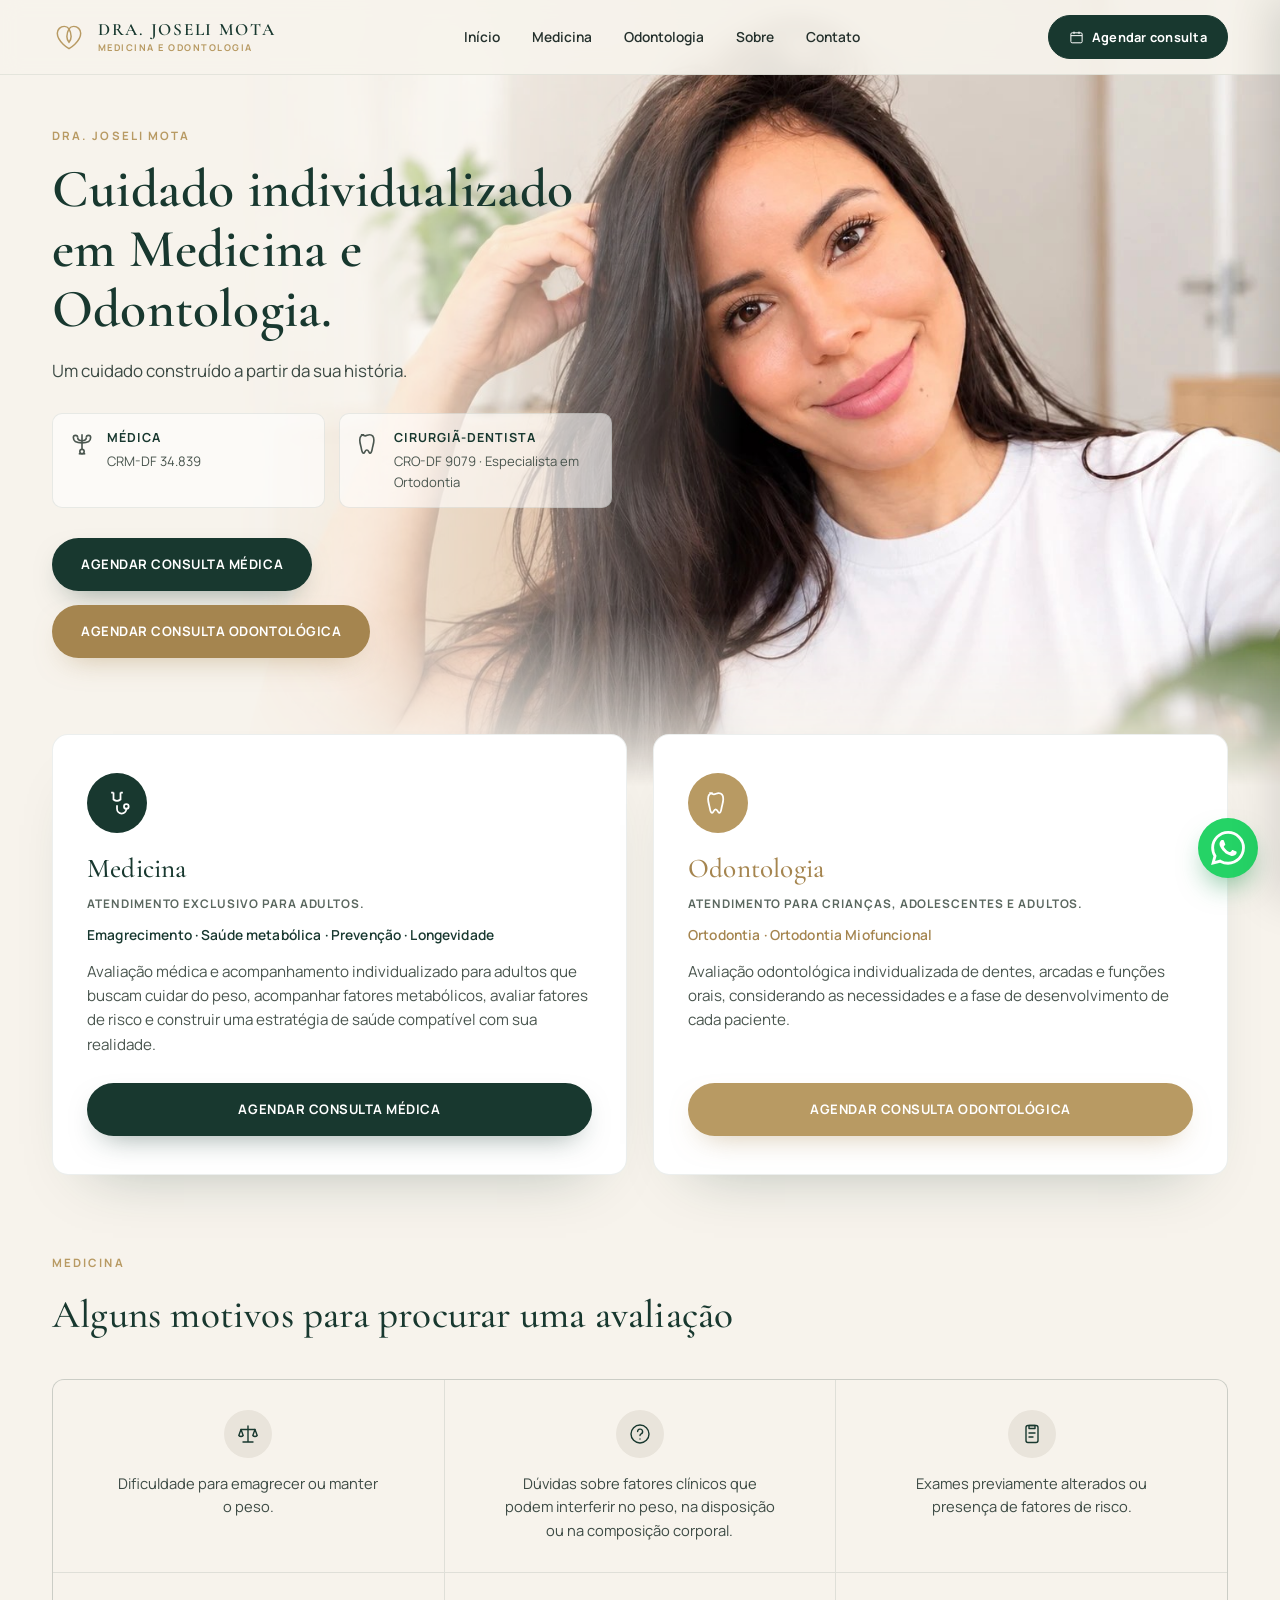
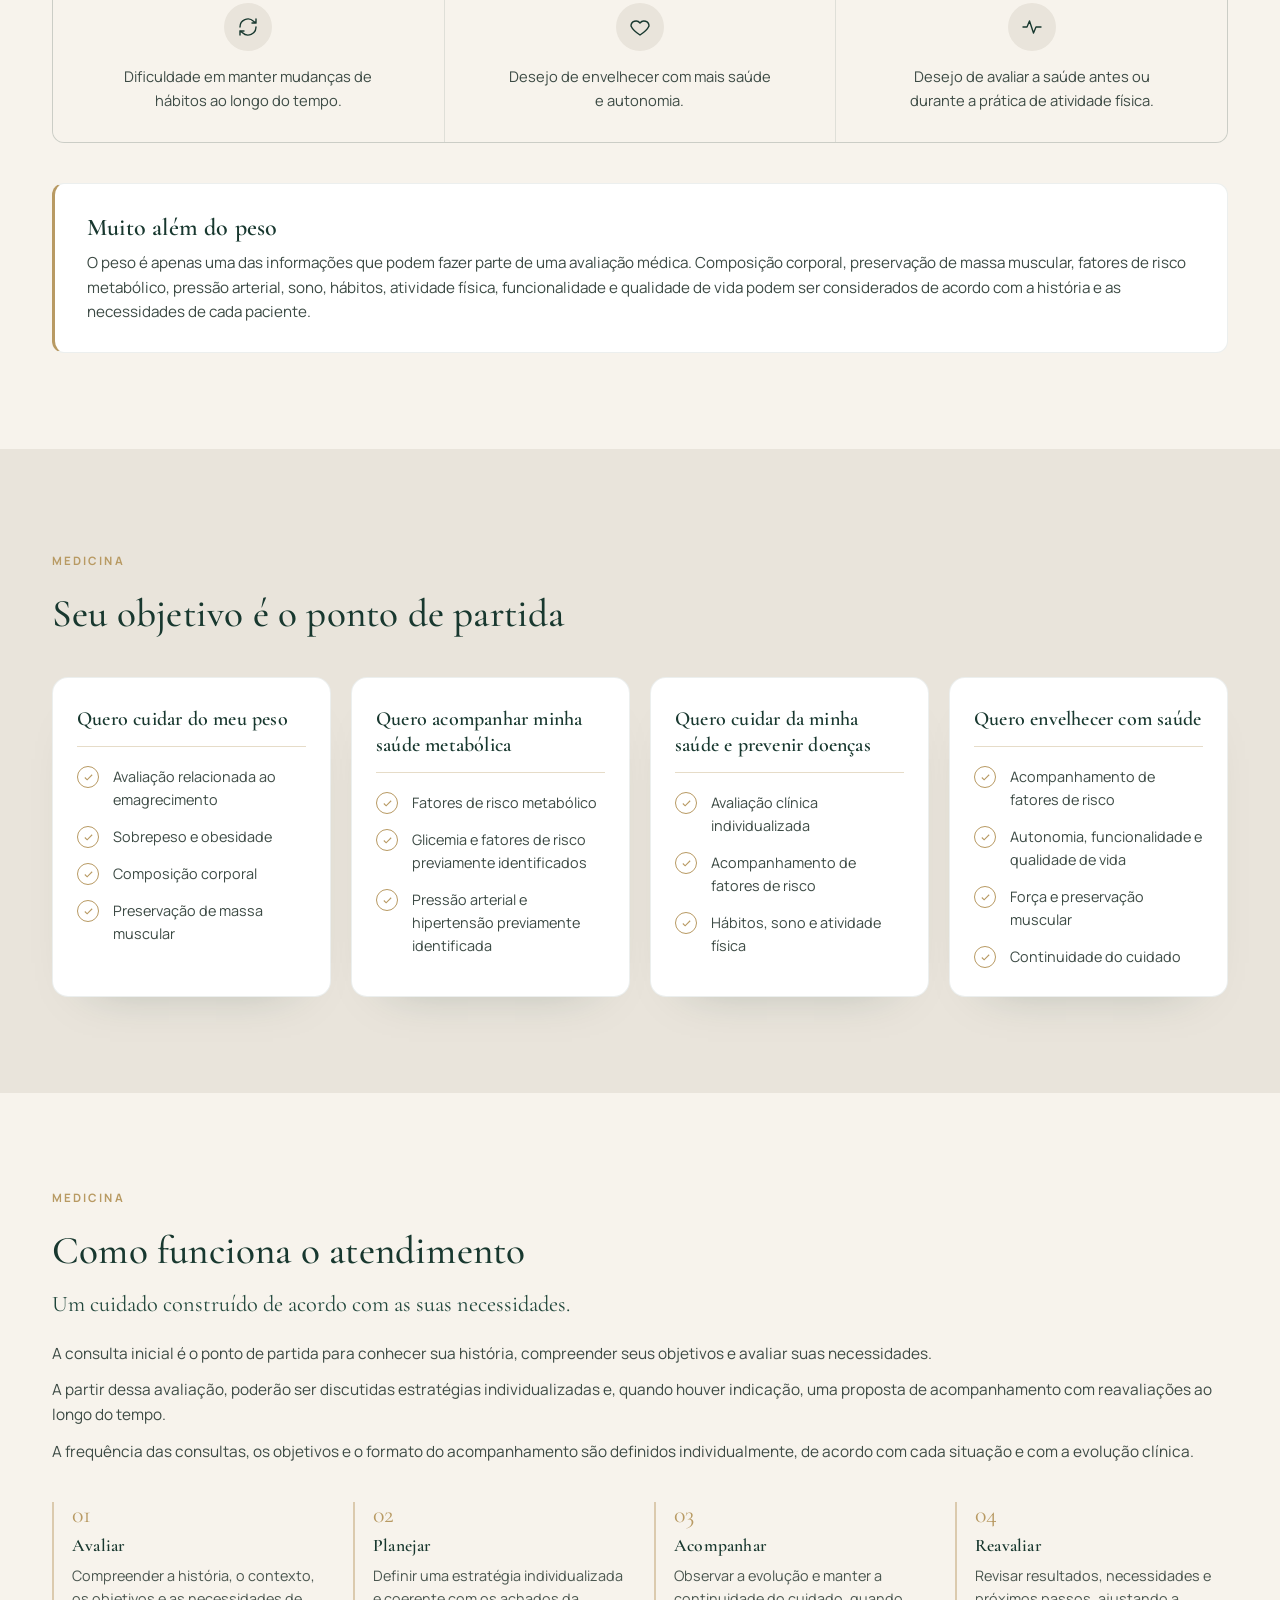
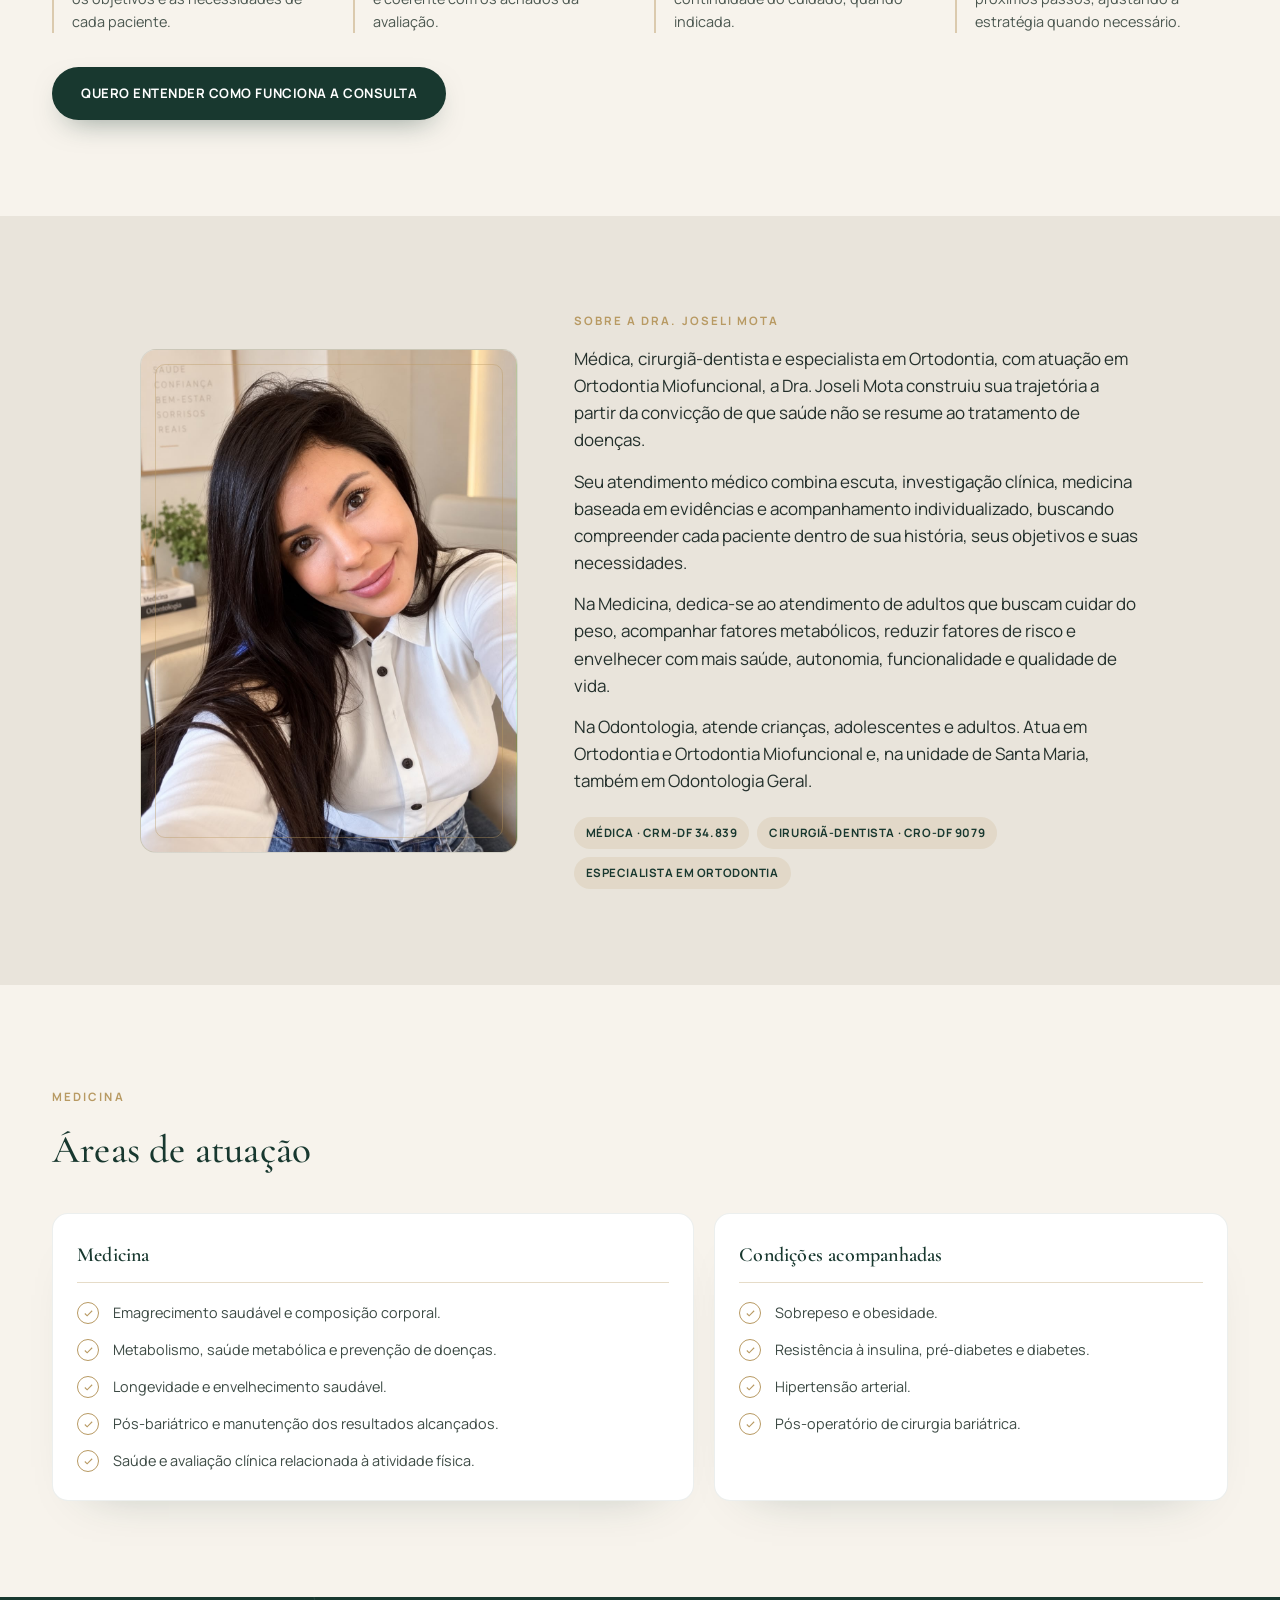
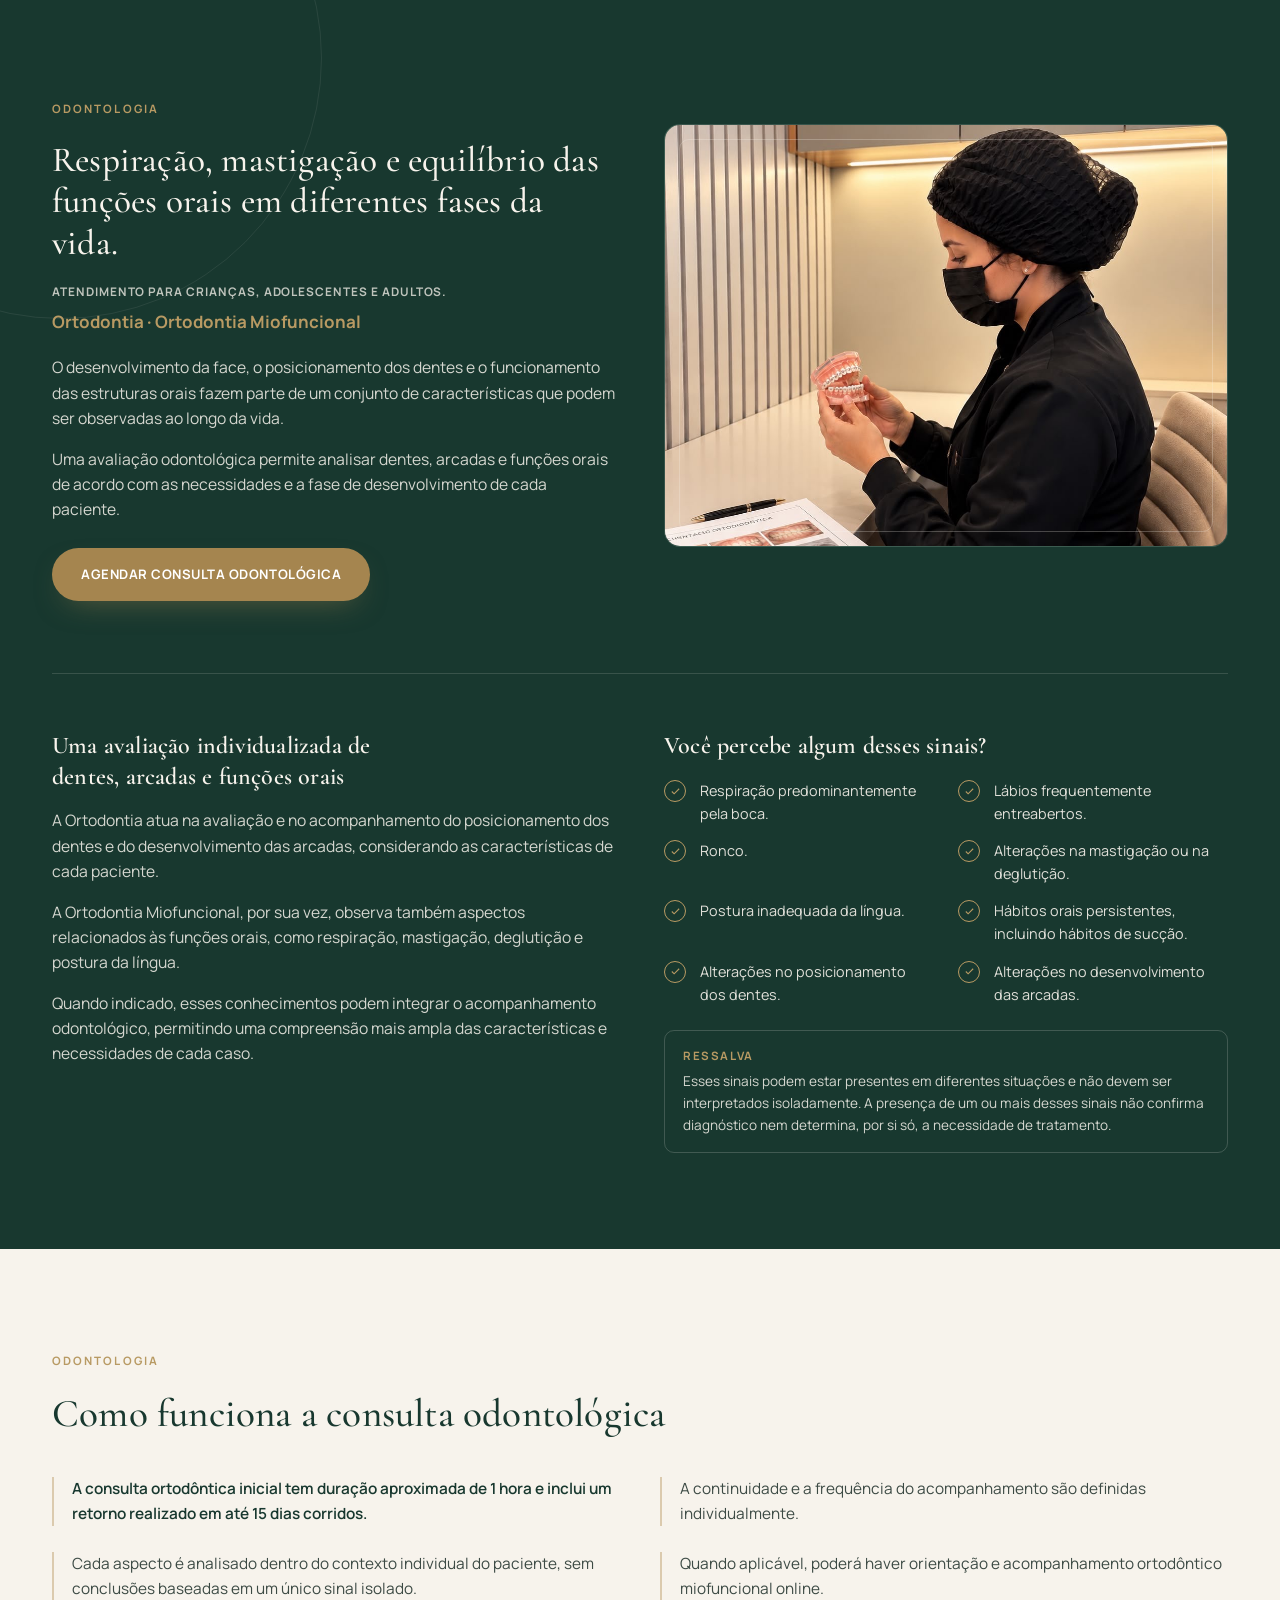
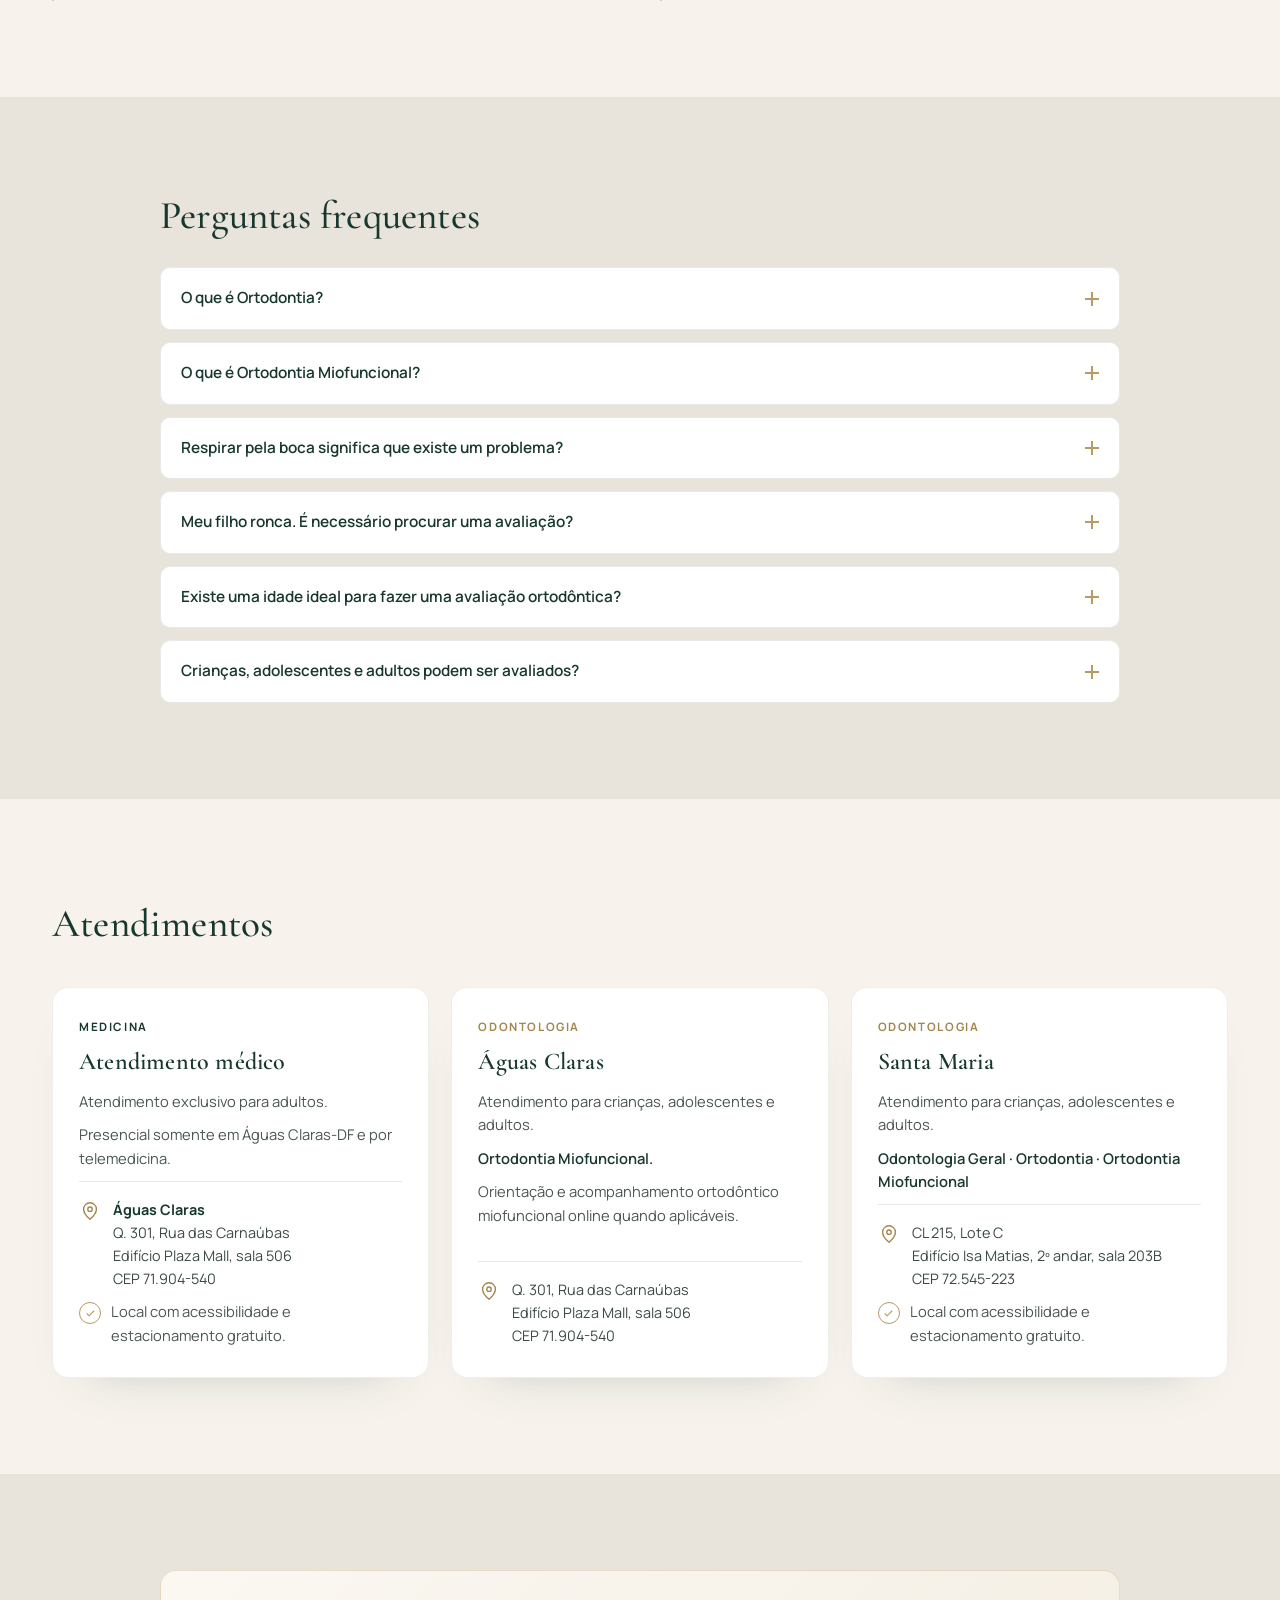
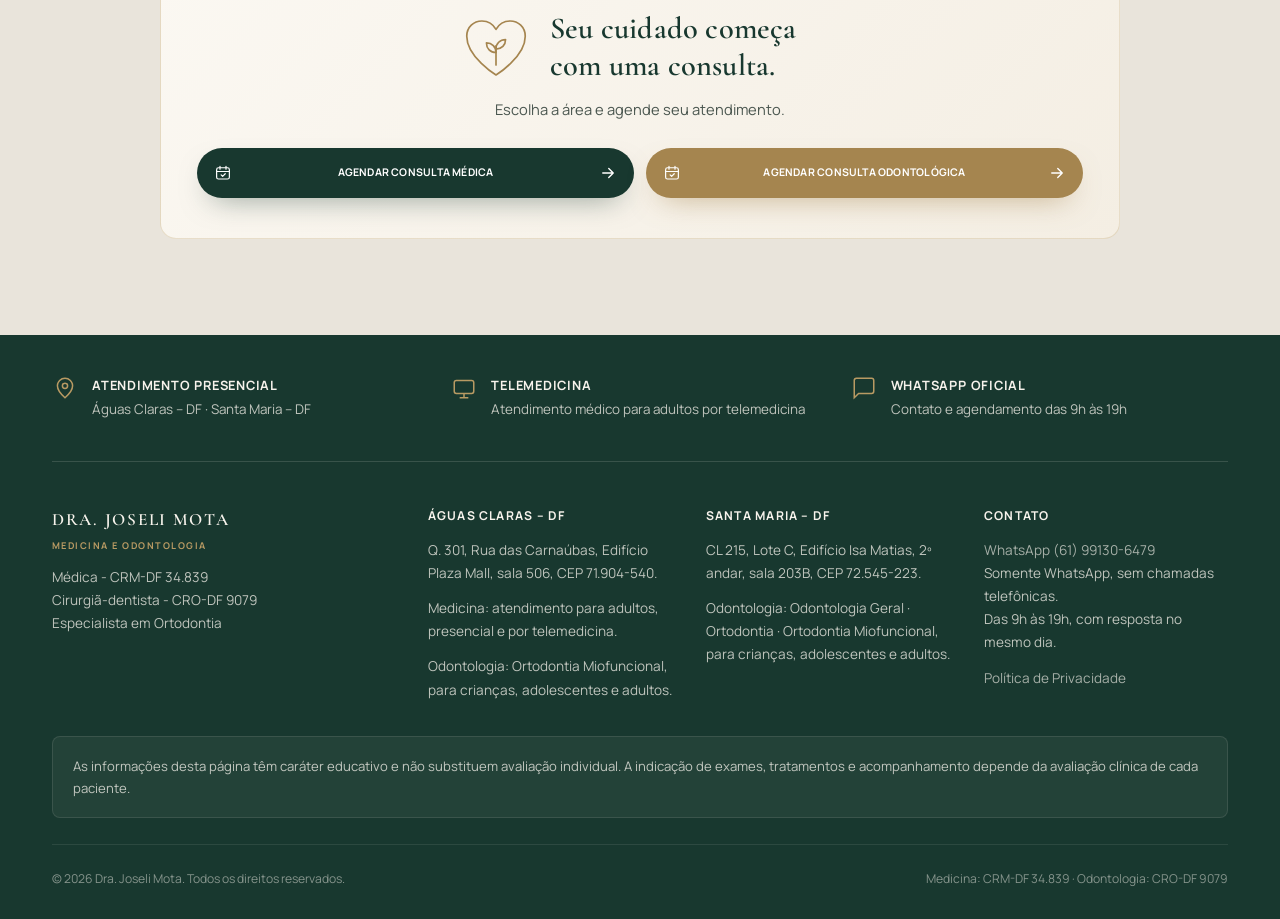
==== index.html @ 193e8e08 "Landing page Dra. Joseli Mota Site estatico (HTML, CSS e JS) com o conteudo da Copy Final enviada pe" ====
<!DOCTYPE html>
<html lang="pt-BR" class="no-js">
<head>
<meta charset="UTF-8">
<meta name="viewport" content="width=device-width, initial-scale=1.0">
<title>Dra. Joseli Mota | Medicina e Odontologia</title>
<meta name="description" content="Cuidado individualizado em Medicina e Odontologia. Medicina para adultos: emagrecimento, saúde metabólica, prevenção e longevidade. Odontologia para crianças, adolescentes e adultos: Ortodontia e Ortodontia Miofuncional. Águas Claras e Santa Maria, DF.">

<link rel="preconnect" href="https://fonts.googleapis.com">
<link rel="preconnect" href="https://fonts.gstatic.com" crossorigin>
<link href="https://fonts.googleapis.com/css2?family=Cormorant+Garamond:ital,wght@0,400;0,500;0,600;1,400&family=Manrope:wght@400;500;600;700;800&display=swap" rel="stylesheet">

<link rel="stylesheet" href="css/style.css">
</head>
<body>

<a href="#main" class="skip-link">Pular para o conteúdo</a>

<header id="site-header">
  <div class="wrap nav">
    <a href="#inicio" class="brand" aria-label="Dra. Joseli Mota, Medicina e Odontologia">
      <span class="brand-mark" aria-hidden="true">
        <svg viewBox="0 0 32 32" fill="none" stroke="currentColor" stroke-width="1.4">
          <path d="M16 27C16 27 5 20.5 5 12.5C5 8.9 7.9 6 11.5 6C13.8 6 15.2 7.2 16 8.4C16.8 7.2 18.2 6 20.5 6C24.1 6 27 8.9 27 12.5C27 20.5 16 27 16 27Z"/>
          <path d="M16 8.4C16 8.4 18 12 18 15.5C18 18.5 16 21 16 21C16 21 14 18.5 14 15.5C14 12 16 8.4 16 8.4Z"/>
        </svg>
      </span>
      <span class="brand-text">
        <span class="brand-name">Dra. Joseli Mota</span>
        <span class="brand-tag">Medicina e Odontologia</span>
      </span>
    </a>
    <nav class="nav-links" aria-label="Navegação principal">
      <a href="#inicio">Início</a>
      <a href="#como-funciona">Medicina</a>
      <a href="#ortodontia">Odontologia</a>
      <a href="#sobre">Sobre</a>
      <a href="#contato">Contato</a>
    </nav>
    <a class="nav-cta" href="https://wa.me/5561991306479?text=Ol%C3%A1%21%20Vim%20pela%20landing%20page%20da%20Dra.%20Joseli%20Mota%20e%20gostaria%20de%20agendar%20uma%20consulta." target="_blank" rel="noopener" data-wa>
      <svg viewBox="0 0 24 24" width="15" height="15" fill="none" stroke="currentColor" stroke-width="1.6" aria-hidden="true"><rect x="3" y="4.5" width="18" height="16" rx="2"/><path d="M3 9h18M8 2.5v4M16 2.5v4"/></svg>
      Agendar consulta
    </a>
    <button class="menu-btn" id="menuBtn" aria-label="Abrir menu" aria-expanded="false" aria-controls="mobileMenu">
      <span></span><span></span><span></span>
    </button>
  </div>
</header>

<div class="overlay" id="overlay"></div>
<nav class="mobile-menu" id="mobileMenu" aria-label="Navegação móvel">
  <button class="mobile-menu-close" id="menuClose" aria-label="Fechar menu">&times;</button>
  <a href="#inicio">Início</a>
  <a href="#como-funciona">Medicina</a>
  <a href="#ortodontia">Odontologia</a>
  <a href="#sobre">Sobre</a>
  <a href="#contato">Contato</a>
  <a class="mobile-menu-cta" href="https://wa.me/5561991306479?text=Ol%C3%A1%21%20Vim%20pela%20landing%20page%20da%20Dra.%20Joseli%20Mota%20e%20gostaria%20de%20agendar%20uma%20consulta." target="_blank" rel="noopener" data-wa>Agendar consulta</a>
</nav>

<main id="main">

  <!-- 01 ABERTURA -->
  <section class="hero" id="inicio">
    <div class="wrap hero-grid">
      <div class="hero-copy">
        <span class="eyebrow">Dra. Joseli Mota</span>
        <h1>Cuidado individualizado em Medicina e Odontologia.</h1>
        <p class="lead">Um cuidado construído a partir da sua história.</p>

        <div class="hero-creds">
          <div class="cred">
            <span class="cred-icon" aria-hidden="true">
              <svg viewBox="0 0 24 24" fill="none" stroke="currentColor" stroke-width="1.5"><path d="M12 3v14"/><path d="M9 21h6"/><circle cx="12" cy="19" r="2"/><path d="M8 6c0 2 1.8 3 4 3s4-1 4-3"/><path d="M8 6a2 2 0 1 0-4 0c0 3 3 5 8 5s8-2 8-5a2 2 0 1 0-4 0"/></svg>
            </span>
            <div>
              <strong>Médica</strong>
              <span>CRM-DF 34.839</span>
            </div>
          </div>
          <div class="cred">
            <span class="cred-icon" aria-hidden="true">
              <svg viewBox="0 0 24 24" fill="none" stroke="currentColor" stroke-width="1.5"><path d="M7.5 3.5C5 3.5 3.5 5.5 3.5 8.5c0 3 1 5 1.5 8 .4 2.4.8 4 2 4s1.2-3 3-3 1.8 3 3 3 1.6-1.6 2-4c.5-3 1.5-5 1.5-8 0-3-1.5-5-4-5-1.8 0-2.5 1-4 1s-2.2-1-4-1Z"/></svg>
            </span>
            <div>
              <strong>Cirurgiã-dentista</strong>
              <span>CRO-DF 9079 · Especialista em Ortodontia</span>
            </div>
          </div>
        </div>

        <div class="hero-ctas">
          <a href="https://wa.me/5561991306479?text=Ol%C3%A1%21%20Conheci%20o%20trabalho%20da%20Dra.%20Joseli%20Mota%20pela%20landing%20page%20e%20gostaria%20de%20receber%20informa%C3%A7%C3%B5es%20sobre%20a%20consulta%20m%C3%A9dica%20e%20como%20funciona%20o%20atendimento." target="_blank" rel="noopener" class="btn btn-primary" data-wa>Agendar consulta médica</a>
          <a href="https://wa.me/5561991306479?text=Ol%C3%A1%21%20Conheci%20o%20atendimento%20odontol%C3%B3gico%20da%20Dra.%20Joseli%20Mota%20pela%20landing%20page%20e%20gostaria%20de%20receber%20informa%C3%A7%C3%B5es%20sobre%20uma%20consulta%20de%20Ortodontia%2C%20Ortodontia%20Miofuncional%20ou%20Odontologia%20Geral." target="_blank" rel="noopener" class="btn btn-gold btn-gold--solid" data-wa>Agendar consulta odontológica</a>
        </div>
      </div>

      <div class="hero-visual">
        <img src="assets/images/foto-hero-bg.jpg" alt="Dra. Joseli Mota, médica e cirurgiã-dentista, sorrindo" width="1689" height="931" fetchpriority="high">
      </div>
    </div>
  </section>

  <!-- DUAS ÁREAS: MEDICINA / ODONTOLOGIA -->
  <section class="section areas-band">
    <div class="wrap">
      <div class="area-cards">

        <article class="area-card area-card--med" id="medicina">
          <span class="area-icon area-icon--green" aria-hidden="true">
            <svg viewBox="0 0 24 24" fill="none" stroke="currentColor" stroke-width="1.5"><path d="M9 3v6a5 5 0 0 0 6 0V3"/><path d="M12 14v3a4 4 0 0 0 8 0v-1"/><circle cx="20" cy="15" r="2"/><path d="M9 3H7M15 3h2"/></svg>
          </span>
          <h2>Medicina</h2>
          <p class="area-audience">Atendimento exclusivo para adultos.</p>
          <p class="area-pillars">Emagrecimento · Saúde metabólica · Prevenção · Longevidade</p>
          <p class="area-desc">Avaliação médica e acompanhamento individualizado para adultos que buscam cuidar do peso, acompanhar fatores metabólicos, avaliar fatores de risco e construir uma estratégia de saúde compatível com sua realidade.</p>
          <a href="https://wa.me/5561991306479?text=Ol%C3%A1%21%20Conheci%20o%20trabalho%20da%20Dra.%20Joseli%20Mota%20pela%20landing%20page%20e%20gostaria%20de%20receber%20informa%C3%A7%C3%B5es%20sobre%20a%20consulta%20m%C3%A9dica%20e%20como%20funciona%20o%20atendimento." target="_blank" rel="noopener" class="btn btn-primary btn-block" data-wa>Agendar consulta médica</a>
        </article>

        <article class="area-card area-card--odo" id="odontologia">
          <span class="area-icon area-icon--gold" aria-hidden="true">
            <svg viewBox="0 0 24 24" fill="none" stroke="currentColor" stroke-width="1.5"><path d="M7.5 3.5C5 3.5 3.5 5.5 3.5 8.5c0 3 1 5 1.5 8 .4 2.4.8 4 2 4s1.2-3 3-3 1.8 3 3 3 1.6-1.6 2-4c.5-3 1.5-5 1.5-8 0-3-1.5-5-4-5-1.8 0-2.5 1-4 1s-2.2-1-4-1Z"/></svg>
          </span>
          <h2>Odontologia</h2>
          <p class="area-audience">Atendimento para crianças, adolescentes e adultos.</p>
          <p class="area-pillars">Ortodontia · Ortodontia Miofuncional</p>
          <p class="area-desc">Avaliação odontológica individualizada de dentes, arcadas e funções orais, considerando as necessidades e a fase de desenvolvimento de cada paciente.</p>
          <a href="https://wa.me/5561991306479?text=Ol%C3%A1%21%20Conheci%20o%20atendimento%20odontol%C3%B3gico%20da%20Dra.%20Joseli%20Mota%20pela%20landing%20page%20e%20gostaria%20de%20receber%20informa%C3%A7%C3%B5es%20sobre%20uma%20consulta%20de%20Ortodontia%2C%20Ortodontia%20Miofuncional%20ou%20Odontologia%20Geral." target="_blank" rel="noopener" class="btn btn-gold btn-block" data-wa>Agendar consulta odontológica</a>
        </article>

      </div>
    </div>
  </section>

  <!-- MEDICINA: MOTIVOS PARA PROCURAR UMA AVALIAÇÃO + MUITO ALÉM DO PESO -->
  <section class="section benefits-band">
    <div class="wrap">
      <div class="section-head reveal">
        <span class="eyebrow">Medicina</span>
        <h2>Alguns motivos para procurar uma avaliação</h2>
      </div>
      <div class="benefits-grid">
        <div class="benefit reveal">
          <span class="benefit-icon" aria-hidden="true"><svg viewBox="0 0 24 24" fill="none" stroke="currentColor" stroke-width="1.4" stroke-linecap="round" stroke-linejoin="round"><path d="M12 4v16M7 20h10M5 7.5h14"/><path d="M5 7.5 2.8 13.5a2.9 2.9 0 0 0 4.4 0L5 7.5zM19 7.5l-2.2 6a2.9 2.9 0 0 0 4.4 0L19 7.5z"/></svg></span>
          <p>Dificuldade para emagrecer ou manter o peso.</p>
        </div>
        <div class="benefit reveal">
          <span class="benefit-icon" aria-hidden="true"><svg viewBox="0 0 24 24" fill="none" stroke="currentColor" stroke-width="1.4" stroke-linecap="round" stroke-linejoin="round"><circle cx="12" cy="12" r="9"/><path d="M9.6 9.6a2.5 2.5 0 1 1 3.5 2.3c-.7.3-1.1.9-1.1 1.6M12 17h.01"/></svg></span>
          <p>Dúvidas sobre fatores clínicos que podem interferir no peso, na disposição ou na composição corporal.</p>
        </div>
        <div class="benefit reveal">
          <span class="benefit-icon" aria-hidden="true"><svg viewBox="0 0 24 24" fill="none" stroke="currentColor" stroke-width="1.4" stroke-linecap="round" stroke-linejoin="round"><rect x="6" y="3.5" width="12" height="17" rx="2"/><path d="M9 3.5h6v3H9zM9 11h6M9 15h4"/></svg></span>
          <p>Exames previamente alterados ou presença de fatores de risco.</p>
        </div>
        <div class="benefit reveal">
          <span class="benefit-icon" aria-hidden="true"><svg viewBox="0 0 24 24" fill="none" stroke="currentColor" stroke-width="1.4" stroke-linecap="round" stroke-linejoin="round"><path d="M4 12a8 8 0 0 1 13.5-5.8L20 8M20 4v4h-4"/><path d="M20 12a8 8 0 0 1-13.5 5.8L4 16M4 20v-4h4"/></svg></span>
          <p>Dificuldade em manter mudanças de hábitos ao longo do tempo.</p>
        </div>
        <div class="benefit reveal">
          <span class="benefit-icon" aria-hidden="true"><svg viewBox="0 0 24 24" fill="none" stroke="currentColor" stroke-width="1.4" stroke-linecap="round" stroke-linejoin="round"><path d="M12 20s-7-4.5-9-9a5 5 0 0 1 9-3 5 5 0 0 1 9 3c-2 4.5-9 9-9 9z"/></svg></span>
          <p>Desejo de envelhecer com mais saúde e autonomia.</p>
        </div>
        <div class="benefit reveal">
          <span class="benefit-icon" aria-hidden="true"><svg viewBox="0 0 24 24" fill="none" stroke="currentColor" stroke-width="1.4" stroke-linecap="round" stroke-linejoin="round"><path d="M3 12h4l2.5-6 4 12 2.5-6H21"/></svg></span>
          <p>Desejo de avaliar a saúde antes ou durante a prática de atividade física.</p>
        </div>
      </div>
      <div class="panel-note reveal">
        <h3>Muito além do peso</h3>
        <p>O peso é apenas uma das informações que podem fazer parte de uma avaliação médica. Composição corporal, preservação de massa muscular, fatores de risco metabólico, pressão arterial, sono, hábitos, atividade física, funcionalidade e qualidade de vida podem ser considerados de acordo com a história e as necessidades de cada paciente.</p>
      </div>
    </div>
  </section>

  <!-- MEDICINA: SEU OBJETIVO É O PONTO DE PARTIDA -->
  <section class="section section-alt" id="objetivos">
    <div class="wrap">
      <div class="section-head reveal">
        <span class="eyebrow">Medicina</span>
        <h2>Seu objetivo é o ponto de partida</h2>
      </div>
      <div class="goal-grid">
        <article class="goal-card reveal">
          <h3>Quero cuidar do meu peso</h3>
          <ul class="check-list">
            <li><span class="check" aria-hidden="true"><svg viewBox="0 0 24 24" fill="none" stroke="currentColor" stroke-width="2.4"><path d="M20 6 9 17l-5-5"/></svg></span>Avaliação relacionada ao emagrecimento</li>
            <li><span class="check" aria-hidden="true"><svg viewBox="0 0 24 24" fill="none" stroke="currentColor" stroke-width="2.4"><path d="M20 6 9 17l-5-5"/></svg></span>Sobrepeso e obesidade</li>
            <li><span class="check" aria-hidden="true"><svg viewBox="0 0 24 24" fill="none" stroke="currentColor" stroke-width="2.4"><path d="M20 6 9 17l-5-5"/></svg></span>Composição corporal</li>
            <li><span class="check" aria-hidden="true"><svg viewBox="0 0 24 24" fill="none" stroke="currentColor" stroke-width="2.4"><path d="M20 6 9 17l-5-5"/></svg></span>Preservação de massa muscular</li>
          </ul>
        </article>
        <article class="goal-card reveal">
          <h3>Quero acompanhar minha saúde metabólica</h3>
          <ul class="check-list">
            <li><span class="check" aria-hidden="true"><svg viewBox="0 0 24 24" fill="none" stroke="currentColor" stroke-width="2.4"><path d="M20 6 9 17l-5-5"/></svg></span>Fatores de risco metabólico</li>
            <li><span class="check" aria-hidden="true"><svg viewBox="0 0 24 24" fill="none" stroke="currentColor" stroke-width="2.4"><path d="M20 6 9 17l-5-5"/></svg></span>Glicemia e fatores de risco previamente identificados</li>
            <li><span class="check" aria-hidden="true"><svg viewBox="0 0 24 24" fill="none" stroke="currentColor" stroke-width="2.4"><path d="M20 6 9 17l-5-5"/></svg></span>Pressão arterial e hipertensão previamente identificada</li>
          </ul>
        </article>
        <article class="goal-card reveal">
          <h3>Quero cuidar da minha saúde e prevenir doenças</h3>
          <ul class="check-list">
            <li><span class="check" aria-hidden="true"><svg viewBox="0 0 24 24" fill="none" stroke="currentColor" stroke-width="2.4"><path d="M20 6 9 17l-5-5"/></svg></span>Avaliação clínica individualizada</li>
            <li><span class="check" aria-hidden="true"><svg viewBox="0 0 24 24" fill="none" stroke="currentColor" stroke-width="2.4"><path d="M20 6 9 17l-5-5"/></svg></span>Acompanhamento de fatores de risco</li>
            <li><span class="check" aria-hidden="true"><svg viewBox="0 0 24 24" fill="none" stroke="currentColor" stroke-width="2.4"><path d="M20 6 9 17l-5-5"/></svg></span>Hábitos, sono e atividade física</li>
          </ul>
        </article>
        <article class="goal-card reveal">
          <h3>Quero envelhecer com saúde</h3>
          <ul class="check-list">
            <li><span class="check" aria-hidden="true"><svg viewBox="0 0 24 24" fill="none" stroke="currentColor" stroke-width="2.4"><path d="M20 6 9 17l-5-5"/></svg></span>Acompanhamento de fatores de risco</li>
            <li><span class="check" aria-hidden="true"><svg viewBox="0 0 24 24" fill="none" stroke="currentColor" stroke-width="2.4"><path d="M20 6 9 17l-5-5"/></svg></span>Autonomia, funcionalidade e qualidade de vida</li>
            <li><span class="check" aria-hidden="true"><svg viewBox="0 0 24 24" fill="none" stroke="currentColor" stroke-width="2.4"><path d="M20 6 9 17l-5-5"/></svg></span>Força e preservação muscular</li>
            <li><span class="check" aria-hidden="true"><svg viewBox="0 0 24 24" fill="none" stroke="currentColor" stroke-width="2.4"><path d="M20 6 9 17l-5-5"/></svg></span>Continuidade do cuidado</li>
          </ul>
        </article>
      </div>
    </div>
  </section>

  <!-- MEDICINA: COMO FUNCIONA O ATENDIMENTO -->
  <section class="section" id="como-funciona">
    <div class="wrap">

      <div class="about-band__flow reveal">
        <span class="eyebrow">Medicina</span>
        <h2>Como funciona o atendimento</h2>
        <p class="flow-sub">Um cuidado construído de acordo com as suas necessidades.</p>
        <div class="flow-text">
          <p>A consulta inicial é o ponto de partida para conhecer sua história, compreender seus objetivos e avaliar suas necessidades.</p>
          <p>A partir dessa avaliação, poderão ser discutidas estratégias individualizadas e, quando houver indicação, uma proposta de acompanhamento com reavaliações ao longo do tempo.</p>
          <p>A frequência das consultas, os objetivos e o formato do acompanhamento são definidos individualmente, de acordo com cada situação e com a evolução clínica.</p>
        </div>
        <div class="flow-steps">
          <div class="flow-step">
            <span class="flow-num">01</span>
            <h3>Avaliar</h3>
            <p>Compreender a história, o contexto, os objetivos e as necessidades de cada paciente.</p>
          </div>
          <div class="flow-step">
            <span class="flow-num">02</span>
            <h3>Planejar</h3>
            <p>Definir uma estratégia individualizada e coerente com os achados da avaliação.</p>
          </div>
          <div class="flow-step">
            <span class="flow-num">03</span>
            <h3>Acompanhar</h3>
            <p>Observar a evolução e manter a continuidade do cuidado, quando indicada.</p>
          </div>
          <div class="flow-step">
            <span class="flow-num">04</span>
            <h3>Reavaliar</h3>
            <p>Revisar resultados, necessidades e próximos passos, ajustando a estratégia quando necessário.</p>
          </div>
        </div>
        <a href="https://wa.me/5561991306479?text=Ol%C3%A1%21%20Conheci%20o%20trabalho%20da%20Dra.%20Joseli%20Mota%20pela%20landing%20page%20e%20gostaria%20de%20receber%20informa%C3%A7%C3%B5es%20sobre%20a%20consulta%20m%C3%A9dica%20e%20como%20funciona%20o%20atendimento." target="_blank" rel="noopener" class="btn btn-primary" data-wa>Quero entender como funciona a consulta</a>
      </div>

    </div>
  </section>

  <!-- SOBRE A DRA. JOSELI MOTA -->
  <section class="section section-alt" id="sobre">
    <div class="wrap about-band">

      <div class="about-band__bio reveal">
        <div class="about-portrait">
          <img src="assets/images/foto-sobre.jpg" alt="Retrato da Dra. Joseli Mota sorrindo, em seu consultório" width="1086" height="1448" loading="lazy">
        </div>
        <span class="eyebrow">Sobre a Dra. Joseli Mota</span>
        <div class="text-block">
          <p>Médica, cirurgiã-dentista e especialista em Ortodontia, com atuação em Ortodontia Miofuncional, a Dra. Joseli Mota construiu sua trajetória a partir da convicção de que saúde não se resume ao tratamento de doenças.</p>
          <p>Seu atendimento médico combina escuta, investigação clínica, medicina baseada em evidências e acompanhamento individualizado, buscando compreender cada paciente dentro de sua história, seus objetivos e suas necessidades.</p>
          <p>Na Medicina, dedica-se ao atendimento de adultos que buscam cuidar do peso, acompanhar fatores metabólicos, reduzir fatores de risco e envelhecer com mais saúde, autonomia, funcionalidade e qualidade de vida.</p>
          <p>Na Odontologia, atende crianças, adolescentes e adultos. Atua em Ortodontia e Ortodontia Miofuncional e, na unidade de Santa Maria, também em Odontologia Geral.</p>
        </div>
        <ul class="cred-badges">
          <li>Médica · CRM-DF 34.839</li>
          <li>Cirurgiã-dentista · CRO-DF 9079</li>
          <li>Especialista em Ortodontia</li>
        </ul>
      </div>

    </div>
  </section>

  <!-- MEDICINA: ÁREAS DE ATUAÇÃO -->
  <section class="section" id="areas-de-atuacao">
    <div class="wrap">
      <div class="section-head reveal">
        <span class="eyebrow">Medicina</span>
        <h2>Áreas de atuação</h2>
      </div>
      <div class="scope-grid">
        <article class="goal-card reveal">
          <h3>Medicina</h3>
          <ul class="check-list">
            <li><span class="check" aria-hidden="true"><svg viewBox="0 0 24 24" fill="none" stroke="currentColor" stroke-width="2.4"><path d="M20 6 9 17l-5-5"/></svg></span>Emagrecimento saudável e composição corporal.</li>
            <li><span class="check" aria-hidden="true"><svg viewBox="0 0 24 24" fill="none" stroke="currentColor" stroke-width="2.4"><path d="M20 6 9 17l-5-5"/></svg></span>Metabolismo, saúde metabólica e prevenção de doenças.</li>
            <li><span class="check" aria-hidden="true"><svg viewBox="0 0 24 24" fill="none" stroke="currentColor" stroke-width="2.4"><path d="M20 6 9 17l-5-5"/></svg></span>Longevidade e envelhecimento saudável.</li>
            <li><span class="check" aria-hidden="true"><svg viewBox="0 0 24 24" fill="none" stroke="currentColor" stroke-width="2.4"><path d="M20 6 9 17l-5-5"/></svg></span>Pós-bariátrico e manutenção dos resultados alcançados.</li>
            <li><span class="check" aria-hidden="true"><svg viewBox="0 0 24 24" fill="none" stroke="currentColor" stroke-width="2.4"><path d="M20 6 9 17l-5-5"/></svg></span>Saúde e avaliação clínica relacionada à atividade física.</li>
          </ul>
        </article>
        <article class="goal-card reveal">
          <h3>Condições acompanhadas</h3>
          <ul class="check-list">
            <li><span class="check" aria-hidden="true"><svg viewBox="0 0 24 24" fill="none" stroke="currentColor" stroke-width="2.4"><path d="M20 6 9 17l-5-5"/></svg></span>Sobrepeso e obesidade.</li>
            <li><span class="check" aria-hidden="true"><svg viewBox="0 0 24 24" fill="none" stroke="currentColor" stroke-width="2.4"><path d="M20 6 9 17l-5-5"/></svg></span>Resistência à insulina, pré-diabetes e diabetes.</li>
            <li><span class="check" aria-hidden="true"><svg viewBox="0 0 24 24" fill="none" stroke="currentColor" stroke-width="2.4"><path d="M20 6 9 17l-5-5"/></svg></span>Hipertensão arterial.</li>
            <li><span class="check" aria-hidden="true"><svg viewBox="0 0 24 24" fill="none" stroke="currentColor" stroke-width="2.4"><path d="M20 6 9 17l-5-5"/></svg></span>Pós-operatório de cirurgia bariátrica.</li>
          </ul>
        </article>
      </div>
    </div>
  </section>

  <!-- ODONTOLOGIA -->
  <section class="section ortho-section" id="ortodontia">
    <div class="wrap">
      <div class="ortho-grid">
        <div class="ortho-copy reveal">
          <span class="eyebrow">Odontologia</span>
          <h2>Respiração, mastigação e equilíbrio das funções orais em diferentes fases da vida.</h2>
          <p class="ortho-aud">Atendimento para crianças, adolescentes e adultos.</p>
          <p class="ortho-pillars">Ortodontia · Ortodontia Miofuncional</p>
          <p class="ortho-text">O desenvolvimento da face, o posicionamento dos dentes e o funcionamento das estruturas orais fazem parte de um conjunto de características que podem ser observadas ao longo da vida.</p>
          <p class="ortho-text">Uma avaliação odontológica permite analisar dentes, arcadas e funções orais de acordo com as necessidades e a fase de desenvolvimento de cada paciente.</p>
          <a href="https://wa.me/5561991306479?text=Ol%C3%A1%21%20Conheci%20o%20atendimento%20odontol%C3%B3gico%20da%20Dra.%20Joseli%20Mota%20pela%20landing%20page%20e%20gostaria%20de%20receber%20informa%C3%A7%C3%B5es%20sobre%20uma%20consulta%20de%20Ortodontia%2C%20Ortodontia%20Miofuncional%20ou%20Odontologia%20Geral." target="_blank" rel="noopener" class="btn btn-gold btn-gold--solid" data-wa>Agendar consulta odontológica</a>
        </div>

        <div class="ortho-include reveal">
          <div class="about-portrait about-portrait--wide">
          <img src="assets/images/foto-ortodontia.jpg" alt="Dra. Joseli Mota analisando um modelo ortodôntico durante a avaliação" width="1111" height="1415" loading="lazy">
        </div>
        </div>
      </div>

      <div class="ortho-grid ortho-grid--second">
        <div class="ortho-copy reveal">
          <h3>Uma avaliação individualizada de dentes, arcadas e funções orais</h3>
          <p class="ortho-text">A Ortodontia atua na avaliação e no acompanhamento do posicionamento dos dentes e do desenvolvimento das arcadas, considerando as características de cada paciente.</p>
          <p class="ortho-text">A Ortodontia Miofuncional, por sua vez, observa também aspectos relacionados às funções orais, como respiração, mastigação, deglutição e postura da língua.</p>
          <p class="ortho-text">Quando indicado, esses conhecimentos podem integrar o acompanhamento odontológico, permitindo uma compreensão mais ampla das características e necessidades de cada caso.</p>
        </div>

        <div class="ortho-signs reveal">
          <h3>Você percebe algum desses sinais?</h3>
          <ul class="check-list signs-list">
            <li><span class="check" aria-hidden="true"><svg viewBox="0 0 24 24" fill="none" stroke="currentColor" stroke-width="2.4"><path d="M20 6 9 17l-5-5"/></svg></span>Respiração predominantemente pela boca.</li>
            <li><span class="check" aria-hidden="true"><svg viewBox="0 0 24 24" fill="none" stroke="currentColor" stroke-width="2.4"><path d="M20 6 9 17l-5-5"/></svg></span>Lábios frequentemente entreabertos.</li>
            <li><span class="check" aria-hidden="true"><svg viewBox="0 0 24 24" fill="none" stroke="currentColor" stroke-width="2.4"><path d="M20 6 9 17l-5-5"/></svg></span>Ronco.</li>
            <li><span class="check" aria-hidden="true"><svg viewBox="0 0 24 24" fill="none" stroke="currentColor" stroke-width="2.4"><path d="M20 6 9 17l-5-5"/></svg></span>Alterações na mastigação ou na deglutição.</li>
            <li><span class="check" aria-hidden="true"><svg viewBox="0 0 24 24" fill="none" stroke="currentColor" stroke-width="2.4"><path d="M20 6 9 17l-5-5"/></svg></span>Postura inadequada da língua.</li>
            <li><span class="check" aria-hidden="true"><svg viewBox="0 0 24 24" fill="none" stroke="currentColor" stroke-width="2.4"><path d="M20 6 9 17l-5-5"/></svg></span>Hábitos orais persistentes, incluindo hábitos de sucção.</li>
            <li><span class="check" aria-hidden="true"><svg viewBox="0 0 24 24" fill="none" stroke="currentColor" stroke-width="2.4"><path d="M20 6 9 17l-5-5"/></svg></span>Alterações no posicionamento dos dentes.</li>
            <li><span class="check" aria-hidden="true"><svg viewBox="0 0 24 24" fill="none" stroke="currentColor" stroke-width="2.4"><path d="M20 6 9 17l-5-5"/></svg></span>Alterações no desenvolvimento das arcadas.</li>
          </ul>
          <p class="ressalva"><strong>Ressalva</strong>Esses sinais podem estar presentes em diferentes situações e não devem ser interpretados isoladamente. A presença de um ou mais desses sinais não confirma diagnóstico nem determina, por si só, a necessidade de tratamento.</p>
        </div>
      </div>
    </div>
  </section>

  <!-- ODONTOLOGIA: COMO FUNCIONA A CONSULTA -->
  <section class="section" id="consulta-odontologica">
    <div class="wrap">
      <div class="section-head reveal">
        <span class="eyebrow">Odontologia</span>
        <h2>Como funciona a consulta odontológica</h2>
      </div>
      <div class="info-grid">
        <p class="info-item info-item--lead reveal">A consulta ortodôntica inicial tem duração aproximada de 1 hora e inclui um retorno realizado em até 15 dias corridos.</p>
        <p class="info-item reveal">A continuidade e a frequência do acompanhamento são definidas individualmente.</p>
        <p class="info-item reveal">Cada aspecto é analisado dentro do contexto individual do paciente, sem conclusões baseadas em um único sinal isolado.</p>
        <p class="info-item reveal">Quando aplicável, poderá haver orientação e acompanhamento ortodôntico miofuncional online.</p>
      </div>
    </div>
  </section>

  <!-- FAQ -->
  <section class="section section-alt" id="faq">
    <div class="wrap faq-grid">
      <div class="faq-col reveal">
        <h2>Perguntas frequentes</h2>

        <div class="faq-list">
          <details class="faq-item">
            <summary>O que é Ortodontia?<span class="faq-toggle" aria-hidden="true"></span></summary>
            <div class="faq-answer"><p>A Ortodontia é a área da Odontologia voltada à avaliação, prevenção e acompanhamento de alterações relacionadas ao posicionamento dos dentes e ao desenvolvimento das arcadas, de acordo com as necessidades de cada paciente.</p></div>
          </details>
          <details class="faq-item">
            <summary>O que é Ortodontia Miofuncional?<span class="faq-toggle" aria-hidden="true"></span></summary>
            <div class="faq-answer"><p>É uma abordagem que considera, além das características dentárias e das arcadas, aspectos relacionados às funções orais, como respiração, mastigação, deglutição e postura da língua.</p></div>
          </details>
          <details class="faq-item">
            <summary>Respirar pela boca significa que existe um problema?<span class="faq-toggle" aria-hidden="true"></span></summary>
            <div class="faq-answer"><p>Não necessariamente. A respiração predominantemente pela boca pode estar relacionada a diferentes situações. Por isso, esse sinal isolado não permite estabelecer um diagnóstico. Uma avaliação individualizada é necessária para compreender cada caso.</p></div>
          </details>
          <details class="faq-item">
            <summary>Meu filho ronca. É necessário procurar uma avaliação?<span class="faq-toggle" aria-hidden="true"></span></summary>
            <div class="faq-answer"><p>O ronco pode ter diferentes causas. Quando é frequente ou aparece associado a outros sinais, é recomendável buscar uma avaliação profissional. O sinal isolado não confirma diagnóstico nem determina a necessidade de tratamento ortodôntico. Quando necessário, poderá ser indicada a avaliação de outros profissionais.</p></div>
          </details>
          <details class="faq-item">
            <summary>Existe uma idade ideal para fazer uma avaliação ortodôntica?<span class="faq-toggle" aria-hidden="true"></span></summary>
            <div class="faq-answer"><p>Não existe uma única idade ideal para todas as situações. A avaliação pode ser realizada quando surgirem sinais, alterações ou dúvidas sobre o desenvolvimento dos dentes e das arcadas. Como referência, a American Association of Orthodontists recomenda uma primeira avaliação até aproximadamente os 7 anos. Isso não significa que toda criança iniciará tratamento nessa idade; muitas vezes, a conduta indicada é apenas acompanhar o desenvolvimento.</p></div>
          </details>
          <details class="faq-item">
            <summary>Crianças, adolescentes e adultos podem ser avaliados?<span class="faq-toggle" aria-hidden="true"></span></summary>
            <div class="faq-answer"><p>Sim. O acompanhamento pode ser realizado de acordo com as necessidades e a fase de desenvolvimento de cada paciente. Nos casos de menores de idade, pais ou responsáveis participam do processo e recebem as orientações necessárias.</p></div>
          </details>
        </div>
      </div>
    </div>
  </section>

  <!-- ATENDIMENTOS -->
  <section class="section" id="atendimentos">
    <div class="wrap">
      <div class="section-head reveal">
        <h2>Atendimentos</h2>
      </div>
      <div class="loc-grid">

        <article class="loc-card loc-card--med reveal">
          <span class="loc-tag">Medicina</span>
          <h3>Atendimento médico</h3>
          <p>Atendimento exclusivo para adultos.</p>
          <p>Presencial somente em Águas Claras-DF e por telemedicina.</p>
          <address class="loc-addr"><svg viewBox="0 0 24 24" fill="none" stroke="currentColor" stroke-width="1.5" aria-hidden="true"><path d="M12 21s-7-6-7-11a7 7 0 0 1 14 0c0 5-7 11-7 11z"/><circle cx="12" cy="10" r="2.4"/></svg><span><strong>Águas Claras</strong>Q. 301, Rua das Carnaúbas<br>Edifício Plaza Mall, sala 506<br>CEP 71.904-540</span></address>
          <p class="loc-note"><span class="check" aria-hidden="true"><svg viewBox="0 0 24 24" fill="none" stroke="currentColor" stroke-width="2.4"><path d="M20 6 9 17l-5-5"/></svg></span>Local com acessibilidade e estacionamento gratuito.</p>
        </article>

        <article class="loc-card loc-card--odo reveal">
          <span class="loc-tag">Odontologia</span>
          <h3>Águas Claras</h3>
          <p>Atendimento para crianças, adolescentes e adultos.</p>
          <p class="loc-services">Ortodontia Miofuncional.</p>
          <p>Orientação e acompanhamento ortodôntico miofuncional online quando aplicáveis.</p>
          <address class="loc-addr"><svg viewBox="0 0 24 24" fill="none" stroke="currentColor" stroke-width="1.5" aria-hidden="true"><path d="M12 21s-7-6-7-11a7 7 0 0 1 14 0c0 5-7 11-7 11z"/><circle cx="12" cy="10" r="2.4"/></svg><span>Q. 301, Rua das Carnaúbas<br>Edifício Plaza Mall, sala 506<br>CEP 71.904-540</span></address>
        </article>

        <article class="loc-card loc-card--odo reveal">
          <span class="loc-tag">Odontologia</span>
          <h3>Santa Maria</h3>
          <p>Atendimento para crianças, adolescentes e adultos.</p>
          <p class="loc-services">Odontologia Geral · Ortodontia · Ortodontia Miofuncional</p>
          <address class="loc-addr"><svg viewBox="0 0 24 24" fill="none" stroke="currentColor" stroke-width="1.5" aria-hidden="true"><path d="M12 21s-7-6-7-11a7 7 0 0 1 14 0c0 5-7 11-7 11z"/><circle cx="12" cy="10" r="2.4"/></svg><span>CL 215, Lote C<br>Edifício Isa Matias, 2º andar, sala 203B<br>CEP 72.545-223</span></address>
          <p class="loc-note"><span class="check" aria-hidden="true"><svg viewBox="0 0 24 24" fill="none" stroke="currentColor" stroke-width="2.4"><path d="M20 6 9 17l-5-5"/></svg></span>Local com acessibilidade e estacionamento gratuito.</p>
        </article>

      </div>
    </div>
  </section>

  <!-- FECHAMENTO -->
  <section class="section section-alt" id="agendar">
    <div class="wrap">
      <aside class="faq-cta reveal">
        <div class="faq-cta-head">
          <span class="faq-cta-mark" aria-hidden="true">
            <svg viewBox="0 0 64 64" fill="none" stroke="currentColor" stroke-width="1.5" stroke-linecap="round" stroke-linejoin="round"><path d="M32 56C32 56 6 40 6 21.5C6 13.5 12.2 8 19.5 8C25 8 29.5 11 32 15.5C34.5 11 39 8 44.5 8C51.8 8 58 13.5 58 21.5C58 40 32 56 32 56Z"/><path d="M32 47V30"/><path d="M32 36C27 36 23.5 32.5 23.5 27.5C28.5 27.5 32 31 32 36Z"/><path d="M32 33C37 33 40.5 29.5 40.5 24.5C35.5 24.5 32 28 32 33Z"/></svg>
          </span>
          <h3>Seu cuidado começa com uma consulta.</h3>
        </div>
        <p>Escolha a área e agende seu atendimento.</p>
        <div class="faq-cta-actions">
        <a href="https://wa.me/5561991306479?text=Ol%C3%A1%21%20Conheci%20o%20trabalho%20da%20Dra.%20Joseli%20Mota%20pela%20landing%20page%20e%20gostaria%20de%20receber%20informa%C3%A7%C3%B5es%20sobre%20a%20consulta%20m%C3%A9dica%20e%20como%20funciona%20o%20atendimento." target="_blank" rel="noopener" class="btn btn-primary btn-block" data-wa><svg class="ico-cal" viewBox="0 0 24 24" fill="none" stroke="currentColor" stroke-width="1.6" stroke-linecap="round" stroke-linejoin="round" aria-hidden="true"><rect x="3.5" y="5" width="17" height="15" rx="2.5"/><path d="M3.5 10h17M8 3v4M16 3v4M9.5 14.5l2 2 3.5-3.5"/></svg><span>Agendar consulta médica</span><svg class="ico-arrow" viewBox="0 0 24 24" fill="none" stroke="currentColor" stroke-width="1.8" stroke-linecap="round" stroke-linejoin="round" aria-hidden="true"><path d="M5 12h14M13 6l6 6-6 6"/></svg></a>
        <a href="https://wa.me/5561991306479?text=Ol%C3%A1%21%20Conheci%20o%20atendimento%20odontol%C3%B3gico%20da%20Dra.%20Joseli%20Mota%20pela%20landing%20page%20e%20gostaria%20de%20receber%20informa%C3%A7%C3%B5es%20sobre%20uma%20consulta%20de%20Ortodontia%2C%20Ortodontia%20Miofuncional%20ou%20Odontologia%20Geral." target="_blank" rel="noopener" class="btn btn-gold btn-block" data-wa><svg class="ico-cal" viewBox="0 0 24 24" fill="none" stroke="currentColor" stroke-width="1.6" stroke-linecap="round" stroke-linejoin="round" aria-hidden="true"><rect x="3.5" y="5" width="17" height="15" rx="2.5"/><path d="M3.5 10h17M8 3v4M16 3v4M9.5 14.5l2 2 3.5-3.5"/></svg><span>Agendar consulta odontológica</span><svg class="ico-arrow" viewBox="0 0 24 24" fill="none" stroke="currentColor" stroke-width="1.8" stroke-linecap="round" stroke-linejoin="round" aria-hidden="true"><path d="M5 12h14M13 6l6 6-6 6"/></svg></a>
        </div>
      </aside>
    </div>
  </section>

</main>

<footer id="contato">
  <div class="wrap">

    <div class="footer-top">
      <div class="footer-top__item">
        <span class="footer-top__icon" aria-hidden="true"><svg viewBox="0 0 24 24" fill="none" stroke="currentColor" stroke-width="1.4"><path d="M12 21s-7-6-7-11a7 7 0 0 1 14 0c0 5-7 11-7 11z"/><circle cx="12" cy="10" r="2.4"/></svg></span>
        <div><strong>Atendimento presencial</strong><span>Águas Claras – DF · Santa Maria – DF</span></div>
      </div>
      <div class="footer-top__item">
        <span class="footer-top__icon" aria-hidden="true"><svg viewBox="0 0 24 24" fill="none" stroke="currentColor" stroke-width="1.4"><rect x="3" y="5" width="18" height="12" rx="2"/><path d="M8 21h8M12 17v4"/></svg></span>
        <div><strong>Telemedicina</strong><span>Atendimento médico para adultos por telemedicina</span></div>
      </div>
      <div class="footer-top__item">
        <span class="footer-top__icon" aria-hidden="true"><svg viewBox="0 0 24 24" fill="none" stroke="currentColor" stroke-width="1.4"><path d="M21 15a2 2 0 0 1-2 2H7l-4 4V5a2 2 0 0 1 2-2h14a2 2 0 0 1 2 2z"/></svg></span>
        <div><strong>WhatsApp oficial</strong><span>Contato e agendamento das 9h às 19h</span></div>
      </div>
    </div>

    <div class="footer-grid">
      <div>
        <span class="brand-name">Dra. Joseli Mota</span>
        <span class="brand-tag">Medicina e Odontologia</span>
        <p>Médica - CRM-DF 34.839<br>Cirurgiã-dentista - CRO-DF 9079<br>Especialista em Ortodontia</p>
      </div>
      <div>
        <h4>Águas Claras – DF</h4>
        <p>Q. 301, Rua das Carnaúbas, Edifício Plaza Mall, sala 506, CEP 71.904-540.</p>
        <p>Medicina: atendimento para adultos, presencial e por telemedicina.</p>
        <p>Odontologia: Ortodontia Miofuncional, para crianças, adolescentes e adultos.</p>
      </div>
      <div>
        <h4>Santa Maria – DF</h4>
        <p>CL 215, Lote C, Edifício Isa Matias, 2º andar, sala 203B, CEP 72.545-223.</p>
        <p>Odontologia: Odontologia Geral · Ortodontia · Ortodontia Miofuncional, para crianças, adolescentes e adultos.</p>
      </div>
      <div>
        <h4>Contato</h4>
        <p><a href="https://wa.me/5561991306479" target="_blank" rel="noopener" data-wa>WhatsApp (61) 99130-6479</a><br>Somente WhatsApp, sem chamadas telefônicas.<br>Das 9h às 19h, com resposta no mesmo dia.</p>
        <p><a href="#" id="privacyLink">Política de Privacidade</a></p>
      </div>
    </div>

    <div class="disclaimer">
      As informações desta página têm caráter educativo e não substituem avaliação individual. A indicação de exames, tratamentos e acompanhamento depende da avaliação clínica de cada paciente.
    </div>

    <div class="footer-bottom">
      <span>&copy; <span id="year"></span> Dra. Joseli Mota. Todos os direitos reservados.</span>
      <span>Medicina: CRM-DF 34.839 · Odontologia: CRO-DF 9079</span>
    </div>
  </div>
</footer>

<a href="https://wa.me/5561991306479?text=Ol%C3%A1%21%20Vim%20pela%20landing%20page%20da%20Dra.%20Joseli%20Mota%20e%20gostaria%20de%20agendar%20uma%20consulta."
   target="_blank" rel="noopener" class="wa-float" id="waFloat" aria-label="Conversar no WhatsApp" data-wa>
  <svg viewBox="0 0 24 24" fill="#fff" aria-hidden="true" focusable="false"><path d="M17.472 14.382c-.297-.149-1.758-.867-2.03-.967-.273-.099-.471-.148-.67.15-.197.297-.767.966-.94 1.164-.173.199-.347.223-.644.075-.297-.15-1.255-.463-2.39-1.475-.883-.788-1.48-1.761-1.653-2.059-.173-.297-.018-.458.13-.606.134-.133.298-.347.446-.52.149-.174.198-.298.298-.497.099-.198.05-.371-.025-.52-.075-.149-.669-1.612-.916-2.207-.242-.579-.487-.5-.669-.51-.173-.008-.371-.01-.57-.01-.198 0-.52.074-.792.372-.272.297-1.04 1.016-1.04 2.479 0 1.462 1.065 2.875 1.213 3.074.149.198 2.096 3.2 5.077 4.487.709.306 1.262.489 1.694.625.712.227 1.36.195 1.871.118.571-.085 1.758-.719 2.006-1.413.248-.694.248-1.289.173-1.413-.074-.124-.272-.198-.57-.347m-5.421 7.403h-.004a9.87 9.87 0 01-5.031-1.378l-.361-.214-3.741.982.998-3.648-.235-.374a9.86 9.86 0 01-1.51-5.26c.001-5.45 4.436-9.884 9.888-9.884 2.64 0 5.122 1.03 6.988 2.898a9.825 9.825 0 012.893 6.994c-.003 5.45-4.437 9.884-9.885 9.884m8.413-18.297A11.815 11.815 0 0012.05 0C5.495 0 .16 5.335.157 11.892c0 2.096.547 4.142 1.588 5.945L.057 24l6.305-1.654a11.882 11.882 0 005.683 1.448h.005c6.554 0 11.89-5.335 11.893-11.893a11.821 11.821 0 00-3.48-8.413Z"/></svg>
</a>

<script src="js/main.js"></script>
</body>
</html>
---- css/style.css ----
/* =============================================================
   Dra. Joseli Mota — Landing Page
   Estrutura conforme a arte aprovada pelo cliente.
   Sistema visual conforme Instruções e Regras de Design.
   ============================================================= */

:root{
  --verde:#18382F;
  --verde-2:#20463b;
  --dourado:#B89A63;
  --dourado-2:#a5854f;
  --marfim:#F7F3EC;
  --areia:#E9E4DB;
  --grafite:#24302C;
  --branco:#FFFFFF;
  --serif:'Cormorant Garamond', 'Georgia', serif;
  --sans:'Manrope', 'Segoe UI', system-ui, sans-serif;
  --maxw:1240px;
  --radius:12px;
}

*{margin:0;padding:0;box-sizing:border-box;}
html{scroll-behavior:smooth;scroll-padding-top:90px;}
body{
  font-family:var(--sans);
  color:var(--grafite);
  background:var(--marfim);
  font-size:16px;
  line-height:1.6;
  -webkit-font-smoothing:antialiased;
}
@media(min-width:768px){ body{font-size:17px;} }

img,svg{display:block;max-width:100%;}
a{color:inherit;text-decoration:none;}
ul{list-style:none;}
.wrap{max-width:var(--maxw);margin:0 auto;padding:0 20px;}
@media(min-width:768px){ .wrap{padding:0 32px;} }

h1,h2,h3{font-family:var(--serif);font-weight:600;color:var(--verde);letter-spacing:.2px;}
h1{font-size:clamp(2.1rem,5vw,3.35rem);line-height:1.12;}
h2{font-size:clamp(1.7rem,3.4vw,2.45rem);line-height:1.18;font-weight:500;}
h3{font-size:clamp(1.2rem,2.2vw,1.5rem);line-height:1.3;font-weight:600;}
p{max-width:70ch;}
.center{text-align:center;margin-inline:auto;}
.eyebrow{
  font-family:var(--sans);
  font-size:.72rem;
  letter-spacing:.18em;
  text-transform:uppercase;
  color:var(--dourado);
  font-weight:700;
  display:inline-block;
  margin-bottom:14px;
}
.lead{font-size:1.06rem;color:#3c4a44;max-width:60ch;}
.fineprint{font-size:.82rem;color:#5a675f;margin-top:14px;}
.section{padding:96px 0;}
@media(max-width:767px){ .section{padding:64px 0;} }
.section-alt{background:var(--areia);}

/* ---------- Skip link ---------- */
.skip-link{position:absolute;left:-999px;top:0;background:var(--verde);color:#fff;padding:12px 18px;z-index:999;}
.skip-link:focus{left:12px;top:12px;}

/* ---------- Header ---------- */
header{
  position:fixed;top:0;left:0;right:0;z-index:100;
  background:rgba(247,243,236,.92);
  backdrop-filter:blur(10px);
  border-bottom:1px solid rgba(24,56,47,.08);
  transition:box-shadow .3s ease;
}
header.scrolled{box-shadow:0 6px 24px rgba(24,56,47,.07);}
.nav{display:flex;align-items:center;justify-content:space-between;height:74px;}
.brand{display:flex;align-items:center;gap:12px;}
.brand-mark{width:34px;height:34px;color:var(--dourado);flex-shrink:0;}
.brand-text{display:flex;flex-direction:column;line-height:1.05;}
.brand-name{font-family:var(--serif);font-size:1.08rem;color:var(--verde);font-weight:600;letter-spacing:.1em;text-transform:uppercase;}
.brand-tag{font-size:.58rem;letter-spacing:.16em;text-transform:uppercase;color:var(--dourado);margin-top:4px;font-weight:700;white-space:nowrap;}

.nav-links{display:none;gap:32px;align-items:center;}
.nav-links a{
  font-size:.86rem;font-weight:600;color:var(--grafite);
  position:relative;padding:6px 0;
}
.nav-links a::after{
  content:'';position:absolute;left:0;bottom:0;width:0;height:1.5px;background:var(--dourado);
  transition:width .25s ease;
}
.nav-links a:hover::after,.nav-links a:focus-visible::after{width:100%;}

.nav-cta{
  display:none;align-items:center;gap:8px;
  background:var(--verde);color:#fff;padding:11px 20px;border-radius:999px;
  font-size:.8rem;font-weight:700;letter-spacing:.02em;
  border:1px solid var(--verde);
  transition:background .25s ease;
}
.nav-cta:hover{background:var(--verde-2);}
@media(min-width:1024px){
  .nav-links{display:flex;}
  .nav-cta{display:inline-flex;}
}
.menu-btn{
  display:flex;flex-direction:column;gap:5px;background:none;border:none;cursor:pointer;padding:8px;
}
@media(min-width:1024px){ .menu-btn{display:none;} }
.menu-btn span{width:24px;height:2px;background:var(--verde);display:block;}

.mobile-menu{
  position:fixed;inset:0 0 0 auto;width:min(320px,84vw);height:100vh;background:var(--branco);
  transform:translateX(100%);transition:transform .35s ease;z-index:200;
  padding:28px 26px;box-shadow:-10px 0 40px rgba(0,0,0,.12);
  display:flex;flex-direction:column;gap:6px;
}
.mobile-menu.open{transform:translateX(0);}
.mobile-menu a{padding:14px 4px;font-size:1.05rem;font-weight:600;border-bottom:1px solid var(--areia);}
.mobile-menu-cta{
  margin-top:18px;text-align:center;background:var(--verde);color:#fff;border-radius:999px;
  border-bottom:none !important;font-size:.9rem;letter-spacing:.02em;
}
.mobile-menu-close{align-self:flex-end;background:none;border:none;font-size:1.6rem;color:var(--verde);cursor:pointer;margin-bottom:10px;}
.overlay{position:fixed;inset:0;background:rgba(24,56,47,.35);z-index:150;opacity:0;pointer-events:none;transition:opacity .3s ease;}
.overlay.open{opacity:1;pointer-events:auto;}

/* ---------- Buttons ---------- */
.btn{
  display:inline-flex;align-items:center;justify-content:center;gap:8px;
  padding:15px 28px;border-radius:999px;font-weight:700;font-size:.82rem;
  letter-spacing:.04em;text-transform:uppercase;text-align:center;
  cursor:pointer;border:1px solid transparent;
  transition:transform .2s ease, background .25s ease, box-shadow .25s ease, border-color .25s ease;
}
.btn:active{transform:scale(.98);}
.btn-block{display:flex;width:100%;}
.btn-primary{background:var(--verde);color:#fff;box-shadow:0 12px 30px -14px rgba(24,56,47,.55);}
.btn-primary:hover{background:var(--verde-2);box-shadow:0 16px 34px -12px rgba(24,56,47,.6);}
.btn-ghost{background:transparent;color:var(--verde);border-color:rgba(24,56,47,.3);}
.btn-ghost:hover{border-color:var(--verde);background:rgba(24,56,47,.04);}
.btn-gold{background:var(--dourado);color:#fff;box-shadow:0 12px 30px -14px rgba(165,133,79,.55);}
.btn-gold:hover{background:var(--dourado-2);}

/* ---------- Hero ---------- */
.hero{
  position:relative;
  padding:74px 0 0;
  background:var(--marfim);
  overflow:hidden;
}
.hero-grid{display:flex;flex-direction:column;position:relative;z-index:2;}

/* Foto sem moldura: funde com o marfim da página */
.hero-visual{
  position:relative;order:-1;
  aspect-ratio:1689/931;margin:0 -20px;
  -webkit-mask-image:linear-gradient(180deg,#000 62%,transparent 100%);
          mask-image:linear-gradient(180deg,#000 62%,transparent 100%);
}
.hero-visual img{width:100%;height:100%;object-fit:cover;object-position:72% 20%;}
.hero-copy{padding-bottom:84px;margin-top:-28px;position:relative;}

@media(min-width:1024px){
  .hero{padding:0;display:flex;align-items:center;}
  .hero-grid{display:block;position:static;z-index:auto;width:100%;padding-top:120px;padding-bottom:110px;}
  .hero-copy{max-width:560px;margin:0;padding:0;position:relative;z-index:2;}
  .hero-visual{
    position:absolute;inset:0;width:100%;margin:0;aspect-ratio:auto;z-index:1;
    -webkit-mask-image:linear-gradient(90deg,transparent 18%,#000 58%),linear-gradient(180deg,#000 78%,transparent 100%);
            mask-image:linear-gradient(90deg,transparent 18%,#000 58%),linear-gradient(180deg,#000 78%,transparent 100%);
    -webkit-mask-composite:source-in;mask-composite:intersect;
  }
  .hero-visual img{object-position:100% 30%;}
}

.hero-copy h1{margin-bottom:18px;}
.hero-copy .lead{margin-bottom:28px;}

.hero-creds{display:grid;gap:14px;margin-bottom:30px;}
@media(min-width:560px){ .hero-creds{grid-template-columns:1fr 1fr;} }
.cred{
  display:flex;gap:12px;align-items:flex-start;
  padding:14px 16px;background:rgba(255,255,255,.6);
  border:1px solid rgba(24,56,47,.09);border-radius:10px;
}
.cred-icon{width:26px;height:26px;color:var(--dourado);flex-shrink:0;}
.cred div{display:flex;flex-direction:column;}
.cred strong{font-size:.78rem;letter-spacing:.08em;text-transform:uppercase;color:var(--verde);}
.cred span{font-size:.82rem;color:#4a564f;margin-top:3px;}

.hero-ctas{display:flex;flex-wrap:wrap;gap:14px;margin-bottom:18px;}
.hero-micro{font-size:.85rem;color:#5a675f;max-width:54ch;}

/* ---------- Áreas: Medicina / Odontologia ---------- */
.areas-band{padding-top:0;padding-bottom:24px;margin-top:-52px;position:relative;z-index:5;}
.benefits-band{padding-top:48px;}
.area-cards{display:grid;gap:26px;}
@media(min-width:860px){ .area-cards{grid-template-columns:1fr 1fr;} }
.area-card{
  background:var(--branco);border:1px solid rgba(24,56,47,.08);border-radius:16px;
  padding:38px 34px;display:flex;flex-direction:column;
  box-shadow:0 30px 60px -40px rgba(24,56,47,.35);
}
.area-icon{
  width:60px;height:60px;border-radius:50%;display:flex;align-items:center;justify-content:center;
  margin-bottom:20px;color:#fff;
}
.area-icon svg{width:28px;height:28px;}
.area-icon--green{background:var(--verde);}
.area-icon--gold{background:var(--dourado);}
.area-card h2{font-size:1.7rem;margin-bottom:10px;}
.area-card--odo h2{color:var(--dourado-2);}
.area-pillars{font-size:.86rem;font-weight:600;color:var(--verde);letter-spacing:.01em;margin-bottom:14px;}
.area-card--odo .area-pillars{color:var(--dourado-2);}
.area-desc{font-size:.95rem;color:#4a564f;margin-bottom:26px;flex-grow:1;}

/* ---------- Benefícios ---------- */
.benefits-grid{
  display:grid;gap:1px;background:rgba(24,56,47,.1);
  border:1px solid rgba(24,56,47,.1);border-radius:var(--radius);overflow:hidden;margin-top:48px;
}
@media(min-width:600px){ .benefits-grid{grid-template-columns:1fr 1fr;} }
@media(min-width:1000px){ .benefits-grid{grid-template-columns:repeat(3,1fr);} }
.benefit{
  background:var(--marfim);padding:30px 26px;text-align:center;
  display:flex;flex-direction:column;align-items:center;gap:14px;
}
.benefit-icon{
  width:48px;height:48px;border-radius:50%;background:var(--areia);color:var(--verde);
  display:flex;align-items:center;justify-content:center;
}
.benefit-icon svg{width:24px;height:24px;}
.benefit p{font-size:.92rem;color:#3c4a44;max-width:24ch;}

/* ---------- Como funciona ---------- */
.about-band__flow{text-align:left;display:flex;flex-direction:column;align-items:flex-start;}
.about-band__flow h2{margin:6px 0 12px;max-width:32ch;}
.flow-steps{display:grid;gap:22px;margin-bottom:34px;width:100%;text-align:left;}
@media(min-width:560px){ .flow-steps{grid-template-columns:1fr 1fr;} }
@media(min-width:1000px){ .flow-steps{grid-template-columns:repeat(4,1fr);gap:28px;} }
.flow-step{padding-left:18px;border-left:2px solid rgba(184,154,99,.45);}
.flow-num{font-family:var(--serif);font-size:1.5rem;color:var(--dourado);line-height:1;}
.flow-step h3{margin:6px 0 6px;font-size:1.1rem;}
.flow-step p{font-size:.9rem;color:#4a564f;}
.about-band__flow .fineprint{margin-top:14px;}

/* ---------- Sobre ---------- */
.about-band{display:grid;}
.about-band__bio{display:grid;gap:0;max-width:1000px;margin-inline:auto;width:100%;}
.about-band__bio .about-portrait{margin-bottom:24px;}
@media(min-width:900px){
  .about-band__bio{grid-template-columns:.8fr 1.2fr;column-gap:56px;align-items:center;}
  .about-band__bio .about-portrait{grid-row:1 / span 3;margin-bottom:0;}
  .about-band__bio .eyebrow{align-self:end;}
  .about-band__bio .cred-badges{align-self:start;}
}
.text-block{max-width:60ch;}
.text-block p + p{margin-top:14px;}
.cred-badges{display:flex;flex-wrap:wrap;gap:8px;margin-top:22px;}
.cred-badges li{
  font-size:.72rem;font-weight:700;letter-spacing:.05em;text-transform:uppercase;color:var(--verde);
  background:rgba(184,154,99,.16);padding:7px 12px;border-radius:999px;
}

.about-portrait{
  aspect-ratio:3/4;border-radius:16px;
  background:linear-gradient(160deg, var(--areia), #d8d0bf);
  position:relative;overflow:hidden;
  display:flex;align-items:center;justify-content:center;
  border:1px solid rgba(24,56,47,.08);
}
.about-portrait--wide{aspect-ratio:16/10;}
@media(max-width:640px){ .about-portrait{aspect-ratio:4/5;max-height:70vh;} }
.about-portrait span{
  font-family:var(--serif);color:var(--verde);font-size:.9rem;text-align:center;padding:20px;
  opacity:.55;letter-spacing:.04em;line-height:1.5;
}
.about-portrait::after{
  content:'';position:absolute;inset:14px;border:1px solid rgba(184,154,99,.4);border-radius:10px;
}
.about-portrait img{position:absolute;inset:0;width:100%;height:100%;object-fit:cover;}

/* ---------- Ortodontia ---------- */
.ortho-section{background:var(--verde);color:var(--marfim);position:relative;overflow:hidden;}
.ortho-section::before{
  content:'';position:absolute;top:-200px;left:-200px;width:520px;height:520px;border-radius:50%;
  border:1px solid rgba(247,243,236,.08);
}
.ortho-grid{display:grid;gap:48px;position:relative;z-index:2;}
@media(min-width:1000px){ .ortho-grid{grid-template-columns:1fr 1fr;align-items:center;} }
.ortho-section h2,.ortho-section h3{color:var(--marfim);}
.ortho-section .eyebrow{color:var(--dourado);}
.ortho-copy h2{margin:6px 0 20px;}
.ortho-section .lead{color:rgba(247,243,236,.85);margin-bottom:18px;}
.ortho-note-inline{
  font-size:.9rem;color:rgba(247,243,236,.78);border-left:2px solid var(--dourado);
  padding-left:16px;margin-bottom:28px;max-width:56ch;
}
.ortho-include .about-portrait{
  background:linear-gradient(160deg, #24493d, #1b3a30);margin-bottom:24px;border-color:rgba(247,243,236,.12);
}
.ortho-include .about-portrait--wide{aspect-ratio:4/3;}
.ortho-include .about-portrait img{object-position:50% 38%;}
@media(max-width:640px){ .ortho-include .about-portrait--wide{aspect-ratio:4/5;} }
.ortho-include .about-portrait::after{border-color:rgba(247,243,236,.25);}
.ortho-include h3{margin-bottom:16px;}
.check-list{display:grid;gap:14px;}
.check-list li{display:flex;gap:14px;align-items:flex-start;font-size:.92rem;color:rgba(247,243,236,.9);}
.check{
  flex-shrink:0;width:22px;height:22px;border-radius:50%;border:1px solid var(--dourado);color:var(--dourado);
  display:flex;align-items:center;justify-content:center;margin-top:1px;
}
.check svg{width:11px;height:11px;}

/* ---------- FAQ ---------- */
.faq-grid{display:grid;gap:44px;}
.faq-col,.faq-cta{width:100%;max-width:960px;margin-inline:auto;}
.faq-col h2{margin:0 0 28px;text-align:left;}
.faq-review-note{font-size:.8rem;color:#8a7a55;font-style:italic;margin-bottom:26px;}
.faq-list{display:grid;gap:12px;}
.faq-item{
  --ease:cubic-bezier(.22,1,.36,1);
  background:var(--branco);border:1px solid rgba(24,56,47,.1);border-radius:10px;
  overflow:hidden;
  transition:border-color .45s var(--ease), box-shadow .45s var(--ease);
}
.faq-item:hover{border-color:rgba(184,154,99,.45);}
.faq-item[open]{
  border-color:rgba(184,154,99,.5);
  box-shadow:0 18px 36px -26px rgba(24,56,47,.35);
}
.faq-item summary{
  list-style:none;cursor:pointer;padding:18px 20px;min-height:56px;
  display:flex;align-items:center;justify-content:space-between;gap:16px;
  font-weight:600;font-size:.96rem;color:var(--verde);
  outline:none;-webkit-tap-highlight-color:transparent;
  transition:color .3s ease;
}
.faq-item summary:hover{color:var(--verde-2);}
.faq-item summary:focus-visible{outline:2px solid var(--dourado);outline-offset:-3px;border-radius:10px;}
.faq-item summary::-webkit-details-marker{display:none;}
.faq-toggle{
  position:relative;width:14px;height:14px;flex-shrink:0;
  transition:transform .5s var(--ease);
}
.faq-toggle::before,.faq-toggle::after{
  content:'';position:absolute;background:var(--dourado);
  transition:transform .5s var(--ease), background-color .3s ease;
}
.faq-toggle::before{left:0;top:6px;width:14px;height:2px;}
.faq-toggle::after{left:6px;top:0;width:2px;height:14px;}
.faq-item[open] .faq-toggle{transform:rotate(180deg);}
.faq-item[open] .faq-toggle::after{transform:scaleY(0);}
.faq-answer{padding:0 20px 20px;}
.faq-answer p{font-size:.92rem;color:#4a564f;max-width:64ch;}

.faq-cta{
  background:linear-gradient(135deg,#FBF8F2 0%,#F4EEE3 100%);
  border:1px solid rgba(184,154,99,.28);border-radius:16px;padding:34px 28px;
  display:flex;flex-direction:column;align-items:center;justify-content:center;gap:14px;text-align:center;
}
.faq-cta-head{display:flex;align-items:center;justify-content:center;gap:18px;text-align:left;}
.faq-cta-mark{width:56px;height:56px;flex-shrink:0;color:var(--dourado-2);}
.faq-cta-mark svg{width:100%;height:100%;}
.faq-cta h3{color:var(--verde);font-size:clamp(1.45rem,2.6vw,1.9rem);line-height:1.2;max-width:18ch;}
.faq-cta p{color:#4a564f;font-size:.92rem;margin-bottom:6px;}
.faq-cta-actions{display:flex;flex-direction:column;gap:12px;width:100%;margin-top:6px;}
.faq-cta .btn{flex:1 1 0;width:100%;justify-content:space-between;gap:8px;padding:15px 16px;font-size:.66rem;letter-spacing:.02em;line-height:1.25;}
.faq-cta .btn span{flex:1;text-align:center;}
.faq-cta .btn svg{width:18px;height:18px;flex-shrink:0;}
.faq-cta .btn-gold{background:var(--dourado-2);box-shadow:0 12px 30px -14px rgba(165,133,79,.7);}
.faq-cta .btn-gold:hover{background:#94773f;}
@media(min-width:1000px){
  .faq-cta{padding:40px 36px;}
  .faq-cta-mark{width:72px;height:72px;}
  .faq-cta-actions{flex-direction:row;}
}

/* ---------- Briefing: blocos de conteúdo ---------- */
.btn-gold--solid{background:var(--dourado-2);}
.btn-gold--solid:hover{background:#94773f;}
.section-head{text-align:left;}
.section-head h2{margin-top:6px;}
.benefits-grid{margin-top:40px;}
.benefit p{max-width:30ch;}
.area-audience{font-size:.74rem;font-weight:700;letter-spacing:.08em;text-transform:uppercase;color:#5a675f;margin-bottom:10px;}

.panel-note{
  width:100%;max-width:none;margin:40px 0 0;padding:28px 32px;background:var(--branco);
  border:1px solid rgba(24,56,47,.08);border-left:3px solid var(--dourado);border-radius:var(--radius);
}
.panel-note h3{margin-bottom:8px;}
.panel-note p{font-size:.95rem;color:#3c4a44;max-width:none;}

.goal-grid,.scope-grid{display:grid;gap:20px;margin-top:40px;}
@media(min-width:700px){ .goal-grid{grid-template-columns:1fr 1fr;} }
@media(min-width:1100px){ .goal-grid{grid-template-columns:repeat(4,1fr);} }
.scope-grid{max-width:none;}
@media(min-width:800px){ .scope-grid{grid-template-columns:1.25fr 1fr;} }
.goal-card{
  background:var(--branco);border:1px solid rgba(24,56,47,.08);border-radius:16px;padding:28px 24px;
  box-shadow:0 24px 50px -40px rgba(24,56,47,.35);
}
.goal-card h3{font-size:1.25rem;margin-bottom:18px;padding-bottom:14px;border-bottom:1px solid rgba(184,154,99,.35);}
.goal-card .check-list li{color:#3c4a44;font-size:.9rem;}

.flow-sub{font-family:var(--serif);font-size:clamp(1.15rem,2vw,1.4rem);color:var(--verde-2);margin:0 0 20px;}
.flow-text{width:100%;max-width:none;margin:0 0 38px;display:grid;gap:12px;font-size:.96rem;color:#3c4a44;text-align:left;}
.flow-text p{max-width:none;}

.ortho-aud{font-size:.74rem;font-weight:700;letter-spacing:.08em;text-transform:uppercase;color:rgba(247,243,236,.75);margin-bottom:6px;}
.ortho-pillars{font-weight:700;color:var(--dourado);margin-bottom:20px;}
.ortho-text{font-size:.98rem;color:rgba(247,243,236,.85);margin-bottom:16px;max-width:60ch;}
.ortho-copy .btn{margin-top:10px;}
.ortho-copy h2{font-size:clamp(1.6rem,3vw,2.2rem);}
.ortho-grid--second{margin-top:72px;padding-top:56px;border-top:1px solid rgba(247,243,236,.14);}
@media(min-width:1000px){ .ortho-grid--second{align-items:start;} }
.ortho-grid--second h3{margin-bottom:16px;max-width:30ch;}
.signs-list{margin-top:18px;}
@media(min-width:640px){ .signs-list{grid-template-columns:1fr 1fr;column-gap:24px;} }
.signs-list li{font-size:.9rem;}
.ressalva{
  margin-top:24px;padding:16px 18px;border:1px solid rgba(247,243,236,.18);border-radius:10px;
  font-size:.85rem;color:rgba(247,243,236,.85);max-width:none;
}
.ressalva strong{display:block;font-size:.72rem;letter-spacing:.14em;text-transform:uppercase;color:var(--dourado);margin-bottom:6px;}

.info-grid{display:grid;gap:22px;margin:40px 0 0;}
@media(min-width:760px){ .info-grid{grid-template-columns:1fr 1fr;gap:26px 40px;} }
.info-item{padding-left:18px;border-left:2px solid rgba(184,154,99,.45);font-size:.96rem;color:#3c4a44;max-width:none;}
.info-item--lead{color:var(--verde);font-weight:600;}

.loc-grid{display:grid;gap:22px;margin-top:40px;}
@media(min-width:1000px){ .loc-grid{grid-template-columns:repeat(3,1fr);} }
.loc-card{
  background:var(--branco);border:1px solid rgba(24,56,47,.08);border-radius:16px;padding:30px 26px;
  display:flex;flex-direction:column;gap:10px;box-shadow:0 24px 50px -40px rgba(24,56,47,.35);
}
.loc-card p{font-size:.92rem;color:#4a564f;}
.loc-tag{font-size:.72rem;font-weight:700;letter-spacing:.14em;text-transform:uppercase;color:var(--verde);}
.loc-card--odo .loc-tag{color:var(--dourado-2);}
.loc-card h3{margin-bottom:2px;}
.loc-card .loc-services{font-weight:600;color:var(--verde);}
.loc-addr{
  margin-top:auto;padding-top:16px;border-top:1px solid rgba(24,56,47,.1);
  font-style:normal;font-size:.9rem;color:#3c4a44;display:flex;gap:12px;align-items:flex-start;
}
.loc-addr svg{width:22px;height:22px;flex-shrink:0;color:var(--dourado-2);margin-top:2px;}
.loc-addr strong{display:block;color:var(--verde);}
.loc-note{display:flex;gap:10px;align-items:flex-start;}
.loc-note .check{margin-top:2px;}

/* ---------- Footer ---------- */
footer{background:var(--verde);color:rgba(247,243,236,.75);padding:0 0 30px;font-size:.85rem;}
.footer-top{
  display:grid;gap:22px;padding:40px 0;
  border-bottom:1px solid rgba(247,243,236,.14);
}
@media(min-width:768px){ .footer-top{grid-template-columns:repeat(3,1fr);} }
.footer-top__item{display:flex;gap:14px;align-items:flex-start;}
.footer-top__icon{width:26px;height:26px;color:var(--dourado);flex-shrink:0;}
.footer-top__item div{display:flex;flex-direction:column;gap:4px;}
.footer-top__item strong{color:var(--marfim);font-size:.8rem;letter-spacing:.06em;text-transform:uppercase;}
.footer-top__item span{font-size:.84rem;}

.footer-grid{display:grid;gap:34px;padding-top:44px;}
@media(min-width:768px){ .footer-grid{grid-template-columns:1.4fr 1fr 1fr 1fr;} }
footer h4{color:var(--marfim);font-family:var(--sans);font-size:.76rem;letter-spacing:.1em;text-transform:uppercase;margin-bottom:14px;font-weight:700;}
footer .brand-name{color:var(--marfim);display:block;}
footer .brand-tag{color:var(--dourado);display:block;margin:6px 0 0;white-space:normal;}
footer p{margin-top:12px;line-height:1.7;}
footer a{opacity:.85;}
footer a:hover{opacity:1;text-decoration:underline;}
.disclaimer{
  margin-top:34px;padding:18px 20px;background:rgba(247,243,236,.05);border-radius:8px;
  border:1px solid rgba(247,243,236,.1);font-size:.82rem;line-height:1.7;
}
.footer-bottom{
  margin-top:26px;padding-top:24px;border-top:1px solid rgba(247,243,236,.14);
  display:flex;flex-wrap:wrap;gap:12px;justify-content:space-between;font-size:.76rem;opacity:.65;
}

/* ---------- WhatsApp flutuante ---------- */
.wa-float{
  position:fixed;bottom:22px;right:22px;z-index:90;
  width:60px;height:60px;border-radius:50%;background:#25D366;
  display:flex;align-items:center;justify-content:center;
  box-shadow:0 14px 28px -8px rgba(18,140,70,.55);
  border:0;
  transition:transform .25s ease, background-color .25s ease;
}
.wa-float:hover{transform:scale(1.07);background:#20bd5a;}
.wa-float svg{width:34px;height:34px;}
.wa-float.clicked{animation:pulse .5s ease;}
@keyframes pulse{0%{transform:scale(1);}40%{transform:scale(.88);}100%{transform:scale(1);}}

/* ---------- Reveal on scroll ---------- */
html:not(.no-js) .reveal{opacity:0;transform:translateY(24px);transition:opacity .7s ease, transform .7s ease;}
html:not(.no-js) .reveal.in{opacity:1;transform:translateY(0);}

@media (prefers-reduced-motion: reduce){
  *{animation-duration:.01ms !important; transition-duration:.01ms !important;}
  html{scroll-behavior:auto;}
}
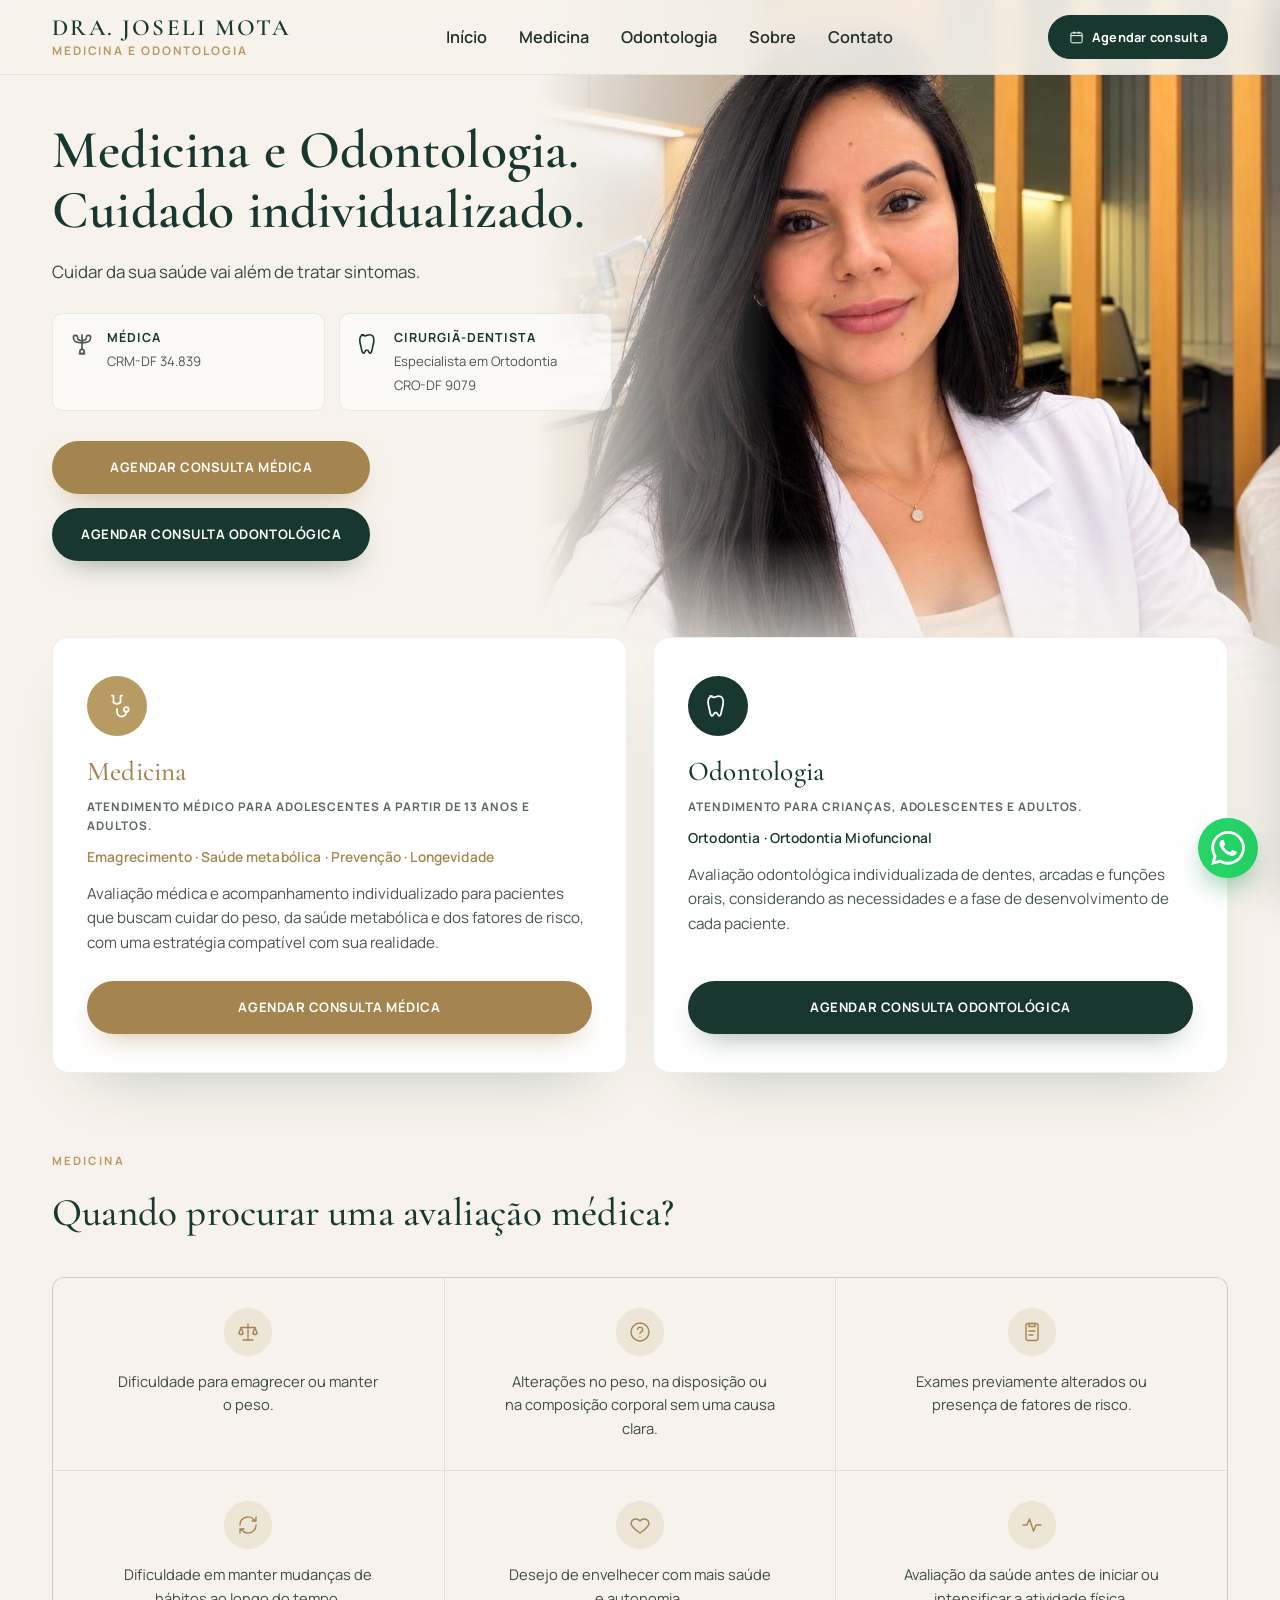
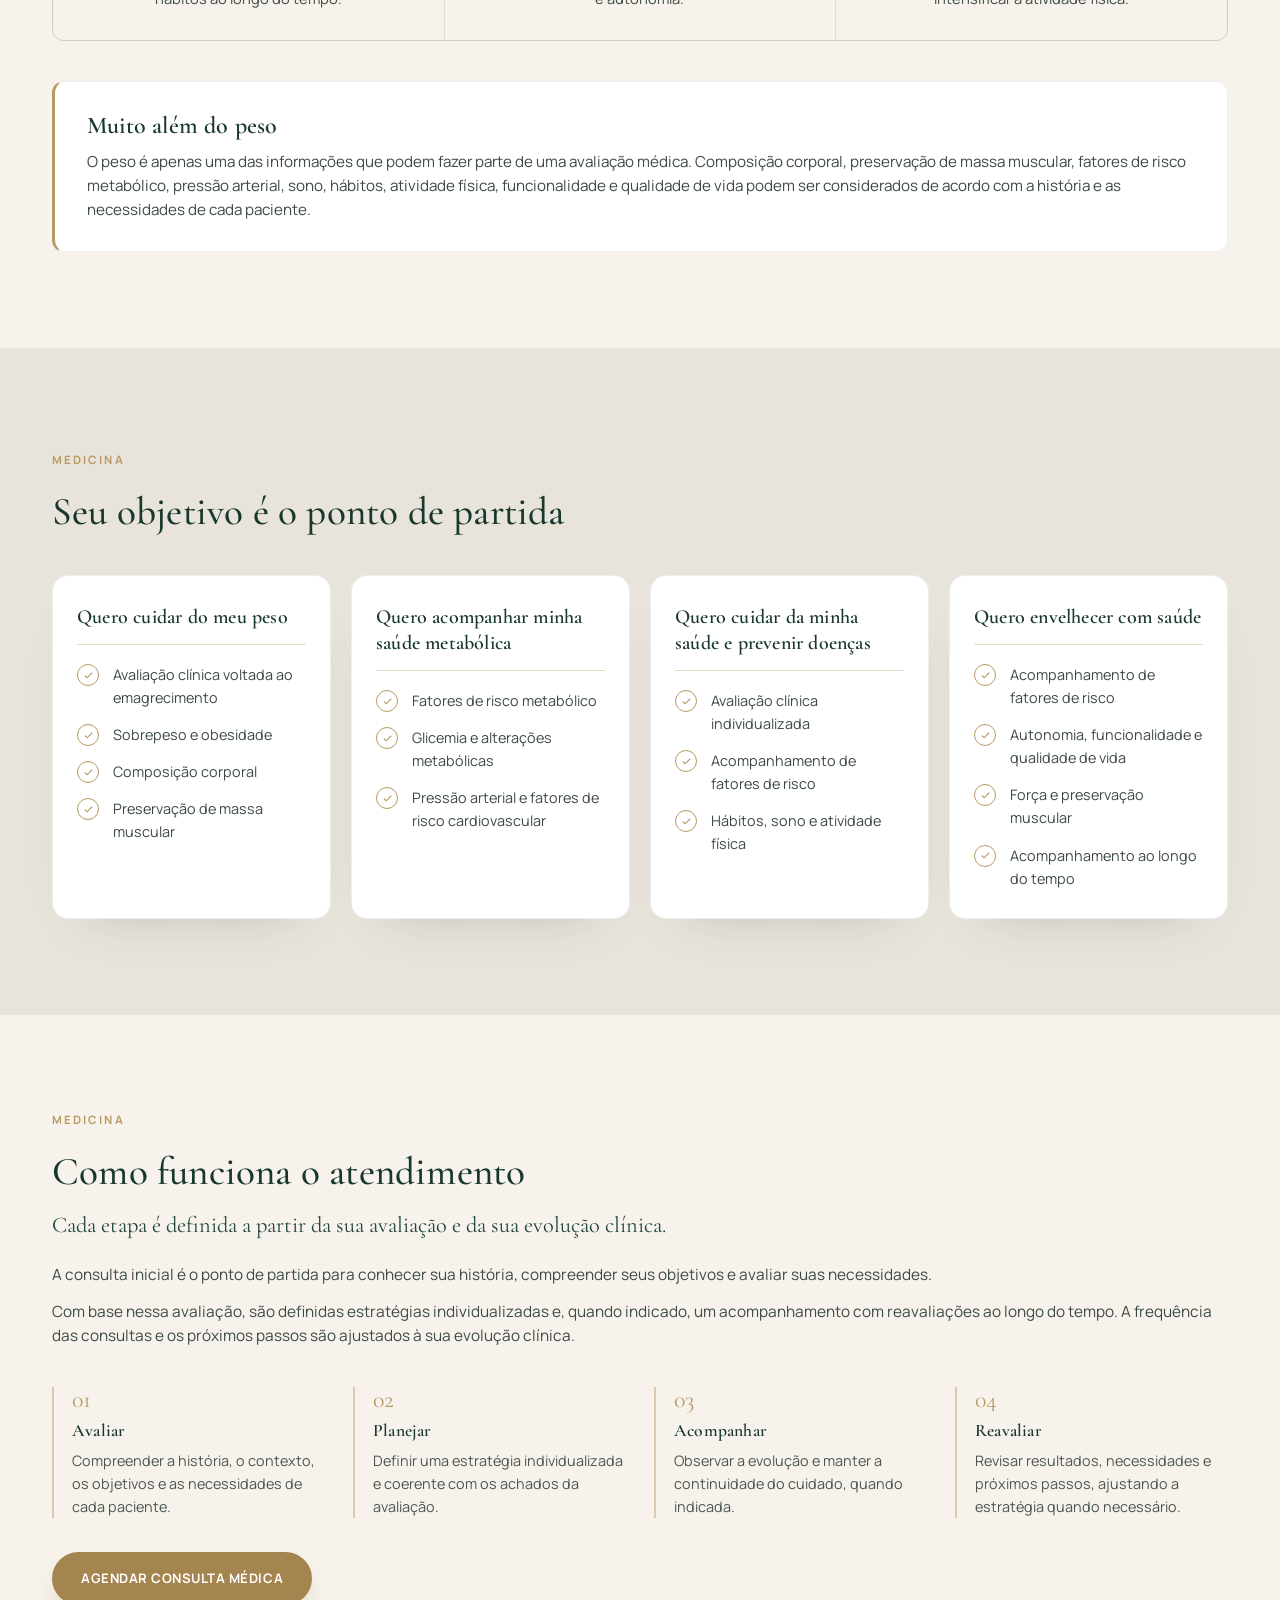
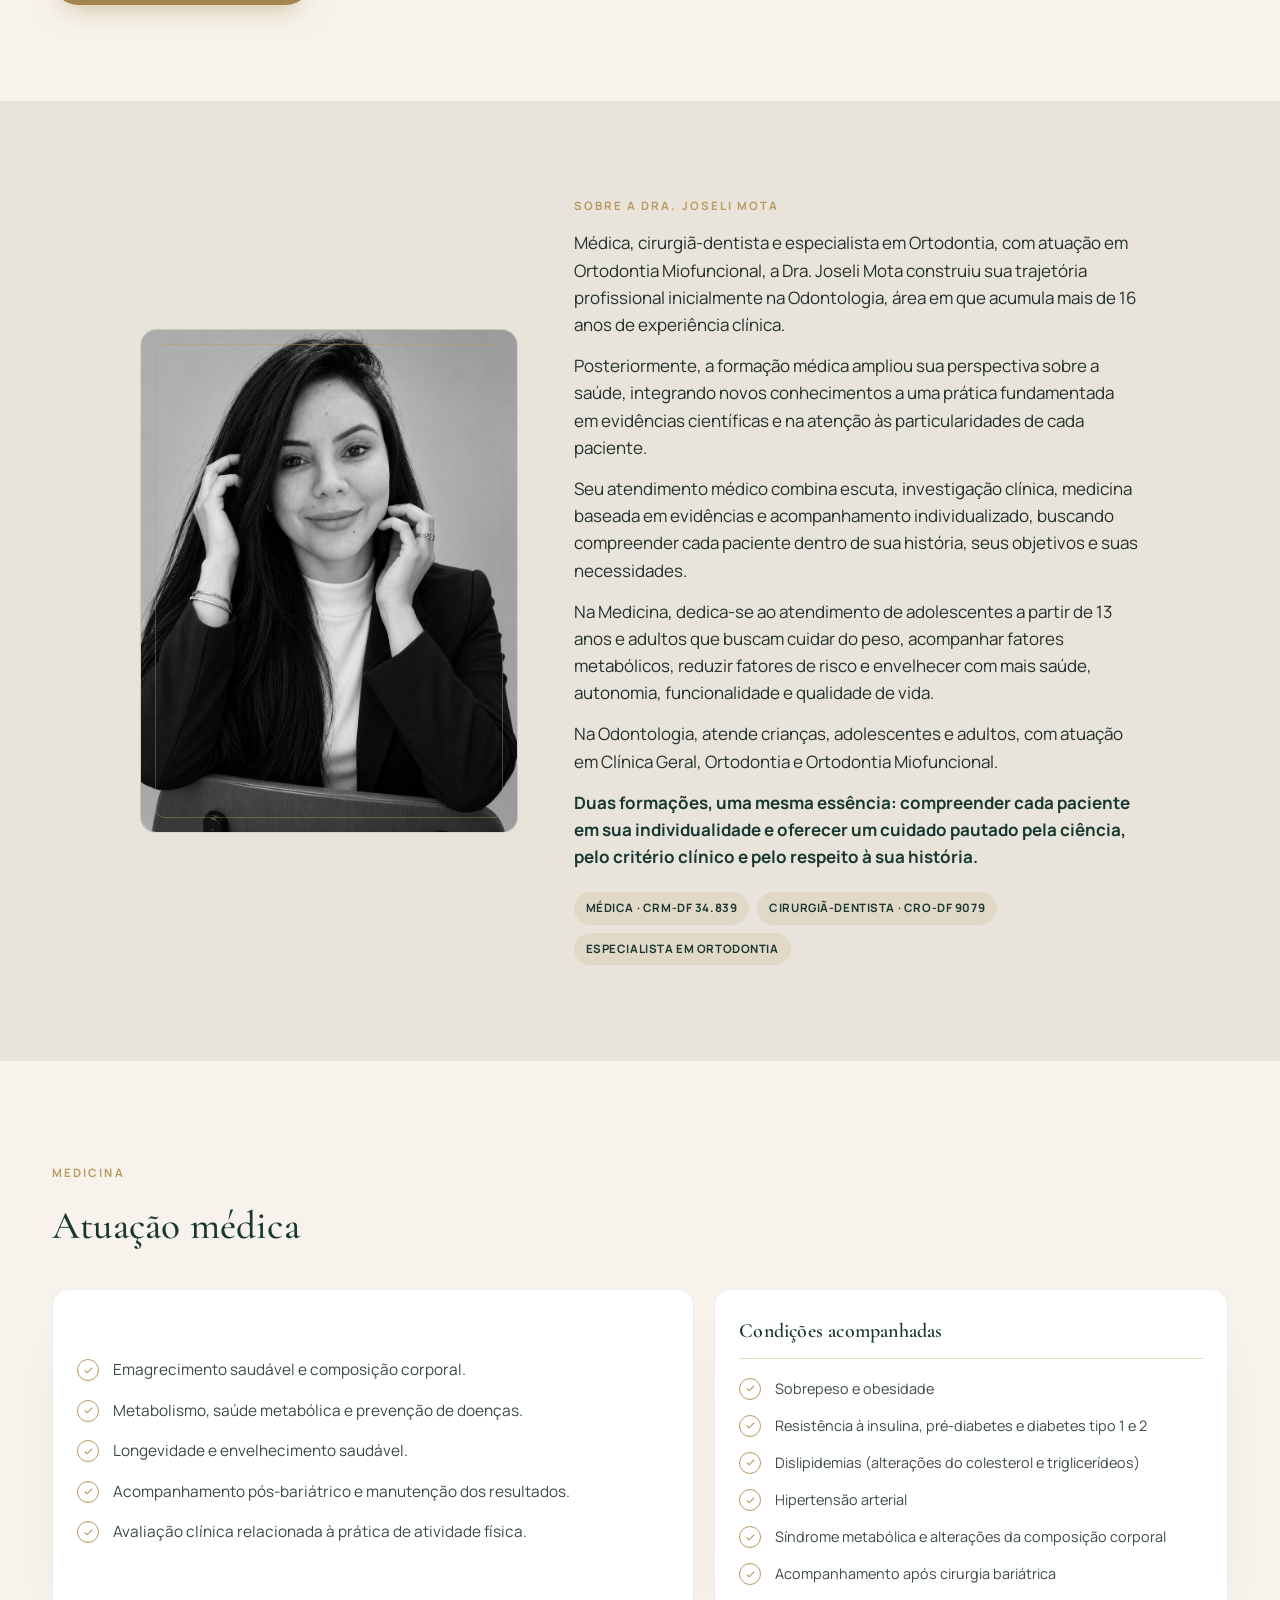
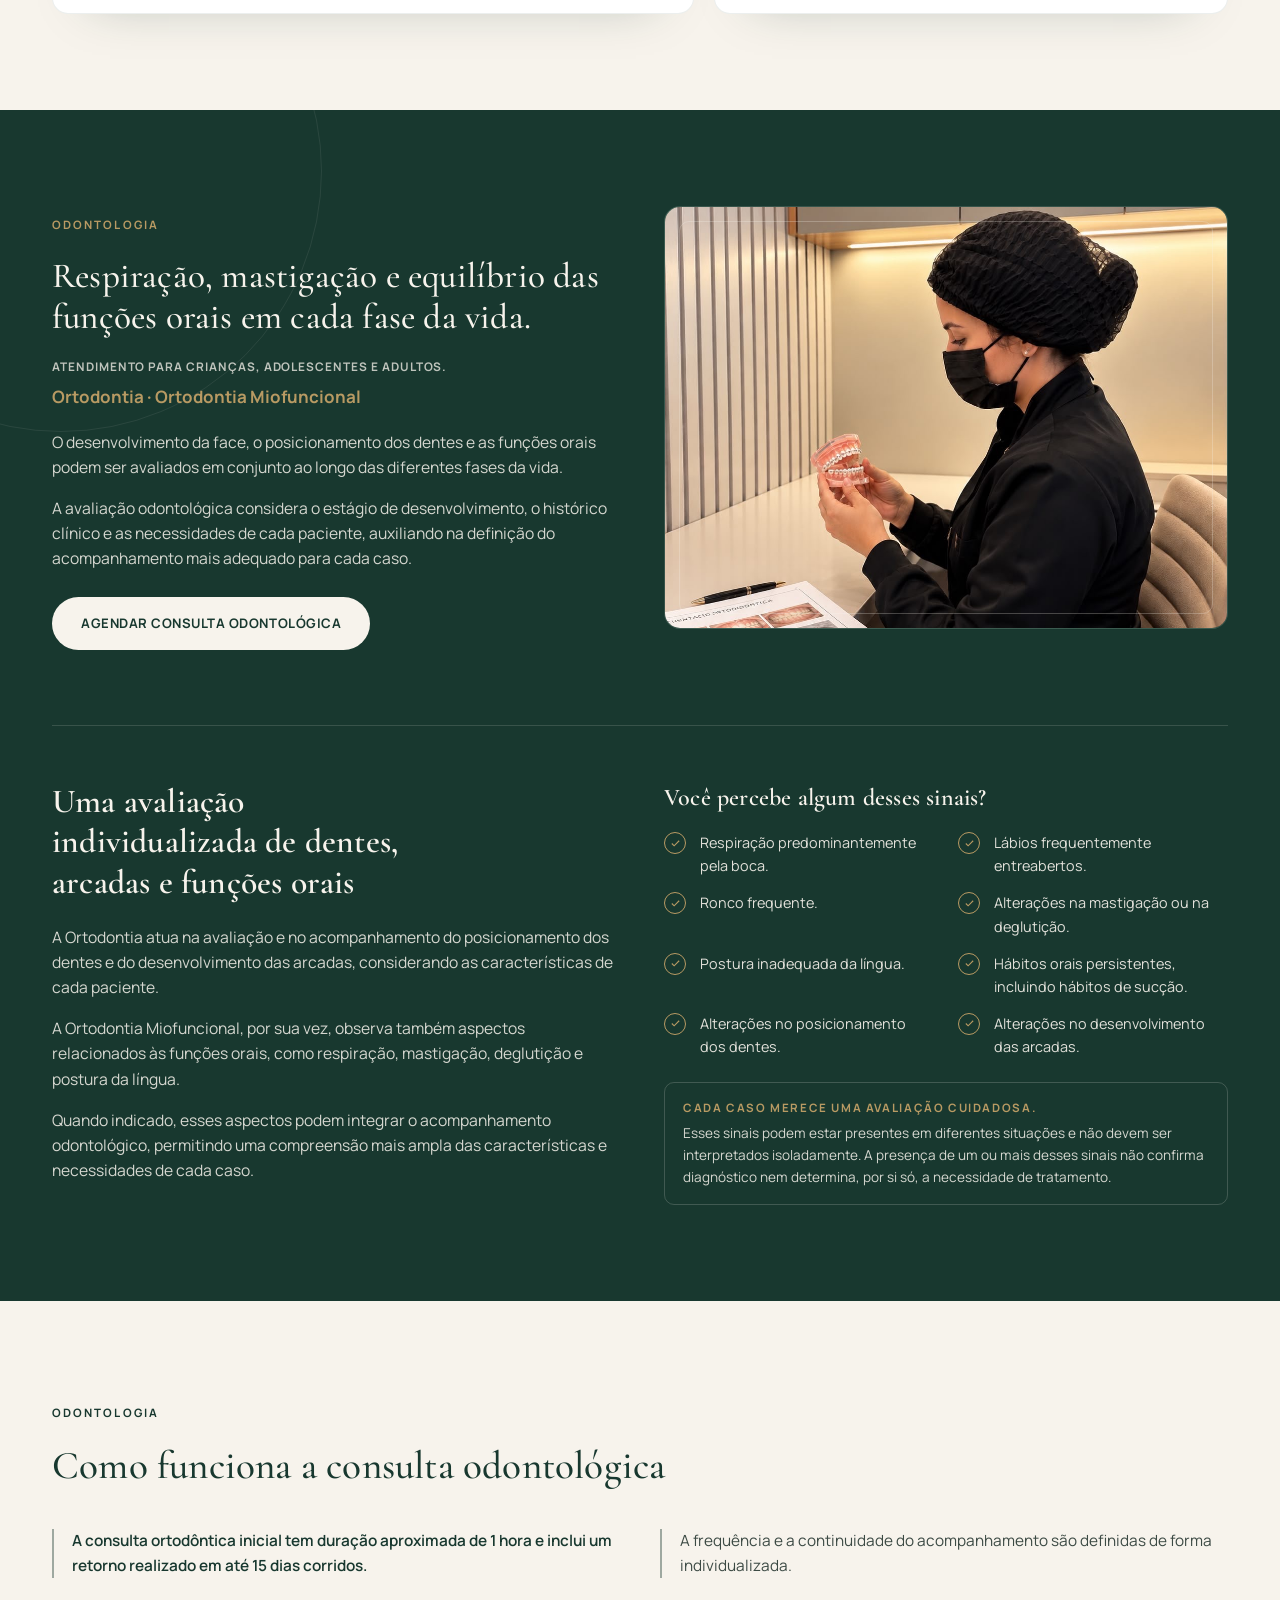
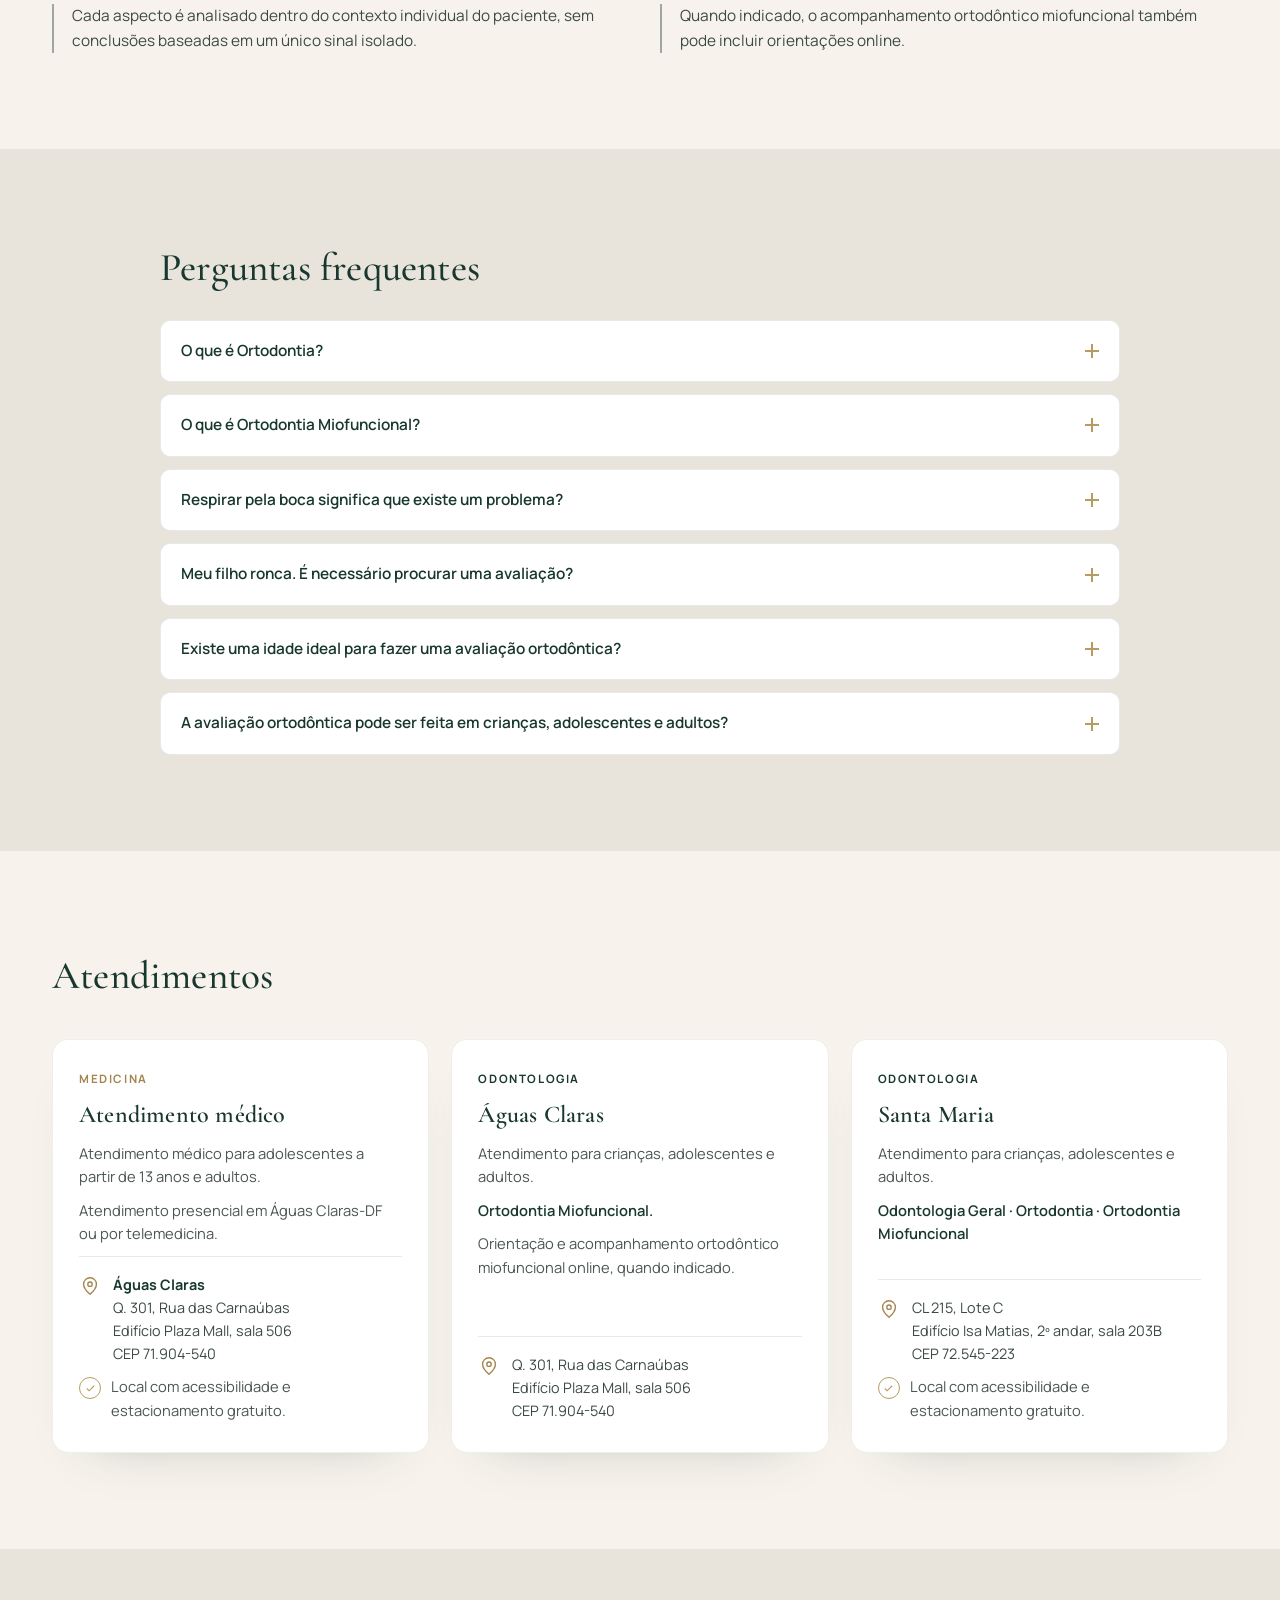
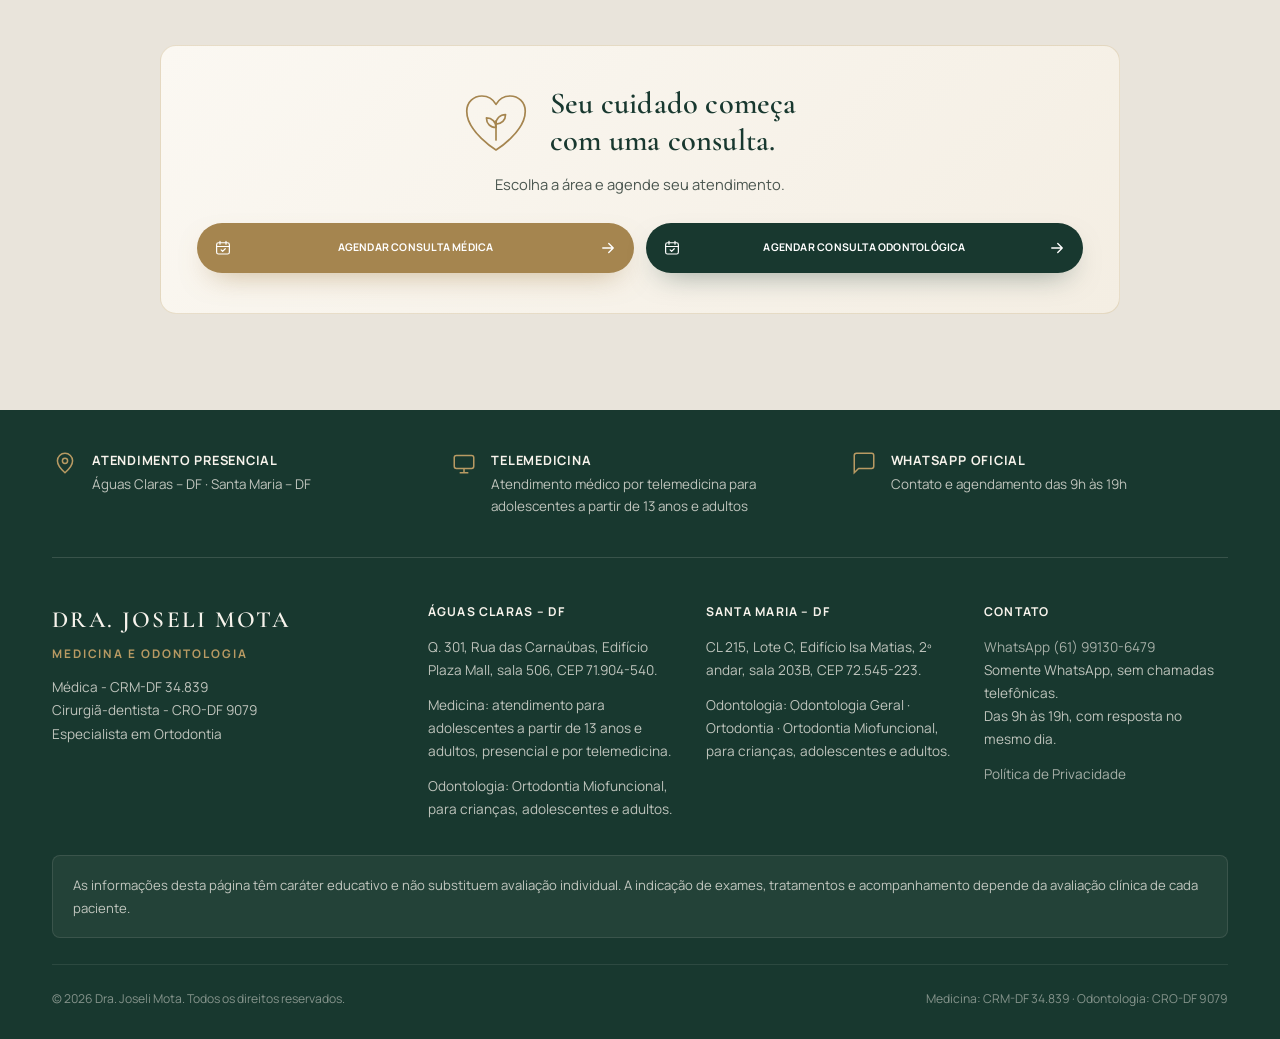
==== commit 56026e9c: "Aplica ajustes solicitados pela cliente - Novas fotos de capa e do Sobre - Topo sem o coracao, nome " ====
--- a/index.html
+++ b/index.html
@@ -4,7 +4,7 @@
 <meta charset="UTF-8">
 <meta name="viewport" content="width=device-width, initial-scale=1.0">
 <title>Dra. Joseli Mota | Medicina e Odontologia</title>
-<meta name="description" content="Cuidado individualizado em Medicina e Odontologia. Medicina para adultos: emagrecimento, saúde metabólica, prevenção e longevidade. Odontologia para crianças, adolescentes e adultos: Ortodontia e Ortodontia Miofuncional. Águas Claras e Santa Maria, DF.">
+<meta name="description" content="Cuidado individualizado em Medicina e Odontologia. Medicina para adolescentes a partir de 13 anos e adultos: emagrecimento, saúde metabólica, prevenção e longevidade. Odontologia para crianças, adolescentes e adultos: Ortodontia e Ortodontia Miofuncional. Águas Claras e Santa Maria, DF.">
 
 <link rel="preconnect" href="https://fonts.googleapis.com">
 <link rel="preconnect" href="https://fonts.gstatic.com" crossorigin>
@@ -19,12 +19,6 @@
 <header id="site-header">
   <div class="wrap nav">
     <a href="#inicio" class="brand" aria-label="Dra. Joseli Mota, Medicina e Odontologia">
-      <span class="brand-mark" aria-hidden="true">
-        <svg viewBox="0 0 32 32" fill="none" stroke="currentColor" stroke-width="1.4">
-          <path d="M16 27C16 27 5 20.5 5 12.5C5 8.9 7.9 6 11.5 6C13.8 6 15.2 7.2 16 8.4C16.8 7.2 18.2 6 20.5 6C24.1 6 27 8.9 27 12.5C27 20.5 16 27 16 27Z"/>
-          <path d="M16 8.4C16 8.4 18 12 18 15.5C18 18.5 16 21 16 21C16 21 14 18.5 14 15.5C14 12 16 8.4 16 8.4Z"/>
-        </svg>
-      </span>
       <span class="brand-text">
         <span class="brand-name">Dra. Joseli Mota</span>
         <span class="brand-tag">Medicina e Odontologia</span>
@@ -64,12 +58,11 @@
   <section class="hero" id="inicio">
     <div class="wrap hero-grid">
       <div class="hero-copy">
-        <span class="eyebrow">Dra. Joseli Mota</span>
-        <h1>Cuidado individualizado em Medicina e Odontologia.</h1>
-        <p class="lead">Um cuidado construído a partir da sua história.</p>
+        <h1><span class="h1-line">Medicina e Odontologia.</span> <span class="h1-line h1-line--sub">Cuidado individualizado.</span></h1>
+        <p class="lead">Cuidar da sua saúde vai além de tratar sintomas.</p>
 
         <div class="hero-creds">
-          <div class="cred">
+          <div class="cred cred--med">
             <span class="cred-icon" aria-hidden="true">
               <svg viewBox="0 0 24 24" fill="none" stroke="currentColor" stroke-width="1.5"><path d="M12 3v14"/><path d="M9 21h6"/><circle cx="12" cy="19" r="2"/><path d="M8 6c0 2 1.8 3 4 3s4-1 4-3"/><path d="M8 6a2 2 0 1 0-4 0c0 3 3 5 8 5s8-2 8-5a2 2 0 1 0-4 0"/></svg>
             </span>
@@ -78,25 +71,26 @@
               <span>CRM-DF 34.839</span>
             </div>
           </div>
-          <div class="cred">
+          <div class="cred cred--odo">
             <span class="cred-icon" aria-hidden="true">
               <svg viewBox="0 0 24 24" fill="none" stroke="currentColor" stroke-width="1.5"><path d="M7.5 3.5C5 3.5 3.5 5.5 3.5 8.5c0 3 1 5 1.5 8 .4 2.4.8 4 2 4s1.2-3 3-3 1.8 3 3 3 1.6-1.6 2-4c.5-3 1.5-5 1.5-8 0-3-1.5-5-4-5-1.8 0-2.5 1-4 1s-2.2-1-4-1Z"/></svg>
             </span>
             <div>
               <strong>Cirurgiã-dentista</strong>
-              <span>CRO-DF 9079 · Especialista em Ortodontia</span>
+              <span>Especialista em Ortodontia</span>
+              <span>CRO-DF 9079</span>
             </div>
           </div>
         </div>
 
         <div class="hero-ctas">
-          <a href="https://wa.me/5561991306479?text=Ol%C3%A1%21%20Conheci%20o%20trabalho%20da%20Dra.%20Joseli%20Mota%20pela%20landing%20page%20e%20gostaria%20de%20receber%20informa%C3%A7%C3%B5es%20sobre%20a%20consulta%20m%C3%A9dica%20e%20como%20funciona%20o%20atendimento." target="_blank" rel="noopener" class="btn btn-primary" data-wa>Agendar consulta médica</a>
-          <a href="https://wa.me/5561991306479?text=Ol%C3%A1%21%20Conheci%20o%20atendimento%20odontol%C3%B3gico%20da%20Dra.%20Joseli%20Mota%20pela%20landing%20page%20e%20gostaria%20de%20receber%20informa%C3%A7%C3%B5es%20sobre%20uma%20consulta%20de%20Ortodontia%2C%20Ortodontia%20Miofuncional%20ou%20Odontologia%20Geral." target="_blank" rel="noopener" class="btn btn-gold btn-gold--solid" data-wa>Agendar consulta odontológica</a>
+          <a href="https://wa.me/5561991306479?text=Ol%C3%A1%21%20Gostaria%20de%20informa%C3%A7%C3%B5es%20sobre%20consulta%20m%C3%A9dica%20com%20a%20Dra.%20Joseli." target="_blank" rel="noopener" class="btn btn-med" data-wa>Agendar consulta médica</a>
+          <a href="https://wa.me/5561991306479?text=Ol%C3%A1%21%20Gostaria%20de%20informa%C3%A7%C3%B5es%20sobre%20consulta%20odontol%C3%B3gica%20com%20a%20Dra.%20Joseli" target="_blank" rel="noopener" class="btn btn-odo" data-wa>Agendar consulta odontológica</a>
         </div>
       </div>
 
       <div class="hero-visual">
-        <img src="assets/images/foto-hero-bg.jpg" alt="Dra. Joseli Mota, médica e cirurgiã-dentista, sorrindo" width="1689" height="931" fetchpriority="high">
+        <img src="assets/images/foto-capa.jpg" alt="Dra. Joseli Mota, médica e cirurgiã-dentista, sorrindo em seu consultório" width="1280" height="909" fetchpriority="high">
       </div>
     </div>
   </section>
@@ -107,37 +101,37 @@
       <div class="area-cards">
 
         <article class="area-card area-card--med" id="medicina">
-          <span class="area-icon area-icon--green" aria-hidden="true">
+          <span class="area-icon area-icon--gold" aria-hidden="true">
             <svg viewBox="0 0 24 24" fill="none" stroke="currentColor" stroke-width="1.5"><path d="M9 3v6a5 5 0 0 0 6 0V3"/><path d="M12 14v3a4 4 0 0 0 8 0v-1"/><circle cx="20" cy="15" r="2"/><path d="M9 3H7M15 3h2"/></svg>
           </span>
           <h2>Medicina</h2>
-          <p class="area-audience">Atendimento exclusivo para adultos.</p>
+          <p class="area-audience">Atendimento médico para adolescentes a partir de 13 anos e adultos.</p>
           <p class="area-pillars">Emagrecimento · Saúde metabólica · Prevenção · Longevidade</p>
-          <p class="area-desc">Avaliação médica e acompanhamento individualizado para adultos que buscam cuidar do peso, acompanhar fatores metabólicos, avaliar fatores de risco e construir uma estratégia de saúde compatível com sua realidade.</p>
-          <a href="https://wa.me/5561991306479?text=Ol%C3%A1%21%20Conheci%20o%20trabalho%20da%20Dra.%20Joseli%20Mota%20pela%20landing%20page%20e%20gostaria%20de%20receber%20informa%C3%A7%C3%B5es%20sobre%20a%20consulta%20m%C3%A9dica%20e%20como%20funciona%20o%20atendimento." target="_blank" rel="noopener" class="btn btn-primary btn-block" data-wa>Agendar consulta médica</a>
+          <p class="area-desc">Avaliação médica e acompanhamento individualizado para pacientes que buscam cuidar do peso, da saúde metabólica e dos fatores de risco, com uma estratégia compatível com sua realidade.</p>
+          <a href="https://wa.me/5561991306479?text=Ol%C3%A1%21%20Gostaria%20de%20informa%C3%A7%C3%B5es%20sobre%20consulta%20m%C3%A9dica%20com%20a%20Dra.%20Joseli." target="_blank" rel="noopener" class="btn btn-med btn-block" data-wa>Agendar consulta médica</a>
         </article>
 
         <article class="area-card area-card--odo" id="odontologia">
-          <span class="area-icon area-icon--gold" aria-hidden="true">
+          <span class="area-icon area-icon--green" aria-hidden="true">
             <svg viewBox="0 0 24 24" fill="none" stroke="currentColor" stroke-width="1.5"><path d="M7.5 3.5C5 3.5 3.5 5.5 3.5 8.5c0 3 1 5 1.5 8 .4 2.4.8 4 2 4s1.2-3 3-3 1.8 3 3 3 1.6-1.6 2-4c.5-3 1.5-5 1.5-8 0-3-1.5-5-4-5-1.8 0-2.5 1-4 1s-2.2-1-4-1Z"/></svg>
           </span>
           <h2>Odontologia</h2>
           <p class="area-audience">Atendimento para crianças, adolescentes e adultos.</p>
           <p class="area-pillars">Ortodontia · Ortodontia Miofuncional</p>
           <p class="area-desc">Avaliação odontológica individualizada de dentes, arcadas e funções orais, considerando as necessidades e a fase de desenvolvimento de cada paciente.</p>
-          <a href="https://wa.me/5561991306479?text=Ol%C3%A1%21%20Conheci%20o%20atendimento%20odontol%C3%B3gico%20da%20Dra.%20Joseli%20Mota%20pela%20landing%20page%20e%20gostaria%20de%20receber%20informa%C3%A7%C3%B5es%20sobre%20uma%20consulta%20de%20Ortodontia%2C%20Ortodontia%20Miofuncional%20ou%20Odontologia%20Geral." target="_blank" rel="noopener" class="btn btn-gold btn-block" data-wa>Agendar consulta odontológica</a>
-        </article>
-
-      </div>
-    </div>
-  </section>
-
-  <!-- MEDICINA: MOTIVOS PARA PROCURAR UMA AVALIAÇÃO + MUITO ALÉM DO PESO -->
+          <a href="https://wa.me/5561991306479?text=Ol%C3%A1%21%20Gostaria%20de%20informa%C3%A7%C3%B5es%20sobre%20consulta%20odontol%C3%B3gica%20com%20a%20Dra.%20Joseli" target="_blank" rel="noopener" class="btn btn-odo btn-block" data-wa>Agendar consulta odontológica</a>
+        </article>
+
+      </div>
+    </div>
+  </section>
+
+  <!-- MEDICINA: QUANDO PROCURAR UMA AVALIAÇÃO MÉDICA + MUITO ALÉM DO PESO -->
   <section class="section benefits-band">
     <div class="wrap">
       <div class="section-head reveal">
         <span class="eyebrow">Medicina</span>
-        <h2>Alguns motivos para procurar uma avaliação</h2>
+        <h2>Quando procurar uma avaliação médica?</h2>
       </div>
       <div class="benefits-grid">
         <div class="benefit reveal">
@@ -146,7 +140,7 @@
         </div>
         <div class="benefit reveal">
           <span class="benefit-icon" aria-hidden="true"><svg viewBox="0 0 24 24" fill="none" stroke="currentColor" stroke-width="1.4" stroke-linecap="round" stroke-linejoin="round"><circle cx="12" cy="12" r="9"/><path d="M9.6 9.6a2.5 2.5 0 1 1 3.5 2.3c-.7.3-1.1.9-1.1 1.6M12 17h.01"/></svg></span>
-          <p>Dúvidas sobre fatores clínicos que podem interferir no peso, na disposição ou na composição corporal.</p>
+          <p>Alterações no peso, na disposição ou na composição corporal sem uma causa clara.</p>
         </div>
         <div class="benefit reveal">
           <span class="benefit-icon" aria-hidden="true"><svg viewBox="0 0 24 24" fill="none" stroke="currentColor" stroke-width="1.4" stroke-linecap="round" stroke-linejoin="round"><rect x="6" y="3.5" width="12" height="17" rx="2"/><path d="M9 3.5h6v3H9zM9 11h6M9 15h4"/></svg></span>
@@ -162,7 +156,7 @@
         </div>
         <div class="benefit reveal">
           <span class="benefit-icon" aria-hidden="true"><svg viewBox="0 0 24 24" fill="none" stroke="currentColor" stroke-width="1.4" stroke-linecap="round" stroke-linejoin="round"><path d="M3 12h4l2.5-6 4 12 2.5-6H21"/></svg></span>
-          <p>Desejo de avaliar a saúde antes ou durante a prática de atividade física.</p>
+          <p>Avaliação da saúde antes de iniciar ou intensificar a atividade física.</p>
         </div>
       </div>
       <div class="panel-note reveal">
@@ -183,7 +177,7 @@
         <article class="goal-card reveal">
           <h3>Quero cuidar do meu peso</h3>
           <ul class="check-list">
-            <li><span class="check" aria-hidden="true"><svg viewBox="0 0 24 24" fill="none" stroke="currentColor" stroke-width="2.4"><path d="M20 6 9 17l-5-5"/></svg></span>Avaliação relacionada ao emagrecimento</li>
+            <li><span class="check" aria-hidden="true"><svg viewBox="0 0 24 24" fill="none" stroke="currentColor" stroke-width="2.4"><path d="M20 6 9 17l-5-5"/></svg></span>Avaliação clínica voltada ao emagrecimento</li>
             <li><span class="check" aria-hidden="true"><svg viewBox="0 0 24 24" fill="none" stroke="currentColor" stroke-width="2.4"><path d="M20 6 9 17l-5-5"/></svg></span>Sobrepeso e obesidade</li>
             <li><span class="check" aria-hidden="true"><svg viewBox="0 0 24 24" fill="none" stroke="currentColor" stroke-width="2.4"><path d="M20 6 9 17l-5-5"/></svg></span>Composição corporal</li>
             <li><span class="check" aria-hidden="true"><svg viewBox="0 0 24 24" fill="none" stroke="currentColor" stroke-width="2.4"><path d="M20 6 9 17l-5-5"/></svg></span>Preservação de massa muscular</li>
@@ -193,8 +187,8 @@
           <h3>Quero acompanhar minha saúde metabólica</h3>
           <ul class="check-list">
             <li><span class="check" aria-hidden="true"><svg viewBox="0 0 24 24" fill="none" stroke="currentColor" stroke-width="2.4"><path d="M20 6 9 17l-5-5"/></svg></span>Fatores de risco metabólico</li>
-            <li><span class="check" aria-hidden="true"><svg viewBox="0 0 24 24" fill="none" stroke="currentColor" stroke-width="2.4"><path d="M20 6 9 17l-5-5"/></svg></span>Glicemia e fatores de risco previamente identificados</li>
-            <li><span class="check" aria-hidden="true"><svg viewBox="0 0 24 24" fill="none" stroke="currentColor" stroke-width="2.4"><path d="M20 6 9 17l-5-5"/></svg></span>Pressão arterial e hipertensão previamente identificada</li>
+            <li><span class="check" aria-hidden="true"><svg viewBox="0 0 24 24" fill="none" stroke="currentColor" stroke-width="2.4"><path d="M20 6 9 17l-5-5"/></svg></span>Glicemia e alterações metabólicas</li>
+            <li><span class="check" aria-hidden="true"><svg viewBox="0 0 24 24" fill="none" stroke="currentColor" stroke-width="2.4"><path d="M20 6 9 17l-5-5"/></svg></span>Pressão arterial e fatores de risco cardiovascular</li>
           </ul>
         </article>
         <article class="goal-card reveal">
@@ -211,7 +205,7 @@
             <li><span class="check" aria-hidden="true"><svg viewBox="0 0 24 24" fill="none" stroke="currentColor" stroke-width="2.4"><path d="M20 6 9 17l-5-5"/></svg></span>Acompanhamento de fatores de risco</li>
             <li><span class="check" aria-hidden="true"><svg viewBox="0 0 24 24" fill="none" stroke="currentColor" stroke-width="2.4"><path d="M20 6 9 17l-5-5"/></svg></span>Autonomia, funcionalidade e qualidade de vida</li>
             <li><span class="check" aria-hidden="true"><svg viewBox="0 0 24 24" fill="none" stroke="currentColor" stroke-width="2.4"><path d="M20 6 9 17l-5-5"/></svg></span>Força e preservação muscular</li>
-            <li><span class="check" aria-hidden="true"><svg viewBox="0 0 24 24" fill="none" stroke="currentColor" stroke-width="2.4"><path d="M20 6 9 17l-5-5"/></svg></span>Continuidade do cuidado</li>
+            <li><span class="check" aria-hidden="true"><svg viewBox="0 0 24 24" fill="none" stroke="currentColor" stroke-width="2.4"><path d="M20 6 9 17l-5-5"/></svg></span>Acompanhamento ao longo do tempo</li>
           </ul>
         </article>
       </div>
@@ -225,11 +219,10 @@
       <div class="about-band__flow reveal">
         <span class="eyebrow">Medicina</span>
         <h2>Como funciona o atendimento</h2>
-        <p class="flow-sub">Um cuidado construído de acordo com as suas necessidades.</p>
+        <p class="flow-sub">Cada etapa é definida a partir da sua avaliação e da sua evolução clínica.</p>
         <div class="flow-text">
           <p>A consulta inicial é o ponto de partida para conhecer sua história, compreender seus objetivos e avaliar suas necessidades.</p>
-          <p>A partir dessa avaliação, poderão ser discutidas estratégias individualizadas e, quando houver indicação, uma proposta de acompanhamento com reavaliações ao longo do tempo.</p>
-          <p>A frequência das consultas, os objetivos e o formato do acompanhamento são definidos individualmente, de acordo com cada situação e com a evolução clínica.</p>
+          <p>Com base nessa avaliação, são definidas estratégias individualizadas e, quando indicado, um acompanhamento com reavaliações ao longo do tempo. A frequência das consultas e os próximos passos são ajustados à sua evolução clínica.</p>
         </div>
         <div class="flow-steps">
           <div class="flow-step">
@@ -253,7 +246,7 @@
             <p>Revisar resultados, necessidades e próximos passos, ajustando a estratégia quando necessário.</p>
           </div>
         </div>
-        <a href="https://wa.me/5561991306479?text=Ol%C3%A1%21%20Conheci%20o%20trabalho%20da%20Dra.%20Joseli%20Mota%20pela%20landing%20page%20e%20gostaria%20de%20receber%20informa%C3%A7%C3%B5es%20sobre%20a%20consulta%20m%C3%A9dica%20e%20como%20funciona%20o%20atendimento." target="_blank" rel="noopener" class="btn btn-primary" data-wa>Quero entender como funciona a consulta</a>
+        <a href="https://wa.me/5561991306479?text=Ol%C3%A1%21%20Gostaria%20de%20informa%C3%A7%C3%B5es%20sobre%20consulta%20m%C3%A9dica%20com%20a%20Dra.%20Joseli." target="_blank" rel="noopener" class="btn btn-med" data-wa>Agendar consulta médica</a>
       </div>
 
     </div>
@@ -265,14 +258,16 @@
 
       <div class="about-band__bio reveal">
         <div class="about-portrait">
-          <img src="assets/images/foto-sobre.jpg" alt="Retrato da Dra. Joseli Mota sorrindo, em seu consultório" width="1086" height="1448" loading="lazy">
+          <img src="assets/images/foto-sobre-mim.jpg" alt="Retrato em preto e branco da Dra. Joseli Mota sorrindo" width="921" height="1280" loading="lazy">
         </div>
         <span class="eyebrow">Sobre a Dra. Joseli Mota</span>
         <div class="text-block">
-          <p>Médica, cirurgiã-dentista e especialista em Ortodontia, com atuação em Ortodontia Miofuncional, a Dra. Joseli Mota construiu sua trajetória a partir da convicção de que saúde não se resume ao tratamento de doenças.</p>
+          <p>Médica, cirurgiã-dentista e especialista em Ortodontia, com atuação em Ortodontia Miofuncional, a Dra. Joseli Mota construiu sua trajetória profissional inicialmente na Odontologia, área em que acumula mais de 16 anos de experiência clínica.</p>
+          <p>Posteriormente, a formação médica ampliou sua perspectiva sobre a saúde, integrando novos conhecimentos a uma prática fundamentada em evidências científicas e na atenção às particularidades de cada paciente.</p>
           <p>Seu atendimento médico combina escuta, investigação clínica, medicina baseada em evidências e acompanhamento individualizado, buscando compreender cada paciente dentro de sua história, seus objetivos e suas necessidades.</p>
-          <p>Na Medicina, dedica-se ao atendimento de adultos que buscam cuidar do peso, acompanhar fatores metabólicos, reduzir fatores de risco e envelhecer com mais saúde, autonomia, funcionalidade e qualidade de vida.</p>
-          <p>Na Odontologia, atende crianças, adolescentes e adultos. Atua em Ortodontia e Ortodontia Miofuncional e, na unidade de Santa Maria, também em Odontologia Geral.</p>
+          <p>Na Medicina, dedica-se ao atendimento de adolescentes a partir de 13 anos e adultos que buscam cuidar do peso, acompanhar fatores metabólicos, reduzir fatores de risco e envelhecer com mais saúde, autonomia, funcionalidade e qualidade de vida.</p>
+          <p>Na Odontologia, atende crianças, adolescentes e adultos, com atuação em Clínica Geral, Ortodontia e Ortodontia Miofuncional.</p>
+          <p class="text-block__closing"><strong>Duas formações, uma mesma essência: compreender cada paciente em sua individualidade e oferecer um cuidado pautado pela ciência, pelo critério clínico e pelo respeito à sua história.</strong></p>
         </div>
         <ul class="cred-badges">
           <li>Médica · CRM-DF 34.839</li>
@@ -284,31 +279,32 @@
     </div>
   </section>
 
-  <!-- MEDICINA: ÁREAS DE ATUAÇÃO -->
+  <!-- MEDICINA: ATUAÇÃO MÉDICA -->
   <section class="section" id="areas-de-atuacao">
     <div class="wrap">
       <div class="section-head reveal">
         <span class="eyebrow">Medicina</span>
-        <h2>Áreas de atuação</h2>
+        <h2>Atuação médica</h2>
       </div>
       <div class="scope-grid">
-        <article class="goal-card reveal">
-          <h3>Medicina</h3>
+        <article class="goal-card goal-card--plain reveal">
           <ul class="check-list">
             <li><span class="check" aria-hidden="true"><svg viewBox="0 0 24 24" fill="none" stroke="currentColor" stroke-width="2.4"><path d="M20 6 9 17l-5-5"/></svg></span>Emagrecimento saudável e composição corporal.</li>
             <li><span class="check" aria-hidden="true"><svg viewBox="0 0 24 24" fill="none" stroke="currentColor" stroke-width="2.4"><path d="M20 6 9 17l-5-5"/></svg></span>Metabolismo, saúde metabólica e prevenção de doenças.</li>
             <li><span class="check" aria-hidden="true"><svg viewBox="0 0 24 24" fill="none" stroke="currentColor" stroke-width="2.4"><path d="M20 6 9 17l-5-5"/></svg></span>Longevidade e envelhecimento saudável.</li>
-            <li><span class="check" aria-hidden="true"><svg viewBox="0 0 24 24" fill="none" stroke="currentColor" stroke-width="2.4"><path d="M20 6 9 17l-5-5"/></svg></span>Pós-bariátrico e manutenção dos resultados alcançados.</li>
-            <li><span class="check" aria-hidden="true"><svg viewBox="0 0 24 24" fill="none" stroke="currentColor" stroke-width="2.4"><path d="M20 6 9 17l-5-5"/></svg></span>Saúde e avaliação clínica relacionada à atividade física.</li>
+            <li><span class="check" aria-hidden="true"><svg viewBox="0 0 24 24" fill="none" stroke="currentColor" stroke-width="2.4"><path d="M20 6 9 17l-5-5"/></svg></span>Acompanhamento pós-bariátrico e manutenção dos resultados.</li>
+            <li><span class="check" aria-hidden="true"><svg viewBox="0 0 24 24" fill="none" stroke="currentColor" stroke-width="2.4"><path d="M20 6 9 17l-5-5"/></svg></span>Avaliação clínica relacionada à prática de atividade física.</li>
           </ul>
         </article>
         <article class="goal-card reveal">
           <h3>Condições acompanhadas</h3>
           <ul class="check-list">
-            <li><span class="check" aria-hidden="true"><svg viewBox="0 0 24 24" fill="none" stroke="currentColor" stroke-width="2.4"><path d="M20 6 9 17l-5-5"/></svg></span>Sobrepeso e obesidade.</li>
-            <li><span class="check" aria-hidden="true"><svg viewBox="0 0 24 24" fill="none" stroke="currentColor" stroke-width="2.4"><path d="M20 6 9 17l-5-5"/></svg></span>Resistência à insulina, pré-diabetes e diabetes.</li>
-            <li><span class="check" aria-hidden="true"><svg viewBox="0 0 24 24" fill="none" stroke="currentColor" stroke-width="2.4"><path d="M20 6 9 17l-5-5"/></svg></span>Hipertensão arterial.</li>
-            <li><span class="check" aria-hidden="true"><svg viewBox="0 0 24 24" fill="none" stroke="currentColor" stroke-width="2.4"><path d="M20 6 9 17l-5-5"/></svg></span>Pós-operatório de cirurgia bariátrica.</li>
+            <li><span class="check" aria-hidden="true"><svg viewBox="0 0 24 24" fill="none" stroke="currentColor" stroke-width="2.4"><path d="M20 6 9 17l-5-5"/></svg></span>Sobrepeso e obesidade</li>
+            <li><span class="check" aria-hidden="true"><svg viewBox="0 0 24 24" fill="none" stroke="currentColor" stroke-width="2.4"><path d="M20 6 9 17l-5-5"/></svg></span>Resistência à insulina, pré-diabetes e diabetes tipo 1 e 2</li>
+            <li><span class="check" aria-hidden="true"><svg viewBox="0 0 24 24" fill="none" stroke="currentColor" stroke-width="2.4"><path d="M20 6 9 17l-5-5"/></svg></span>Dislipidemias (alterações do colesterol e triglicerídeos)</li>
+            <li><span class="check" aria-hidden="true"><svg viewBox="0 0 24 24" fill="none" stroke="currentColor" stroke-width="2.4"><path d="M20 6 9 17l-5-5"/></svg></span>Hipertensão arterial</li>
+            <li><span class="check" aria-hidden="true"><svg viewBox="0 0 24 24" fill="none" stroke="currentColor" stroke-width="2.4"><path d="M20 6 9 17l-5-5"/></svg></span>Síndrome metabólica e alterações da composição corporal</li>
+            <li><span class="check" aria-hidden="true"><svg viewBox="0 0 24 24" fill="none" stroke="currentColor" stroke-width="2.4"><path d="M20 6 9 17l-5-5"/></svg></span>Acompanhamento após cirurgia bariátrica</li>
           </ul>
         </article>
       </div>
@@ -321,12 +317,12 @@
       <div class="ortho-grid">
         <div class="ortho-copy reveal">
           <span class="eyebrow">Odontologia</span>
-          <h2>Respiração, mastigação e equilíbrio das funções orais em diferentes fases da vida.</h2>
+          <h2>Respiração, mastigação e equilíbrio das funções orais em cada fase da vida.</h2>
           <p class="ortho-aud">Atendimento para crianças, adolescentes e adultos.</p>
           <p class="ortho-pillars">Ortodontia · Ortodontia Miofuncional</p>
-          <p class="ortho-text">O desenvolvimento da face, o posicionamento dos dentes e o funcionamento das estruturas orais fazem parte de um conjunto de características que podem ser observadas ao longo da vida.</p>
-          <p class="ortho-text">Uma avaliação odontológica permite analisar dentes, arcadas e funções orais de acordo com as necessidades e a fase de desenvolvimento de cada paciente.</p>
-          <a href="https://wa.me/5561991306479?text=Ol%C3%A1%21%20Conheci%20o%20atendimento%20odontol%C3%B3gico%20da%20Dra.%20Joseli%20Mota%20pela%20landing%20page%20e%20gostaria%20de%20receber%20informa%C3%A7%C3%B5es%20sobre%20uma%20consulta%20de%20Ortodontia%2C%20Ortodontia%20Miofuncional%20ou%20Odontologia%20Geral." target="_blank" rel="noopener" class="btn btn-gold btn-gold--solid" data-wa>Agendar consulta odontológica</a>
+          <p class="ortho-text">O desenvolvimento da face, o posicionamento dos dentes e as funções orais podem ser avaliados em conjunto ao longo das diferentes fases da vida.</p>
+          <p class="ortho-text">A avaliação odontológica considera o estágio de desenvolvimento, o histórico clínico e as necessidades de cada paciente, auxiliando na definição do acompanhamento mais adequado para cada caso.</p>
+          <a href="https://wa.me/5561991306479?text=Ol%C3%A1%21%20Gostaria%20de%20informa%C3%A7%C3%B5es%20sobre%20consulta%20odontol%C3%B3gica%20com%20a%20Dra.%20Joseli" target="_blank" rel="noopener" class="btn btn-odo btn-odo--on-dark" data-wa>Agendar consulta odontológica</a>
         </div>
 
         <div class="ortho-include reveal">
@@ -338,10 +334,10 @@
 
       <div class="ortho-grid ortho-grid--second">
         <div class="ortho-copy reveal">
-          <h3>Uma avaliação individualizada de dentes, arcadas e funções orais</h3>
+          <h3 class="ortho-highlight">Uma avaliação individualizada de dentes, arcadas e funções orais</h3>
           <p class="ortho-text">A Ortodontia atua na avaliação e no acompanhamento do posicionamento dos dentes e do desenvolvimento das arcadas, considerando as características de cada paciente.</p>
           <p class="ortho-text">A Ortodontia Miofuncional, por sua vez, observa também aspectos relacionados às funções orais, como respiração, mastigação, deglutição e postura da língua.</p>
-          <p class="ortho-text">Quando indicado, esses conhecimentos podem integrar o acompanhamento odontológico, permitindo uma compreensão mais ampla das características e necessidades de cada caso.</p>
+          <p class="ortho-text">Quando indicado, esses aspectos podem integrar o acompanhamento odontológico, permitindo uma compreensão mais ampla das características e necessidades de cada caso.</p>
         </div>
 
         <div class="ortho-signs reveal">
@@ -349,14 +345,14 @@
           <ul class="check-list signs-list">
             <li><span class="check" aria-hidden="true"><svg viewBox="0 0 24 24" fill="none" stroke="currentColor" stroke-width="2.4"><path d="M20 6 9 17l-5-5"/></svg></span>Respiração predominantemente pela boca.</li>
             <li><span class="check" aria-hidden="true"><svg viewBox="0 0 24 24" fill="none" stroke="currentColor" stroke-width="2.4"><path d="M20 6 9 17l-5-5"/></svg></span>Lábios frequentemente entreabertos.</li>
-            <li><span class="check" aria-hidden="true"><svg viewBox="0 0 24 24" fill="none" stroke="currentColor" stroke-width="2.4"><path d="M20 6 9 17l-5-5"/></svg></span>Ronco.</li>
+            <li><span class="check" aria-hidden="true"><svg viewBox="0 0 24 24" fill="none" stroke="currentColor" stroke-width="2.4"><path d="M20 6 9 17l-5-5"/></svg></span>Ronco frequente.</li>
             <li><span class="check" aria-hidden="true"><svg viewBox="0 0 24 24" fill="none" stroke="currentColor" stroke-width="2.4"><path d="M20 6 9 17l-5-5"/></svg></span>Alterações na mastigação ou na deglutição.</li>
             <li><span class="check" aria-hidden="true"><svg viewBox="0 0 24 24" fill="none" stroke="currentColor" stroke-width="2.4"><path d="M20 6 9 17l-5-5"/></svg></span>Postura inadequada da língua.</li>
             <li><span class="check" aria-hidden="true"><svg viewBox="0 0 24 24" fill="none" stroke="currentColor" stroke-width="2.4"><path d="M20 6 9 17l-5-5"/></svg></span>Hábitos orais persistentes, incluindo hábitos de sucção.</li>
             <li><span class="check" aria-hidden="true"><svg viewBox="0 0 24 24" fill="none" stroke="currentColor" stroke-width="2.4"><path d="M20 6 9 17l-5-5"/></svg></span>Alterações no posicionamento dos dentes.</li>
             <li><span class="check" aria-hidden="true"><svg viewBox="0 0 24 24" fill="none" stroke="currentColor" stroke-width="2.4"><path d="M20 6 9 17l-5-5"/></svg></span>Alterações no desenvolvimento das arcadas.</li>
           </ul>
-          <p class="ressalva"><strong>Ressalva</strong>Esses sinais podem estar presentes em diferentes situações e não devem ser interpretados isoladamente. A presença de um ou mais desses sinais não confirma diagnóstico nem determina, por si só, a necessidade de tratamento.</p>
+          <p class="ressalva"><strong>Cada caso merece uma avaliação cuidadosa.</strong>Esses sinais podem estar presentes em diferentes situações e não devem ser interpretados isoladamente. A presença de um ou mais desses sinais não confirma diagnóstico nem determina, por si só, a necessidade de tratamento.</p>
         </div>
       </div>
     </div>
@@ -369,11 +365,11 @@
         <span class="eyebrow">Odontologia</span>
         <h2>Como funciona a consulta odontológica</h2>
       </div>
-      <div class="info-grid">
+      <div class="info-grid info-grid--odo">
         <p class="info-item info-item--lead reveal">A consulta ortodôntica inicial tem duração aproximada de 1 hora e inclui um retorno realizado em até 15 dias corridos.</p>
-        <p class="info-item reveal">A continuidade e a frequência do acompanhamento são definidas individualmente.</p>
+        <p class="info-item reveal">A frequência e a continuidade do acompanhamento são definidas de forma individualizada.</p>
         <p class="info-item reveal">Cada aspecto é analisado dentro do contexto individual do paciente, sem conclusões baseadas em um único sinal isolado.</p>
-        <p class="info-item reveal">Quando aplicável, poderá haver orientação e acompanhamento ortodôntico miofuncional online.</p>
+        <p class="info-item reveal">Quando indicado, o acompanhamento ortodôntico miofuncional também pode incluir orientações online.</p>
       </div>
     </div>
   </section>
@@ -406,7 +402,7 @@
             <div class="faq-answer"><p>Não existe uma única idade ideal para todas as situações. A avaliação pode ser realizada quando surgirem sinais, alterações ou dúvidas sobre o desenvolvimento dos dentes e das arcadas. Como referência, a American Association of Orthodontists recomenda uma primeira avaliação até aproximadamente os 7 anos. Isso não significa que toda criança iniciará tratamento nessa idade; muitas vezes, a conduta indicada é apenas acompanhar o desenvolvimento.</p></div>
           </details>
           <details class="faq-item">
-            <summary>Crianças, adolescentes e adultos podem ser avaliados?<span class="faq-toggle" aria-hidden="true"></span></summary>
+            <summary>A avaliação ortodôntica pode ser feita em crianças, adolescentes e adultos?<span class="faq-toggle" aria-hidden="true"></span></summary>
             <div class="faq-answer"><p>Sim. O acompanhamento pode ser realizado de acordo com as necessidades e a fase de desenvolvimento de cada paciente. Nos casos de menores de idade, pais ou responsáveis participam do processo e recebem as orientações necessárias.</p></div>
           </details>
         </div>
@@ -425,8 +421,8 @@
         <article class="loc-card loc-card--med reveal">
           <span class="loc-tag">Medicina</span>
           <h3>Atendimento médico</h3>
-          <p>Atendimento exclusivo para adultos.</p>
-          <p>Presencial somente em Águas Claras-DF e por telemedicina.</p>
+          <p>Atendimento médico para adolescentes a partir de 13 anos e adultos.</p>
+          <p>Atendimento presencial em Águas Claras-DF ou por telemedicina.</p>
           <address class="loc-addr"><svg viewBox="0 0 24 24" fill="none" stroke="currentColor" stroke-width="1.5" aria-hidden="true"><path d="M12 21s-7-6-7-11a7 7 0 0 1 14 0c0 5-7 11-7 11z"/><circle cx="12" cy="10" r="2.4"/></svg><span><strong>Águas Claras</strong>Q. 301, Rua das Carnaúbas<br>Edifício Plaza Mall, sala 506<br>CEP 71.904-540</span></address>
           <p class="loc-note"><span class="check" aria-hidden="true"><svg viewBox="0 0 24 24" fill="none" stroke="currentColor" stroke-width="2.4"><path d="M20 6 9 17l-5-5"/></svg></span>Local com acessibilidade e estacionamento gratuito.</p>
         </article>
@@ -436,7 +432,7 @@
           <h3>Águas Claras</h3>
           <p>Atendimento para crianças, adolescentes e adultos.</p>
           <p class="loc-services">Ortodontia Miofuncional.</p>
-          <p>Orientação e acompanhamento ortodôntico miofuncional online quando aplicáveis.</p>
+          <p>Orientação e acompanhamento ortodôntico miofuncional online, quando indicado.</p>
           <address class="loc-addr"><svg viewBox="0 0 24 24" fill="none" stroke="currentColor" stroke-width="1.5" aria-hidden="true"><path d="M12 21s-7-6-7-11a7 7 0 0 1 14 0c0 5-7 11-7 11z"/><circle cx="12" cy="10" r="2.4"/></svg><span>Q. 301, Rua das Carnaúbas<br>Edifício Plaza Mall, sala 506<br>CEP 71.904-540</span></address>
         </article>
 
@@ -465,8 +461,8 @@
         </div>
         <p>Escolha a área e agende seu atendimento.</p>
         <div class="faq-cta-actions">
-        <a href="https://wa.me/5561991306479?text=Ol%C3%A1%21%20Conheci%20o%20trabalho%20da%20Dra.%20Joseli%20Mota%20pela%20landing%20page%20e%20gostaria%20de%20receber%20informa%C3%A7%C3%B5es%20sobre%20a%20consulta%20m%C3%A9dica%20e%20como%20funciona%20o%20atendimento." target="_blank" rel="noopener" class="btn btn-primary btn-block" data-wa><svg class="ico-cal" viewBox="0 0 24 24" fill="none" stroke="currentColor" stroke-width="1.6" stroke-linecap="round" stroke-linejoin="round" aria-hidden="true"><rect x="3.5" y="5" width="17" height="15" rx="2.5"/><path d="M3.5 10h17M8 3v4M16 3v4M9.5 14.5l2 2 3.5-3.5"/></svg><span>Agendar consulta médica</span><svg class="ico-arrow" viewBox="0 0 24 24" fill="none" stroke="currentColor" stroke-width="1.8" stroke-linecap="round" stroke-linejoin="round" aria-hidden="true"><path d="M5 12h14M13 6l6 6-6 6"/></svg></a>
-        <a href="https://wa.me/5561991306479?text=Ol%C3%A1%21%20Conheci%20o%20atendimento%20odontol%C3%B3gico%20da%20Dra.%20Joseli%20Mota%20pela%20landing%20page%20e%20gostaria%20de%20receber%20informa%C3%A7%C3%B5es%20sobre%20uma%20consulta%20de%20Ortodontia%2C%20Ortodontia%20Miofuncional%20ou%20Odontologia%20Geral." target="_blank" rel="noopener" class="btn btn-gold btn-block" data-wa><svg class="ico-cal" viewBox="0 0 24 24" fill="none" stroke="currentColor" stroke-width="1.6" stroke-linecap="round" stroke-linejoin="round" aria-hidden="true"><rect x="3.5" y="5" width="17" height="15" rx="2.5"/><path d="M3.5 10h17M8 3v4M16 3v4M9.5 14.5l2 2 3.5-3.5"/></svg><span>Agendar consulta odontológica</span><svg class="ico-arrow" viewBox="0 0 24 24" fill="none" stroke="currentColor" stroke-width="1.8" stroke-linecap="round" stroke-linejoin="round" aria-hidden="true"><path d="M5 12h14M13 6l6 6-6 6"/></svg></a>
+        <a href="https://wa.me/5561991306479?text=Ol%C3%A1%21%20Gostaria%20de%20informa%C3%A7%C3%B5es%20sobre%20consulta%20m%C3%A9dica%20com%20a%20Dra.%20Joseli." target="_blank" rel="noopener" class="btn btn-med btn-block" data-wa><svg class="ico-cal" viewBox="0 0 24 24" fill="none" stroke="currentColor" stroke-width="1.6" stroke-linecap="round" stroke-linejoin="round" aria-hidden="true"><rect x="3.5" y="5" width="17" height="15" rx="2.5"/><path d="M3.5 10h17M8 3v4M16 3v4M9.5 14.5l2 2 3.5-3.5"/></svg><span>Agendar consulta médica</span><svg class="ico-arrow" viewBox="0 0 24 24" fill="none" stroke="currentColor" stroke-width="1.8" stroke-linecap="round" stroke-linejoin="round" aria-hidden="true"><path d="M5 12h14M13 6l6 6-6 6"/></svg></a>
+        <a href="https://wa.me/5561991306479?text=Ol%C3%A1%21%20Gostaria%20de%20informa%C3%A7%C3%B5es%20sobre%20consulta%20odontol%C3%B3gica%20com%20a%20Dra.%20Joseli" target="_blank" rel="noopener" class="btn btn-odo btn-block" data-wa><svg class="ico-cal" viewBox="0 0 24 24" fill="none" stroke="currentColor" stroke-width="1.6" stroke-linecap="round" stroke-linejoin="round" aria-hidden="true"><rect x="3.5" y="5" width="17" height="15" rx="2.5"/><path d="M3.5 10h17M8 3v4M16 3v4M9.5 14.5l2 2 3.5-3.5"/></svg><span>Agendar consulta odontológica</span><svg class="ico-arrow" viewBox="0 0 24 24" fill="none" stroke="currentColor" stroke-width="1.8" stroke-linecap="round" stroke-linejoin="round" aria-hidden="true"><path d="M5 12h14M13 6l6 6-6 6"/></svg></a>
         </div>
       </aside>
     </div>
@@ -484,7 +480,7 @@
       </div>
       <div class="footer-top__item">
         <span class="footer-top__icon" aria-hidden="true"><svg viewBox="0 0 24 24" fill="none" stroke="currentColor" stroke-width="1.4"><rect x="3" y="5" width="18" height="12" rx="2"/><path d="M8 21h8M12 17v4"/></svg></span>
-        <div><strong>Telemedicina</strong><span>Atendimento médico para adultos por telemedicina</span></div>
+        <div><strong>Telemedicina</strong><span>Atendimento médico por telemedicina para adolescentes a partir de 13 anos e adultos</span></div>
       </div>
       <div class="footer-top__item">
         <span class="footer-top__icon" aria-hidden="true"><svg viewBox="0 0 24 24" fill="none" stroke="currentColor" stroke-width="1.4"><path d="M21 15a2 2 0 0 1-2 2H7l-4 4V5a2 2 0 0 1 2-2h14a2 2 0 0 1 2 2z"/></svg></span>
@@ -501,7 +497,7 @@
       <div>
         <h4>Águas Claras – DF</h4>
         <p>Q. 301, Rua das Carnaúbas, Edifício Plaza Mall, sala 506, CEP 71.904-540.</p>
-        <p>Medicina: atendimento para adultos, presencial e por telemedicina.</p>
+        <p>Medicina: atendimento para adolescentes a partir de 13 anos e adultos, presencial e por telemedicina.</p>
         <p>Odontologia: Ortodontia Miofuncional, para crianças, adolescentes e adultos.</p>
       </div>
       <div>
--- a/css/style.css
+++ b/css/style.css
@@ -74,14 +74,17 @@
 header.scrolled{box-shadow:0 6px 24px rgba(24,56,47,.07);}
 .nav{display:flex;align-items:center;justify-content:space-between;height:74px;}
 .brand{display:flex;align-items:center;gap:12px;}
-.brand-mark{width:34px;height:34px;color:var(--dourado);flex-shrink:0;}
 .brand-text{display:flex;flex-direction:column;line-height:1.05;}
-.brand-name{font-family:var(--serif);font-size:1.08rem;color:var(--verde);font-weight:600;letter-spacing:.1em;text-transform:uppercase;}
-.brand-tag{font-size:.58rem;letter-spacing:.16em;text-transform:uppercase;color:var(--dourado);margin-top:4px;font-weight:700;white-space:nowrap;}
+.brand-name{font-family:var(--serif);font-size:1.22rem;color:var(--verde);font-weight:600;letter-spacing:.1em;text-transform:uppercase;}
+.brand-tag{font-size:.64rem;letter-spacing:.16em;text-transform:uppercase;color:var(--dourado);margin-top:5px;font-weight:700;white-space:nowrap;}
+@media(min-width:768px){
+  .brand-name{font-size:1.45rem;}
+  .brand-tag{font-size:.74rem;}
+}
 
 .nav-links{display:none;gap:32px;align-items:center;}
 .nav-links a{
-  font-size:.86rem;font-weight:600;color:var(--grafite);
+  font-size:1.02rem;font-weight:600;color:var(--grafite);
   position:relative;padding:6px 0;
 }
 .nav-links a::after{
@@ -140,6 +143,13 @@
 .btn-ghost:hover{border-color:var(--verde);background:rgba(24,56,47,.04);}
 .btn-gold{background:var(--dourado);color:#fff;box-shadow:0 12px 30px -14px rgba(165,133,79,.55);}
 .btn-gold:hover{background:var(--dourado-2);}
+/* Paleta por área: Medicina = dourado / Odontologia = verde */
+.btn-med{background:var(--dourado-2);color:#fff;box-shadow:0 12px 30px -14px rgba(165,133,79,.7);}
+.btn-med:hover{background:#94773f;}
+.btn-odo{background:var(--verde);color:#fff;box-shadow:0 12px 30px -14px rgba(24,56,47,.55);}
+.btn-odo:hover{background:var(--verde-2);}
+.btn-odo--on-dark{background:var(--marfim);color:var(--verde);box-shadow:none;}
+.btn-odo--on-dark:hover{background:#fff;}
 
 /* ---------- Hero ---------- */
 .hero{
@@ -153,11 +163,11 @@
 /* Foto sem moldura: funde com o marfim da página */
 .hero-visual{
   position:relative;order:-1;
-  aspect-ratio:1689/931;margin:0 -20px;
+  aspect-ratio:1280/909;margin:0 -20px;
   -webkit-mask-image:linear-gradient(180deg,#000 62%,transparent 100%);
           mask-image:linear-gradient(180deg,#000 62%,transparent 100%);
 }
-.hero-visual img{width:100%;height:100%;object-fit:cover;object-position:72% 20%;}
+.hero-visual img{width:100%;height:100%;object-fit:cover;object-position:40% 20%;}
 .hero-copy{padding-bottom:84px;margin-top:-28px;position:relative;}
 
 @media(min-width:1024px){
@@ -165,15 +175,16 @@
   .hero-grid{display:block;position:static;z-index:auto;width:100%;padding-top:120px;padding-bottom:110px;}
   .hero-copy{max-width:560px;margin:0;padding:0;position:relative;z-index:2;}
   .hero-visual{
-    position:absolute;inset:0;width:100%;margin:0;aspect-ratio:auto;z-index:1;
-    -webkit-mask-image:linear-gradient(90deg,transparent 18%,#000 58%),linear-gradient(180deg,#000 78%,transparent 100%);
-            mask-image:linear-gradient(90deg,transparent 18%,#000 58%),linear-gradient(180deg,#000 78%,transparent 100%);
+    position:absolute;top:0;right:0;bottom:0;left:auto;width:58%;margin:0;aspect-ratio:auto;z-index:1;
+    -webkit-mask-image:linear-gradient(90deg,transparent 0%,#000 32%),linear-gradient(180deg,#000 78%,transparent 100%);
+            mask-image:linear-gradient(90deg,transparent 0%,#000 32%),linear-gradient(180deg,#000 78%,transparent 100%);
     -webkit-mask-composite:source-in;mask-composite:intersect;
   }
-  .hero-visual img{object-position:100% 30%;}
+  .hero-visual img{object-position:30% 30%;}
 }
 
 .hero-copy h1{margin-bottom:18px;}
+.h1-line{display:block;}
 .hero-copy .lead{margin-bottom:28px;}
 
 .hero-creds{display:grid;gap:14px;margin-bottom:30px;}
@@ -184,11 +195,13 @@
   border:1px solid rgba(24,56,47,.09);border-radius:10px;
 }
 .cred-icon{width:26px;height:26px;color:var(--dourado);flex-shrink:0;}
+.cred--odo .cred-icon{color:var(--verde);}
 .cred div{display:flex;flex-direction:column;}
 .cred strong{font-size:.78rem;letter-spacing:.08em;text-transform:uppercase;color:var(--verde);}
 .cred span{font-size:.82rem;color:#4a564f;margin-top:3px;}
 
-.hero-ctas{display:flex;flex-wrap:wrap;gap:14px;margin-bottom:18px;}
+.hero-ctas{display:grid;grid-template-columns:1fr;gap:14px;margin-bottom:18px;}
+@media(min-width:560px){ .hero-ctas{width:max-content;max-width:100%;} }
 .hero-micro{font-size:.85rem;color:#5a675f;max-width:54ch;}
 
 /* ---------- Áreas: Medicina / Odontologia ---------- */
@@ -209,9 +222,9 @@
 .area-icon--green{background:var(--verde);}
 .area-icon--gold{background:var(--dourado);}
 .area-card h2{font-size:1.7rem;margin-bottom:10px;}
-.area-card--odo h2{color:var(--dourado-2);}
+.area-card--med h2{color:var(--dourado-2);}
 .area-pillars{font-size:.86rem;font-weight:600;color:var(--verde);letter-spacing:.01em;margin-bottom:14px;}
-.area-card--odo .area-pillars{color:var(--dourado-2);}
+.area-card--med .area-pillars{color:var(--dourado-2);}
 .area-desc{font-size:.95rem;color:#4a564f;margin-bottom:26px;flex-grow:1;}
 
 /* ---------- Benefícios ---------- */
@@ -226,7 +239,7 @@
   display:flex;flex-direction:column;align-items:center;gap:14px;
 }
 .benefit-icon{
-  width:48px;height:48px;border-radius:50%;background:var(--areia);color:var(--verde);
+  width:48px;height:48px;border-radius:50%;background:rgba(184,154,99,.16);color:var(--dourado-2);
   display:flex;align-items:center;justify-content:center;
 }
 .benefit-icon svg{width:24px;height:24px;}
@@ -256,6 +269,7 @@
 }
 .text-block{max-width:60ch;}
 .text-block p + p{margin-top:14px;}
+.text-block__closing strong{color:var(--verde);font-weight:700;}
 .cred-badges{display:flex;flex-wrap:wrap;gap:8px;margin-top:22px;}
 .cred-badges li{
   font-size:.72rem;font-weight:700;letter-spacing:.05em;text-transform:uppercase;color:var(--verde);
@@ -368,8 +382,6 @@
 .faq-cta .btn{flex:1 1 0;width:100%;justify-content:space-between;gap:8px;padding:15px 16px;font-size:.66rem;letter-spacing:.02em;line-height:1.25;}
 .faq-cta .btn span{flex:1;text-align:center;}
 .faq-cta .btn svg{width:18px;height:18px;flex-shrink:0;}
-.faq-cta .btn-gold{background:var(--dourado-2);box-shadow:0 12px 30px -14px rgba(165,133,79,.7);}
-.faq-cta .btn-gold:hover{background:#94773f;}
 @media(min-width:1000px){
   .faq-cta{padding:40px 36px;}
   .faq-cta-mark{width:72px;height:72px;}
@@ -377,8 +389,6 @@
 }
 
 /* ---------- Briefing: blocos de conteúdo ---------- */
-.btn-gold--solid{background:var(--dourado-2);}
-.btn-gold--solid:hover{background:#94773f;}
 .section-head{text-align:left;}
 .section-head h2{margin-top:6px;}
 .benefits-grid{margin-top:40px;}
@@ -403,6 +413,9 @@
 }
 .goal-card h3{font-size:1.25rem;margin-bottom:18px;padding-bottom:14px;border-bottom:1px solid rgba(184,154,99,.35);}
 .goal-card .check-list li{color:#3c4a44;font-size:.9rem;}
+.goal-card--plain{display:flex;align-items:center;}
+.goal-card--plain .check-list{gap:16px;}
+.goal-card--plain .check-list li{font-size:.96rem;}
 
 .flow-sub{font-family:var(--serif);font-size:clamp(1.15rem,2vw,1.4rem);color:var(--verde-2);margin:0 0 20px;}
 .flow-text{width:100%;max-width:none;margin:0 0 38px;display:grid;gap:12px;font-size:.96rem;color:#3c4a44;text-align:left;}
@@ -416,6 +429,7 @@
 .ortho-grid--second{margin-top:72px;padding-top:56px;border-top:1px solid rgba(247,243,236,.14);}
 @media(min-width:1000px){ .ortho-grid--second{align-items:start;} }
 .ortho-grid--second h3{margin-bottom:16px;max-width:30ch;}
+.ortho-grid--second h3.ortho-highlight{font-size:clamp(1.6rem,3vw,2.1rem);line-height:1.2;margin-bottom:22px;max-width:24ch;}
 .signs-list{margin-top:18px;}
 @media(min-width:640px){ .signs-list{grid-template-columns:1fr 1fr;column-gap:24px;} }
 .signs-list li{font-size:.9rem;}
@@ -429,6 +443,8 @@
 @media(min-width:760px){ .info-grid{grid-template-columns:1fr 1fr;gap:26px 40px;} }
 .info-item{padding-left:18px;border-left:2px solid rgba(184,154,99,.45);font-size:.96rem;color:#3c4a44;max-width:none;}
 .info-item--lead{color:var(--verde);font-weight:600;}
+.info-grid--odo .info-item{border-left-color:rgba(24,56,47,.4);}
+#consulta-odontologica .eyebrow{color:var(--verde);}
 
 .loc-grid{display:grid;gap:22px;margin-top:40px;}
 @media(min-width:1000px){ .loc-grid{grid-template-columns:repeat(3,1fr);} }
@@ -438,7 +454,7 @@
 }
 .loc-card p{font-size:.92rem;color:#4a564f;}
 .loc-tag{font-size:.72rem;font-weight:700;letter-spacing:.14em;text-transform:uppercase;color:var(--verde);}
-.loc-card--odo .loc-tag{color:var(--dourado-2);}
+.loc-card--med .loc-tag{color:var(--dourado-2);}
 .loc-card h3{margin-bottom:2px;}
 .loc-card .loc-services{font-weight:600;color:var(--verde);}
 .loc-addr{
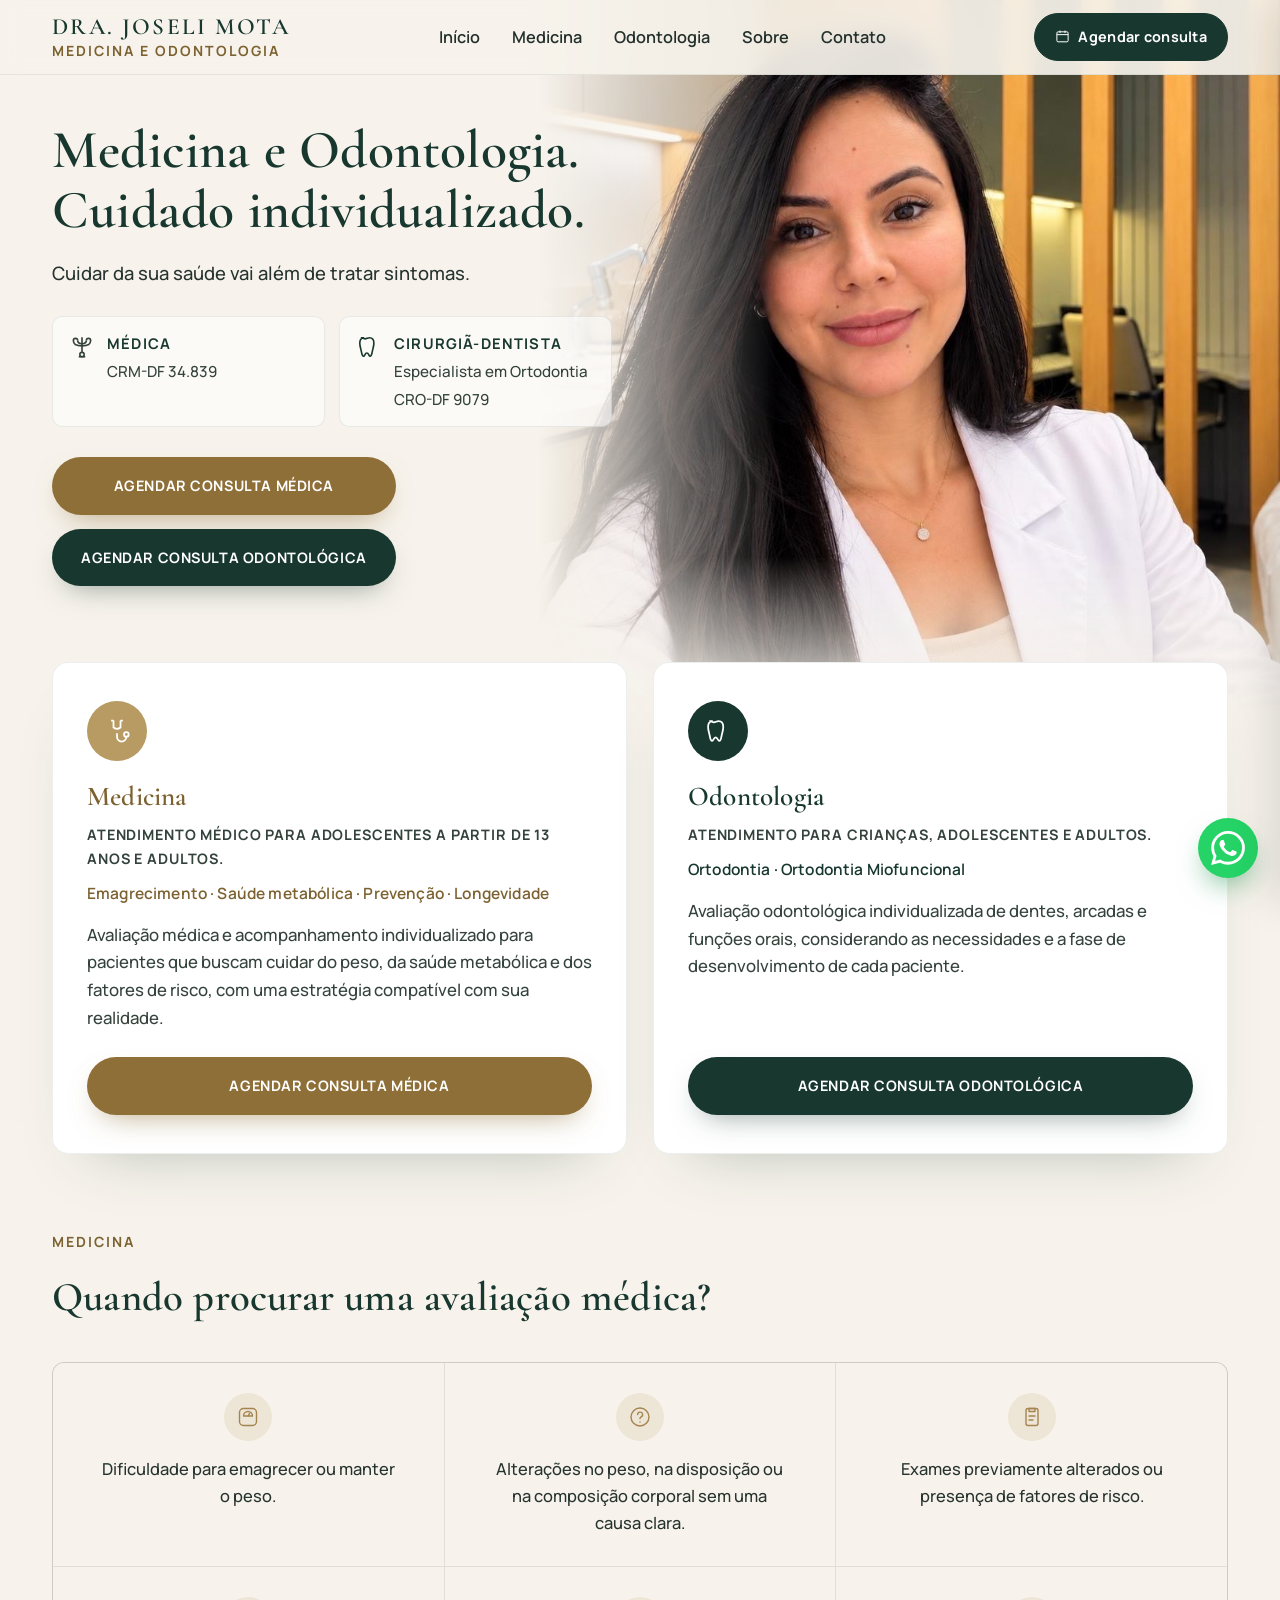
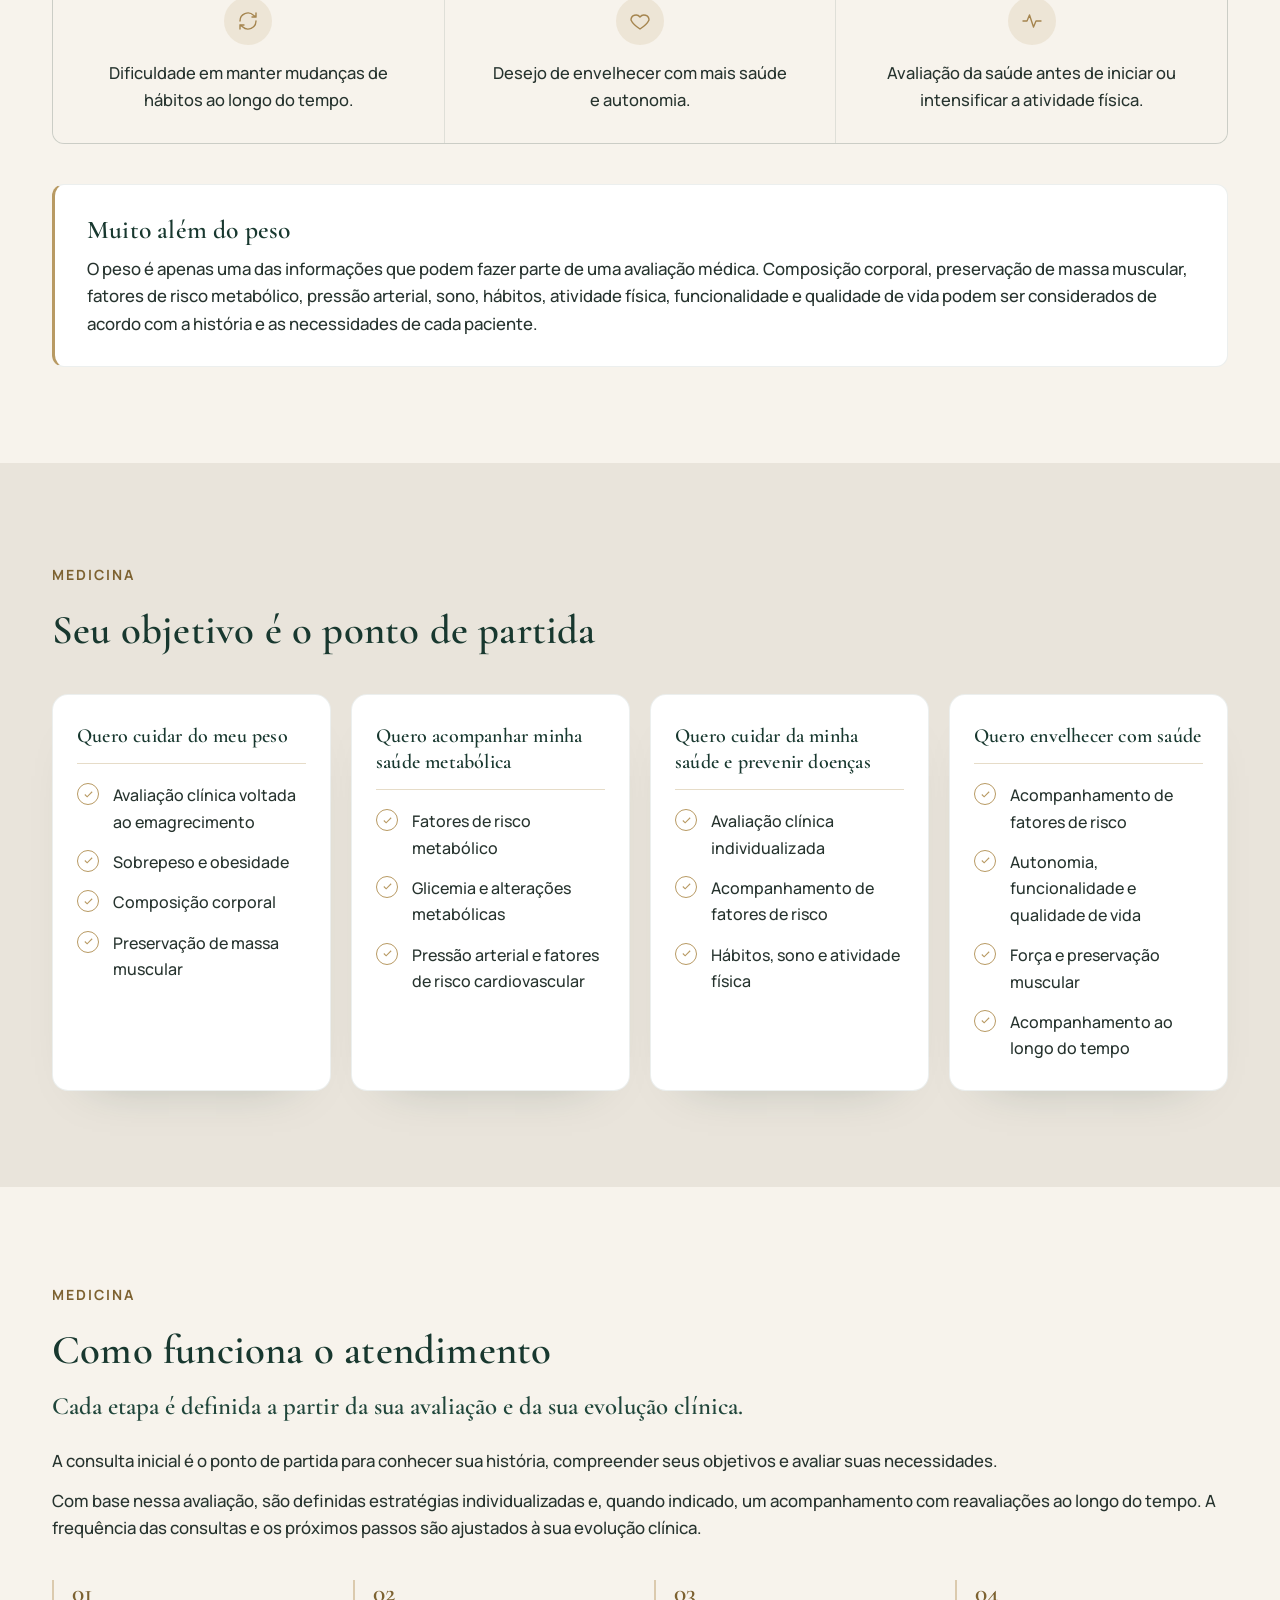
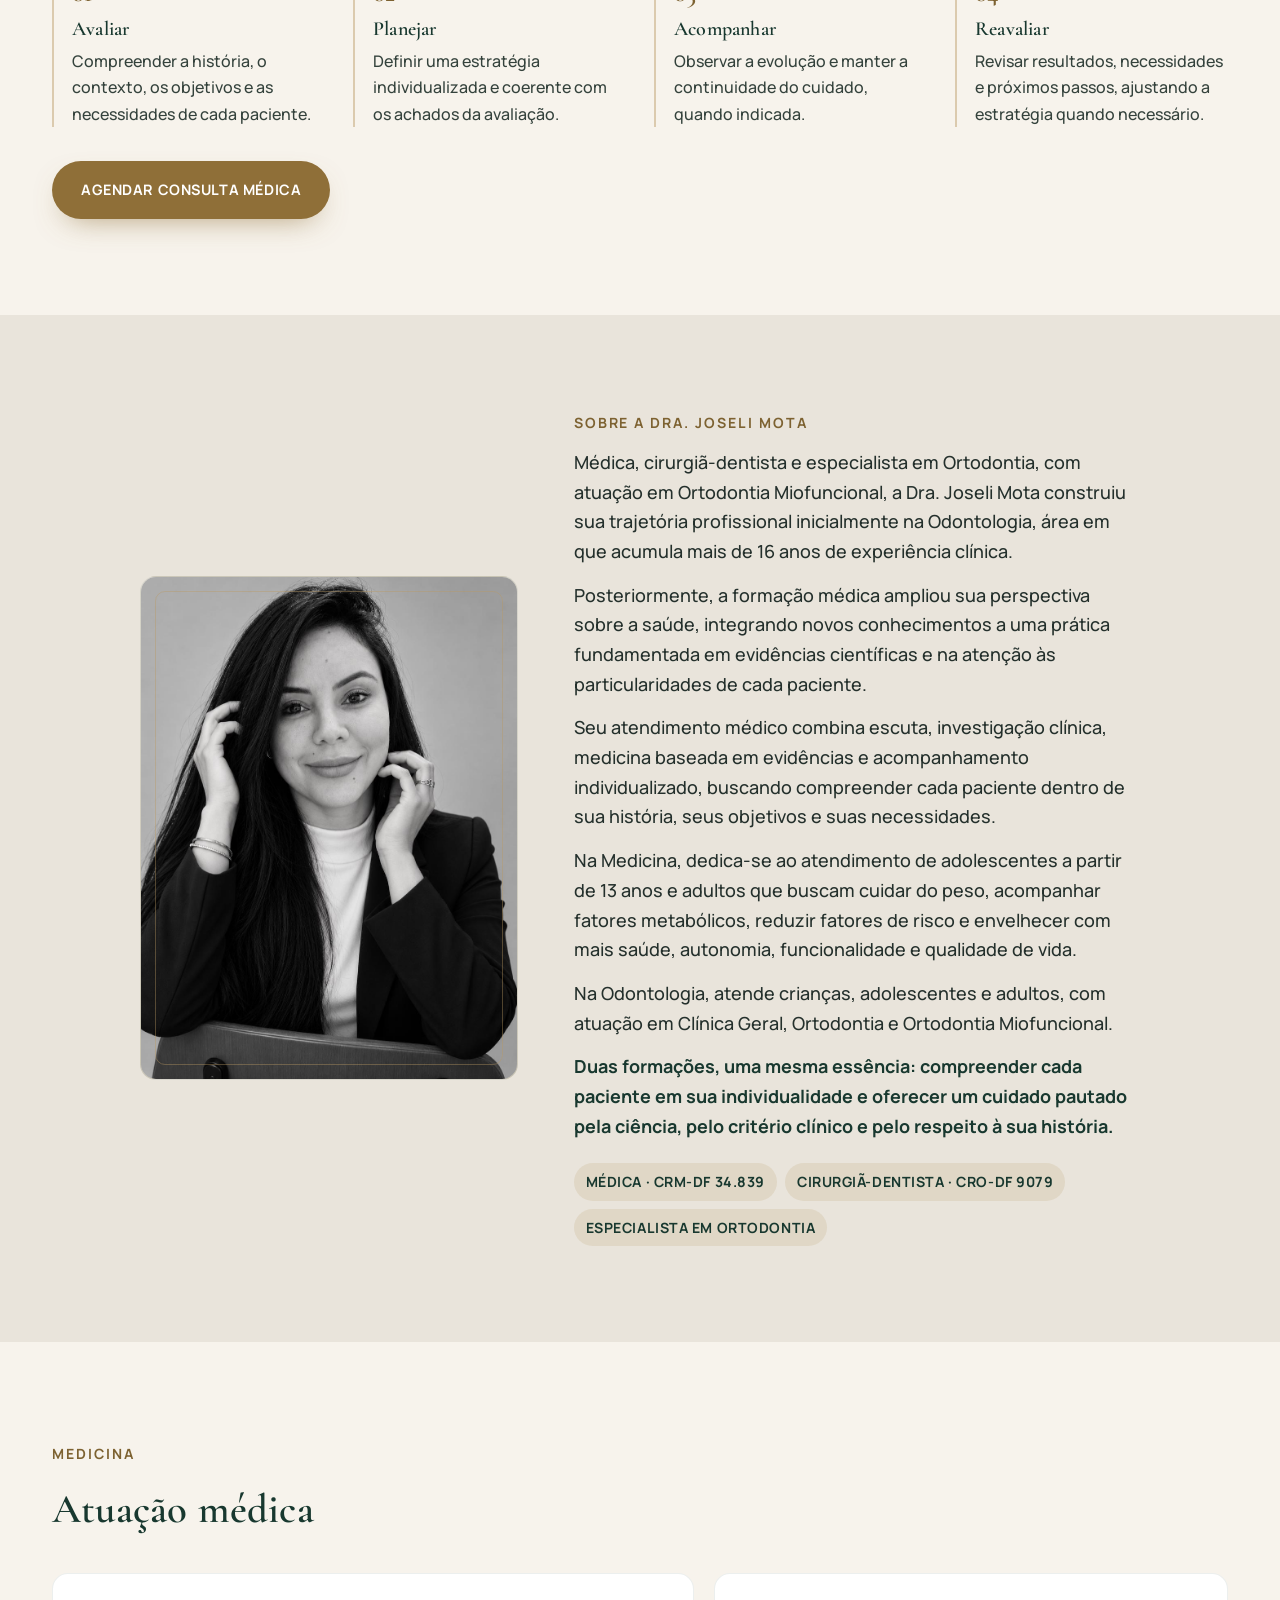
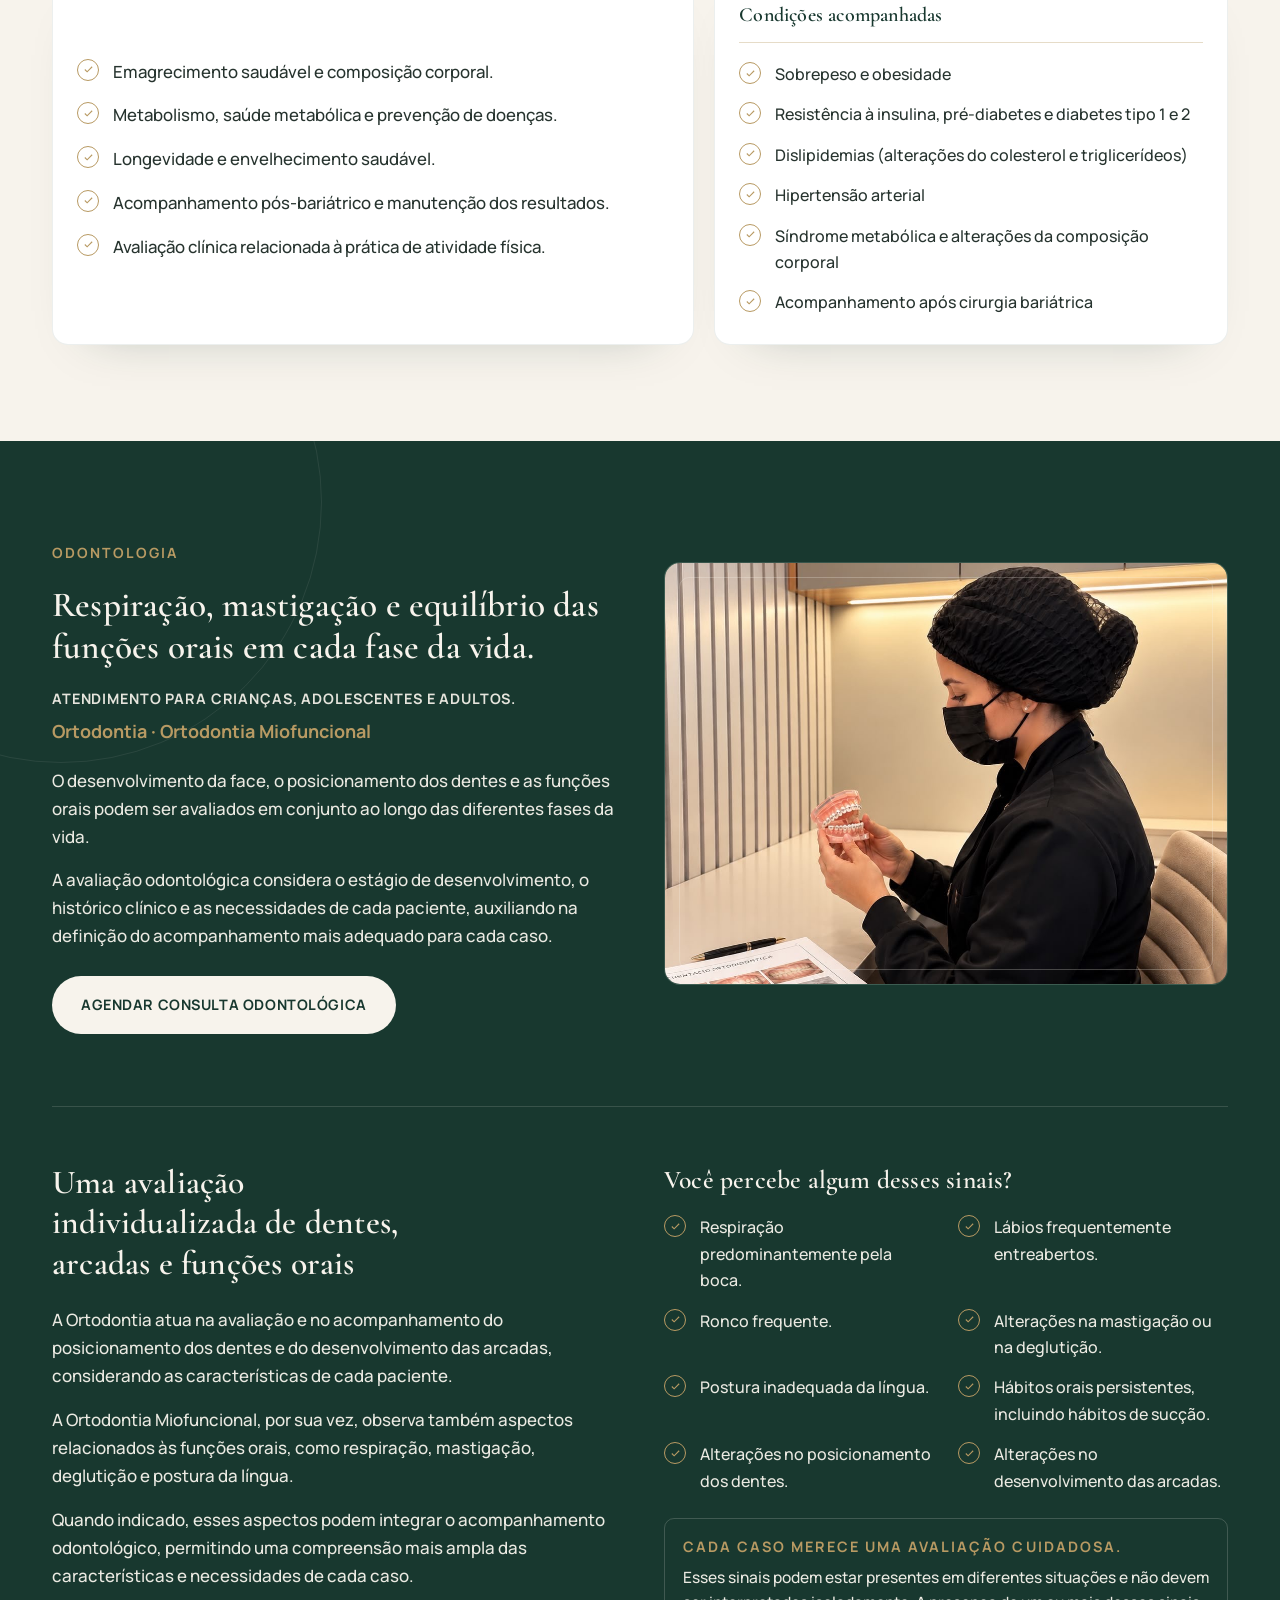
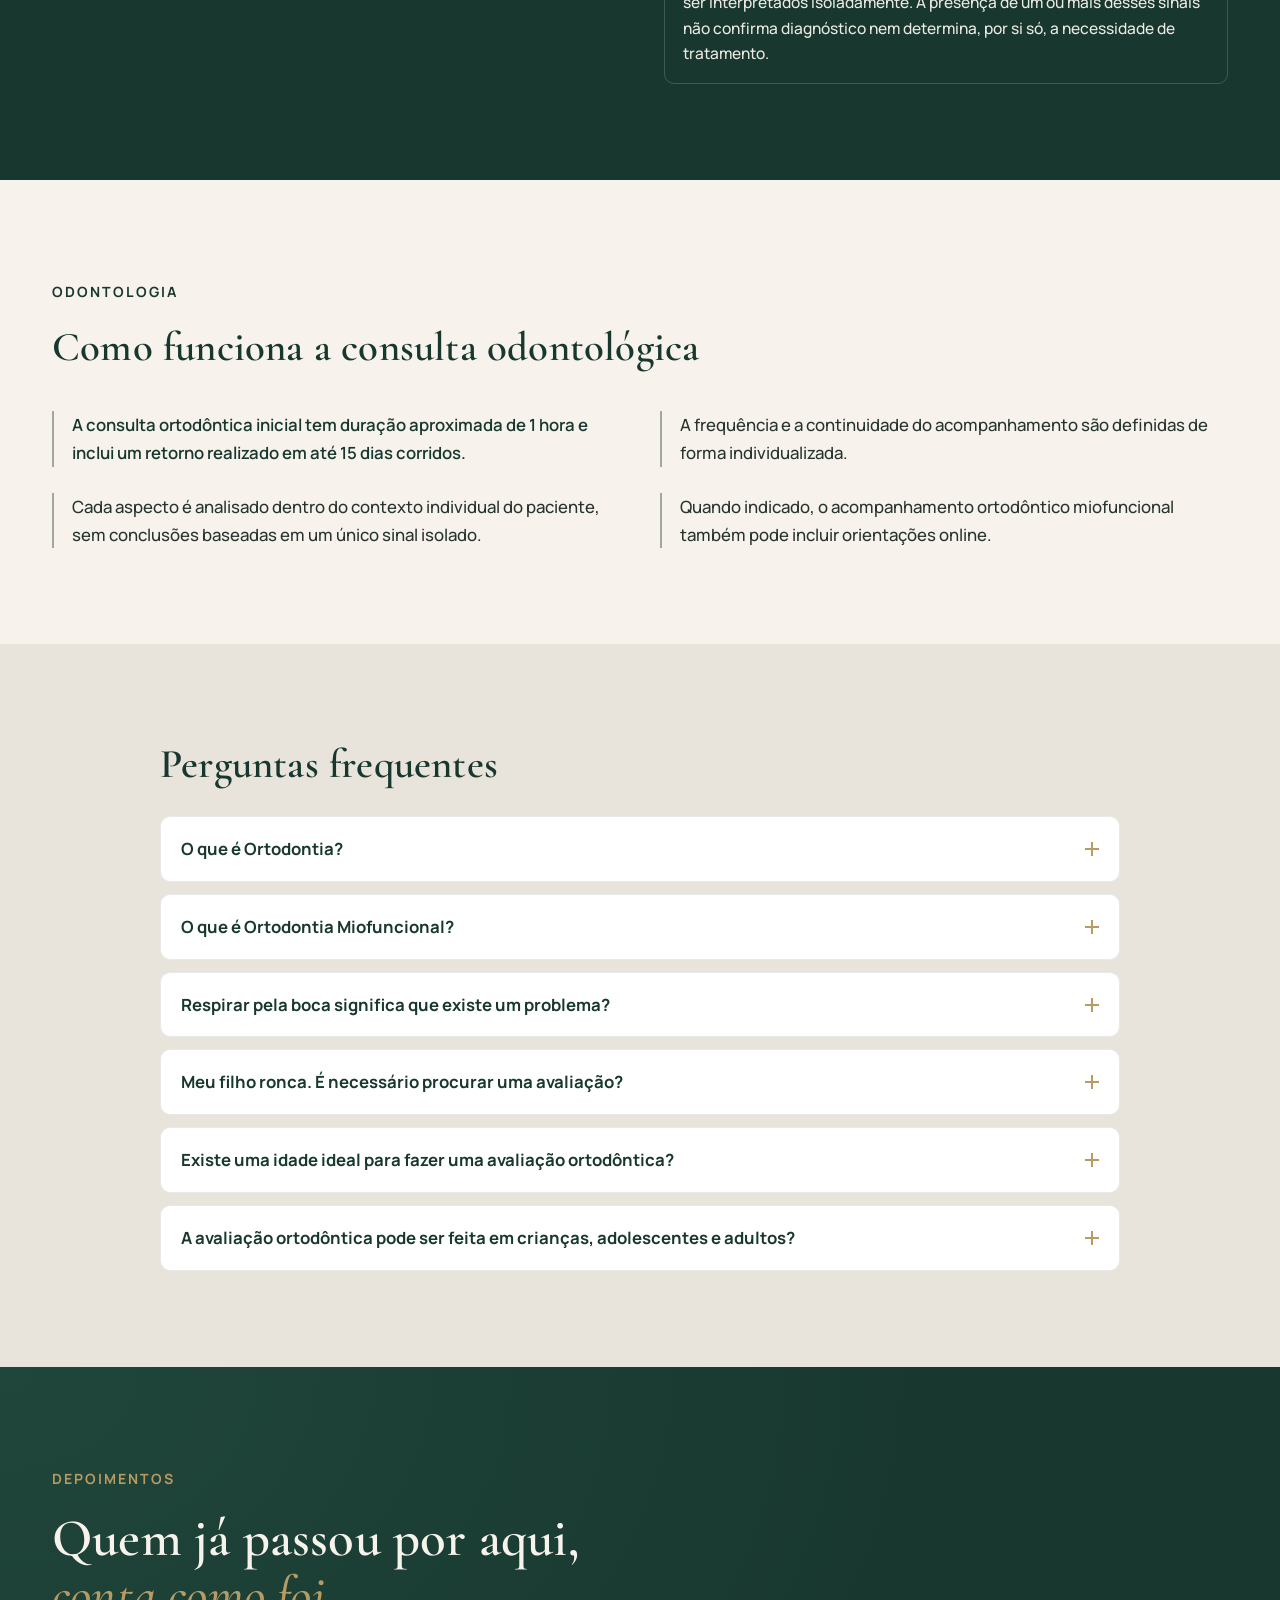
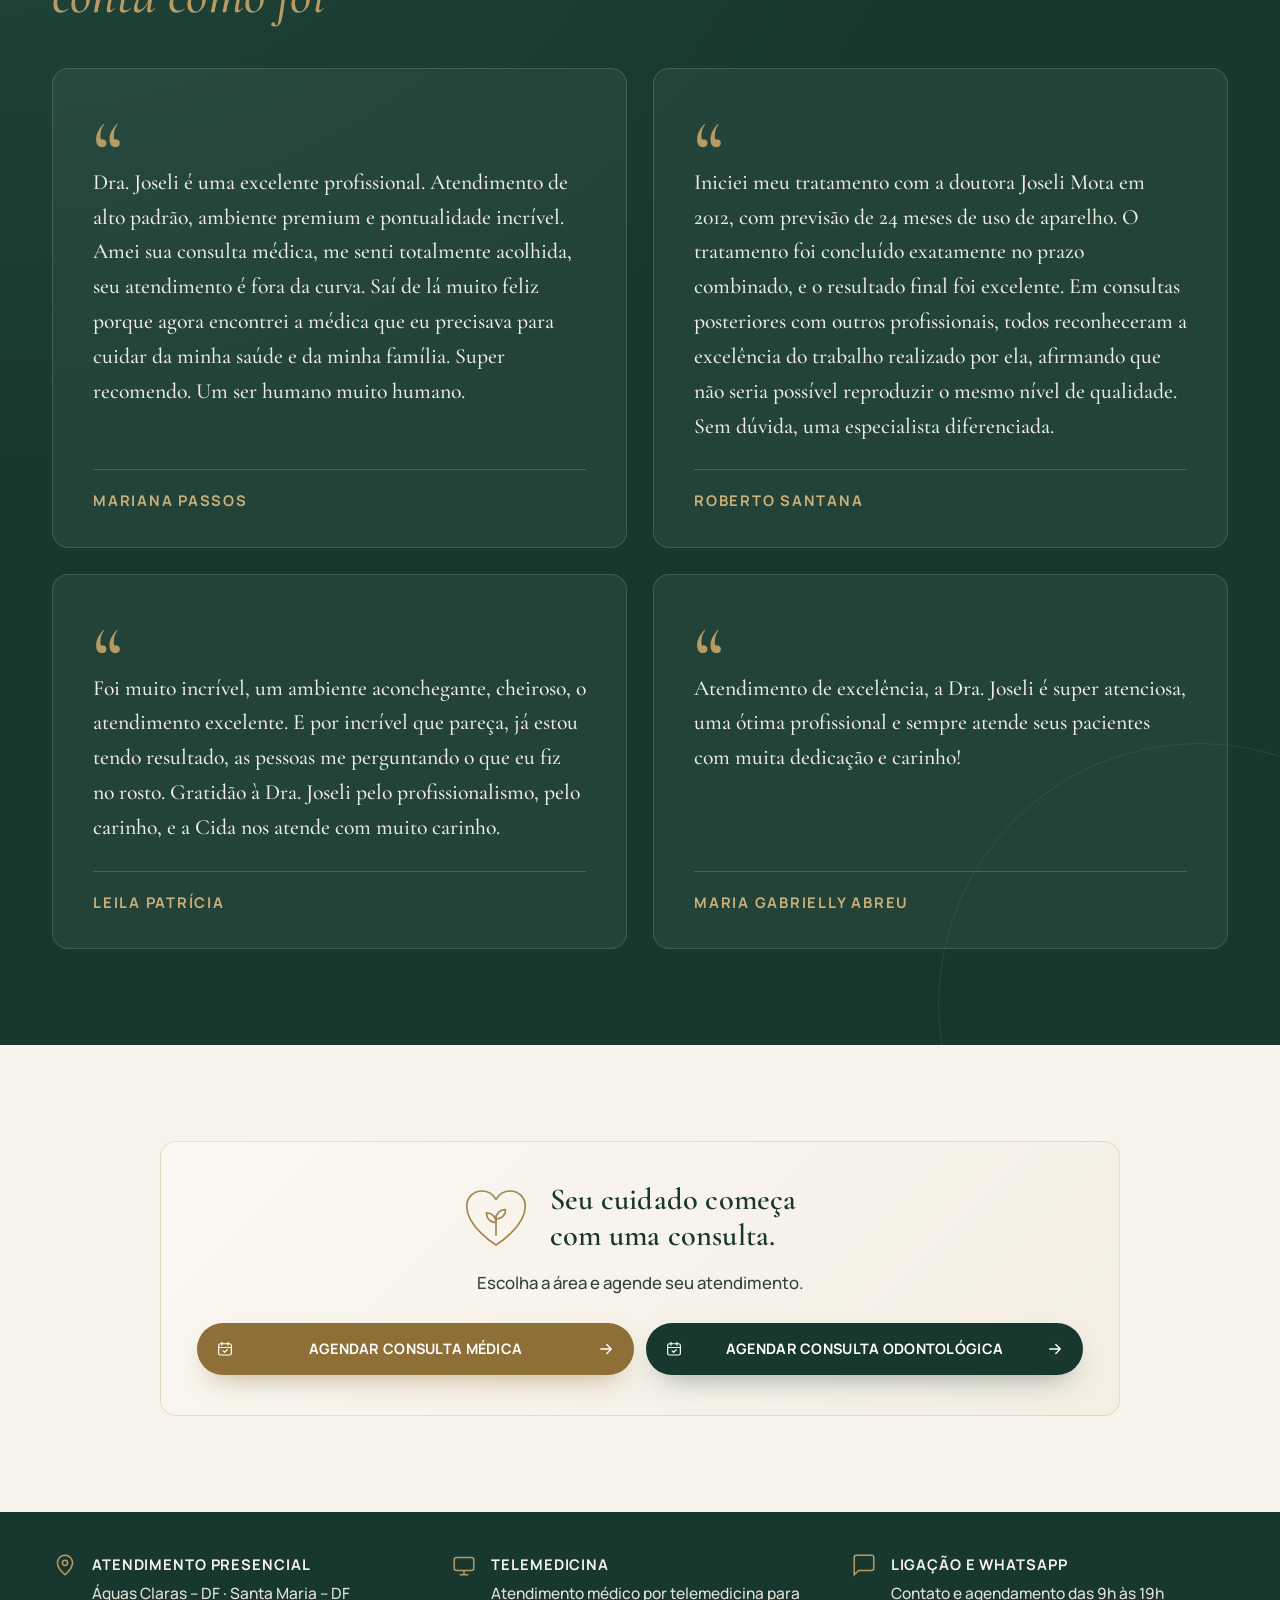
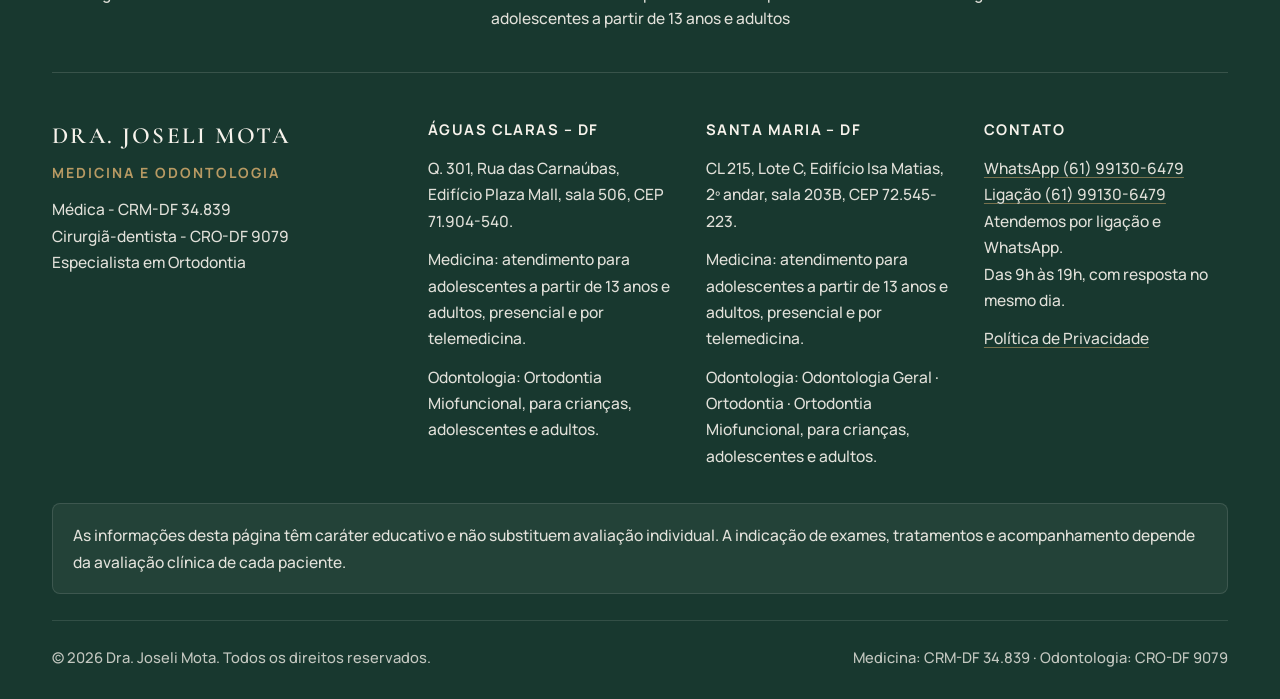
==== commit ff7d3ac3: "Depoimentos, legibilidade e ajustes de contato - Nova secao de depoimentos no lugar de Atendimentos " ====
--- a/index.html
+++ b/index.html
@@ -8,9 +8,9 @@
 
 <link rel="preconnect" href="https://fonts.googleapis.com">
 <link rel="preconnect" href="https://fonts.gstatic.com" crossorigin>
-<link href="https://fonts.googleapis.com/css2?family=Cormorant+Garamond:ital,wght@0,400;0,500;0,600;1,400&family=Manrope:wght@400;500;600;700;800&display=swap" rel="stylesheet">
-
-<link rel="stylesheet" href="css/style.css">
+<link href="https://fonts.googleapis.com/css2?family=Cormorant+Garamond:ital,wght@0,400;0,500;0,600;0,700;1,400;1,500&family=Manrope:wght@400;500;600;700;800&display=swap" rel="stylesheet">
+
+<link rel="stylesheet" href="css/style.css?v=20261109e">
 </head>
 <body>
 
@@ -135,7 +135,7 @@
       </div>
       <div class="benefits-grid">
         <div class="benefit reveal">
-          <span class="benefit-icon" aria-hidden="true"><svg viewBox="0 0 24 24" fill="none" stroke="currentColor" stroke-width="1.4" stroke-linecap="round" stroke-linejoin="round"><path d="M12 4v16M7 20h10M5 7.5h14"/><path d="M5 7.5 2.8 13.5a2.9 2.9 0 0 0 4.4 0L5 7.5zM19 7.5l-2.2 6a2.9 2.9 0 0 0 4.4 0L19 7.5z"/></svg></span>
+          <span class="benefit-icon" aria-hidden="true"><svg viewBox="0 0 24 24" fill="none" stroke="currentColor" stroke-width="1.4" stroke-linecap="round" stroke-linejoin="round"><rect x="3.5" y="3.5" width="17" height="17" rx="4"/><path d="M7.5 11h9a4.5 4.5 0 0 0-9 0z"/><path d="M12 11l1.6-2.6"/></svg></span>
           <p>Dificuldade para emagrecer ou manter o peso.</p>
         </div>
         <div class="benefit reveal">
@@ -410,47 +410,40 @@
     </div>
   </section>
 
-  <!-- ATENDIMENTOS -->
-  <section class="section" id="atendimentos">
+  <!-- DEPOIMENTOS -->
+  <section class="section testimonials" id="depoimentos">
     <div class="wrap">
       <div class="section-head reveal">
-        <h2>Atendimentos</h2>
-      </div>
-      <div class="loc-grid">
-
-        <article class="loc-card loc-card--med reveal">
-          <span class="loc-tag">Medicina</span>
-          <h3>Atendimento médico</h3>
-          <p>Atendimento médico para adolescentes a partir de 13 anos e adultos.</p>
-          <p>Atendimento presencial em Águas Claras-DF ou por telemedicina.</p>
-          <address class="loc-addr"><svg viewBox="0 0 24 24" fill="none" stroke="currentColor" stroke-width="1.5" aria-hidden="true"><path d="M12 21s-7-6-7-11a7 7 0 0 1 14 0c0 5-7 11-7 11z"/><circle cx="12" cy="10" r="2.4"/></svg><span><strong>Águas Claras</strong>Q. 301, Rua das Carnaúbas<br>Edifício Plaza Mall, sala 506<br>CEP 71.904-540</span></address>
-          <p class="loc-note"><span class="check" aria-hidden="true"><svg viewBox="0 0 24 24" fill="none" stroke="currentColor" stroke-width="2.4"><path d="M20 6 9 17l-5-5"/></svg></span>Local com acessibilidade e estacionamento gratuito.</p>
-        </article>
-
-        <article class="loc-card loc-card--odo reveal">
-          <span class="loc-tag">Odontologia</span>
-          <h3>Águas Claras</h3>
-          <p>Atendimento para crianças, adolescentes e adultos.</p>
-          <p class="loc-services">Ortodontia Miofuncional.</p>
-          <p>Orientação e acompanhamento ortodôntico miofuncional online, quando indicado.</p>
-          <address class="loc-addr"><svg viewBox="0 0 24 24" fill="none" stroke="currentColor" stroke-width="1.5" aria-hidden="true"><path d="M12 21s-7-6-7-11a7 7 0 0 1 14 0c0 5-7 11-7 11z"/><circle cx="12" cy="10" r="2.4"/></svg><span>Q. 301, Rua das Carnaúbas<br>Edifício Plaza Mall, sala 506<br>CEP 71.904-540</span></address>
-        </article>
-
-        <article class="loc-card loc-card--odo reveal">
-          <span class="loc-tag">Odontologia</span>
-          <h3>Santa Maria</h3>
-          <p>Atendimento para crianças, adolescentes e adultos.</p>
-          <p class="loc-services">Odontologia Geral · Ortodontia · Ortodontia Miofuncional</p>
-          <address class="loc-addr"><svg viewBox="0 0 24 24" fill="none" stroke="currentColor" stroke-width="1.5" aria-hidden="true"><path d="M12 21s-7-6-7-11a7 7 0 0 1 14 0c0 5-7 11-7 11z"/><circle cx="12" cy="10" r="2.4"/></svg><span>CL 215, Lote C<br>Edifício Isa Matias, 2º andar, sala 203B<br>CEP 72.545-223</span></address>
-          <p class="loc-note"><span class="check" aria-hidden="true"><svg viewBox="0 0 24 24" fill="none" stroke="currentColor" stroke-width="2.4"><path d="M20 6 9 17l-5-5"/></svg></span>Local com acessibilidade e estacionamento gratuito.</p>
-        </article>
-
+        <span class="eyebrow">Depoimentos</span>
+        <h2>Quem já passou por aqui, <em>conta como foi</em></h2>
+      </div>
+      <div class="testimonial-grid">
+        <figure class="testimonial reveal">
+          <span class="testimonial-mark" aria-hidden="true">&ldquo;</span>
+          <blockquote><p>Dra. Joseli é uma excelente profissional. Atendimento de alto padrão, ambiente premium e pontualidade incrível. Amei sua consulta médica, me senti totalmente acolhida, seu atendimento é fora da curva. Saí de lá muito feliz porque agora encontrei a médica que eu precisava para cuidar da minha saúde e da minha família. Super recomendo. Um ser humano muito humano.</p></blockquote>
+          <figcaption>Mariana Passos</figcaption>
+        </figure>
+        <figure class="testimonial reveal">
+          <span class="testimonial-mark" aria-hidden="true">&ldquo;</span>
+          <blockquote><p>Iniciei meu tratamento com a doutora Joseli Mota em 2012, com previsão de 24 meses de uso de aparelho. O tratamento foi concluído exatamente no prazo combinado, e o resultado final foi excelente. Em consultas posteriores com outros profissionais, todos reconheceram a excelência do trabalho realizado por ela, afirmando que não seria possível reproduzir o mesmo nível de qualidade. Sem dúvida, uma especialista diferenciada.</p></blockquote>
+          <figcaption>Roberto Santana</figcaption>
+        </figure>
+        <figure class="testimonial reveal">
+          <span class="testimonial-mark" aria-hidden="true">&ldquo;</span>
+          <blockquote><p>Foi muito incrível, um ambiente aconchegante, cheiroso, o atendimento excelente. E por incrível que pareça, já estou tendo resultado, as pessoas me perguntando o que eu fiz no rosto. Gratidão à Dra. Joseli pelo profissionalismo, pelo carinho, e a Cida nos atende com muito carinho.</p></blockquote>
+          <figcaption>Leila Patrícia</figcaption>
+        </figure>
+        <figure class="testimonial reveal">
+          <span class="testimonial-mark" aria-hidden="true">&ldquo;</span>
+          <blockquote><p>Atendimento de excelência, a Dra. Joseli é super atenciosa, uma ótima profissional e sempre atende seus pacientes com muita dedicação e carinho!</p></blockquote>
+          <figcaption>Maria Gabrielly Abreu</figcaption>
+        </figure>
       </div>
     </div>
   </section>
 
   <!-- FECHAMENTO -->
-  <section class="section section-alt" id="agendar">
+  <section class="section" id="agendar">
     <div class="wrap">
       <aside class="faq-cta reveal">
         <div class="faq-cta-head">
@@ -484,7 +477,7 @@
       </div>
       <div class="footer-top__item">
         <span class="footer-top__icon" aria-hidden="true"><svg viewBox="0 0 24 24" fill="none" stroke="currentColor" stroke-width="1.4"><path d="M21 15a2 2 0 0 1-2 2H7l-4 4V5a2 2 0 0 1 2-2h14a2 2 0 0 1 2 2z"/></svg></span>
-        <div><strong>WhatsApp oficial</strong><span>Contato e agendamento das 9h às 19h</span></div>
+        <div><strong>Ligação e WhatsApp</strong><span>Contato e agendamento das 9h às 19h</span></div>
       </div>
     </div>
 
@@ -503,11 +496,12 @@
       <div>
         <h4>Santa Maria – DF</h4>
         <p>CL 215, Lote C, Edifício Isa Matias, 2º andar, sala 203B, CEP 72.545-223.</p>
+        <p>Medicina: atendimento para adolescentes a partir de 13 anos e adultos, presencial e por telemedicina.</p>
         <p>Odontologia: Odontologia Geral · Ortodontia · Ortodontia Miofuncional, para crianças, adolescentes e adultos.</p>
       </div>
       <div>
         <h4>Contato</h4>
-        <p><a href="https://wa.me/5561991306479" target="_blank" rel="noopener" data-wa>WhatsApp (61) 99130-6479</a><br>Somente WhatsApp, sem chamadas telefônicas.<br>Das 9h às 19h, com resposta no mesmo dia.</p>
+        <p><a href="https://wa.me/5561991306479" target="_blank" rel="noopener" data-wa>WhatsApp (61) 99130-6479</a><br><a href="tel:+5561991306479">Ligação (61) 99130-6479</a><br>Atendemos por ligação e WhatsApp.<br>Das 9h às 19h, com resposta no mesmo dia.</p>
         <p><a href="#" id="privacyLink">Política de Privacidade</a></p>
       </div>
     </div>
--- a/css/style.css
+++ b/css/style.css
@@ -12,6 +12,11 @@
   --marfim:#F7F3EC;
   --areia:#E9E4DB;
   --grafite:#24302C;
+  /* Legibilidade: tons de texto escuros e dourado escurecido para texto pequeno sobre fundo claro */
+  --texto:#26332e;
+  --texto-2:#34423c;
+  --dourado-texto:#7d6231;
+  --dourado-btn:#8f6f38;
   --branco:#FFFFFF;
   --serif:'Cormorant Garamond', 'Georgia', serif;
   --sans:'Manrope', 'Segoe UI', system-ui, sans-serif;
@@ -25,11 +30,12 @@
   font-family:var(--sans);
   color:var(--grafite);
   background:var(--marfim);
-  font-size:16px;
-  line-height:1.6;
+  font-size:17px;
+  font-weight:500;
+  line-height:1.65;
   -webkit-font-smoothing:antialiased;
 }
-@media(min-width:768px){ body{font-size:17px;} }
+@media(min-width:768px){ body{font-size:18px;} }
 
 img,svg{display:block;max-width:100%;}
 a{color:inherit;text-decoration:none;}
@@ -39,22 +45,22 @@
 
 h1,h2,h3{font-family:var(--serif);font-weight:600;color:var(--verde);letter-spacing:.2px;}
 h1{font-size:clamp(2.1rem,5vw,3.35rem);line-height:1.12;}
-h2{font-size:clamp(1.7rem,3.4vw,2.45rem);line-height:1.18;font-weight:500;}
-h3{font-size:clamp(1.2rem,2.2vw,1.5rem);line-height:1.3;font-weight:600;}
+h2{font-size:clamp(1.8rem,3.4vw,2.55rem);line-height:1.18;font-weight:600;}
+h3{font-size:clamp(1.3rem,2.2vw,1.6rem);line-height:1.3;font-weight:600;}
 p{max-width:70ch;}
 .center{text-align:center;margin-inline:auto;}
 .eyebrow{
   font-family:var(--sans);
-  font-size:.72rem;
-  letter-spacing:.18em;
+  font-size:.88rem;
+  letter-spacing:.14em;
   text-transform:uppercase;
-  color:var(--dourado);
+  color:var(--dourado-texto);
   font-weight:700;
   display:inline-block;
   margin-bottom:14px;
 }
-.lead{font-size:1.06rem;color:#3c4a44;max-width:60ch;}
-.fineprint{font-size:.82rem;color:#5a675f;margin-top:14px;}
+.lead{font-size:1.15rem;color:var(--texto);max-width:60ch;}
+.fineprint{font-size:.92rem;color:var(--texto-2);margin-top:14px;}
 .section{padding:96px 0;}
 @media(max-width:767px){ .section{padding:64px 0;} }
 .section-alt{background:var(--areia);}
@@ -76,10 +82,10 @@
 .brand{display:flex;align-items:center;gap:12px;}
 .brand-text{display:flex;flex-direction:column;line-height:1.05;}
 .brand-name{font-family:var(--serif);font-size:1.22rem;color:var(--verde);font-weight:600;letter-spacing:.1em;text-transform:uppercase;}
-.brand-tag{font-size:.64rem;letter-spacing:.16em;text-transform:uppercase;color:var(--dourado);margin-top:5px;font-weight:700;white-space:nowrap;}
+.brand-tag{font-size:.74rem;letter-spacing:.14em;text-transform:uppercase;color:var(--dourado-texto);margin-top:5px;font-weight:700;white-space:nowrap;}
 @media(min-width:768px){
   .brand-name{font-size:1.45rem;}
-  .brand-tag{font-size:.74rem;}
+  .brand-tag{font-size:.88rem;}
 }
 
 .nav-links{display:none;gap:32px;align-items:center;}
@@ -96,7 +102,7 @@
 .nav-cta{
   display:none;align-items:center;gap:8px;
   background:var(--verde);color:#fff;padding:11px 20px;border-radius:999px;
-  font-size:.8rem;font-weight:700;letter-spacing:.02em;
+  font-size:.9rem;font-weight:700;letter-spacing:.02em;
   border:1px solid var(--verde);
   transition:background .25s ease;
 }
@@ -121,7 +127,7 @@
 .mobile-menu a{padding:14px 4px;font-size:1.05rem;font-weight:600;border-bottom:1px solid var(--areia);}
 .mobile-menu-cta{
   margin-top:18px;text-align:center;background:var(--verde);color:#fff;border-radius:999px;
-  border-bottom:none !important;font-size:.9rem;letter-spacing:.02em;
+  border-bottom:none !important;font-size:1rem;letter-spacing:.02em;
 }
 .mobile-menu-close{align-self:flex-end;background:none;border:none;font-size:1.6rem;color:var(--verde);cursor:pointer;margin-bottom:10px;}
 .overlay{position:fixed;inset:0;background:rgba(24,56,47,.35);z-index:150;opacity:0;pointer-events:none;transition:opacity .3s ease;}
@@ -130,7 +136,7 @@
 /* ---------- Buttons ---------- */
 .btn{
   display:inline-flex;align-items:center;justify-content:center;gap:8px;
-  padding:15px 28px;border-radius:999px;font-weight:700;font-size:.82rem;
+  padding:16px 28px;border-radius:999px;font-weight:700;font-size:.9rem;
   letter-spacing:.04em;text-transform:uppercase;text-align:center;
   cursor:pointer;border:1px solid transparent;
   transition:transform .2s ease, background .25s ease, box-shadow .25s ease, border-color .25s ease;
@@ -144,8 +150,8 @@
 .btn-gold{background:var(--dourado);color:#fff;box-shadow:0 12px 30px -14px rgba(165,133,79,.55);}
 .btn-gold:hover{background:var(--dourado-2);}
 /* Paleta por área: Medicina = dourado / Odontologia = verde */
-.btn-med{background:var(--dourado-2);color:#fff;box-shadow:0 12px 30px -14px rgba(165,133,79,.7);}
-.btn-med:hover{background:#94773f;}
+.btn-med{background:var(--dourado-btn);color:#fff;box-shadow:0 12px 30px -14px rgba(143,111,56,.7);}
+.btn-med:hover{background:#7a5e2f;}
 .btn-odo{background:var(--verde);color:#fff;box-shadow:0 12px 30px -14px rgba(24,56,47,.55);}
 .btn-odo:hover{background:var(--verde-2);}
 .btn-odo--on-dark{background:var(--marfim);color:var(--verde);box-shadow:none;}
@@ -197,12 +203,14 @@
 .cred-icon{width:26px;height:26px;color:var(--dourado);flex-shrink:0;}
 .cred--odo .cred-icon{color:var(--verde);}
 .cred div{display:flex;flex-direction:column;}
-.cred strong{font-size:.78rem;letter-spacing:.08em;text-transform:uppercase;color:var(--verde);}
-.cred span{font-size:.82rem;color:#4a564f;margin-top:3px;}
+.cred strong{font-size:.92rem;letter-spacing:.08em;text-transform:uppercase;color:var(--verde);}
+.cred span{font-size:.95rem;color:var(--texto-2);margin-top:3px;}
 
 .hero-ctas{display:grid;grid-template-columns:1fr;gap:14px;margin-bottom:18px;}
 @media(min-width:560px){ .hero-ctas{width:max-content;max-width:100%;} }
-.hero-micro{font-size:.85rem;color:#5a675f;max-width:54ch;}
+@media(max-width:559px){ .hero-ctas .btn,.area-card .btn{padding-inline:16px;letter-spacing:.01em;} }
+@media(max-width:400px){ .area-card{padding:32px 22px;} }
+.hero-micro{font-size:.95rem;color:var(--texto-2);max-width:54ch;}
 
 /* ---------- Áreas: Medicina / Odontologia ---------- */
 .areas-band{padding-top:0;padding-bottom:24px;margin-top:-52px;position:relative;z-index:5;}
@@ -222,10 +230,10 @@
 .area-icon--green{background:var(--verde);}
 .area-icon--gold{background:var(--dourado);}
 .area-card h2{font-size:1.7rem;margin-bottom:10px;}
-.area-card--med h2{color:var(--dourado-2);}
-.area-pillars{font-size:.86rem;font-weight:600;color:var(--verde);letter-spacing:.01em;margin-bottom:14px;}
-.area-card--med .area-pillars{color:var(--dourado-2);}
-.area-desc{font-size:.95rem;color:#4a564f;margin-bottom:26px;flex-grow:1;}
+.area-card--med h2{color:var(--dourado-texto);}
+.area-pillars{font-size:.97rem;font-weight:600;color:var(--verde);letter-spacing:.01em;margin-bottom:14px;}
+.area-card--med .area-pillars{color:var(--dourado-texto);}
+.area-desc{font-size:1.05rem;color:var(--texto-2);margin-bottom:26px;flex-grow:1;}
 
 /* ---------- Benefícios ---------- */
 .benefits-grid{
@@ -243,7 +251,7 @@
   display:flex;align-items:center;justify-content:center;
 }
 .benefit-icon svg{width:24px;height:24px;}
-.benefit p{font-size:.92rem;color:#3c4a44;max-width:24ch;}
+.benefit p{font-size:1.03rem;color:var(--texto);max-width:24ch;}
 
 /* ---------- Como funciona ---------- */
 .about-band__flow{text-align:left;display:flex;flex-direction:column;align-items:flex-start;}
@@ -252,9 +260,9 @@
 @media(min-width:560px){ .flow-steps{grid-template-columns:1fr 1fr;} }
 @media(min-width:1000px){ .flow-steps{grid-template-columns:repeat(4,1fr);gap:28px;} }
 .flow-step{padding-left:18px;border-left:2px solid rgba(184,154,99,.45);}
-.flow-num{font-family:var(--serif);font-size:1.5rem;color:var(--dourado);line-height:1;}
-.flow-step h3{margin:6px 0 6px;font-size:1.1rem;}
-.flow-step p{font-size:.9rem;color:#4a564f;}
+.flow-num{font-family:var(--serif);font-size:1.6rem;font-weight:600;color:var(--dourado-texto);line-height:1;}
+.flow-step h3{margin:6px 0 6px;font-size:1.25rem;}
+.flow-step p{font-size:1rem;color:var(--texto-2);}
 .about-band__flow .fineprint{margin-top:14px;}
 
 /* ---------- Sobre ---------- */
@@ -272,8 +280,8 @@
 .text-block__closing strong{color:var(--verde);font-weight:700;}
 .cred-badges{display:flex;flex-wrap:wrap;gap:8px;margin-top:22px;}
 .cred-badges li{
-  font-size:.72rem;font-weight:700;letter-spacing:.05em;text-transform:uppercase;color:var(--verde);
-  background:rgba(184,154,99,.16);padding:7px 12px;border-radius:999px;
+  font-size:.88rem;font-weight:700;letter-spacing:.04em;text-transform:uppercase;color:var(--verde);
+  background:rgba(184,154,99,.18);padding:7px 12px;border-radius:999px;
 }
 
 .about-portrait{
@@ -305,9 +313,9 @@
 .ortho-section h2,.ortho-section h3{color:var(--marfim);}
 .ortho-section .eyebrow{color:var(--dourado);}
 .ortho-copy h2{margin:6px 0 20px;}
-.ortho-section .lead{color:rgba(247,243,236,.85);margin-bottom:18px;}
+.ortho-section .lead{color:rgba(247,243,236,.94);margin-bottom:18px;}
 .ortho-note-inline{
-  font-size:.9rem;color:rgba(247,243,236,.78);border-left:2px solid var(--dourado);
+  font-size:1rem;color:rgba(247,243,236,.9);border-left:2px solid var(--dourado);
   padding-left:16px;margin-bottom:28px;max-width:56ch;
 }
 .ortho-include .about-portrait{
@@ -319,7 +327,7 @@
 .ortho-include .about-portrait::after{border-color:rgba(247,243,236,.25);}
 .ortho-include h3{margin-bottom:16px;}
 .check-list{display:grid;gap:14px;}
-.check-list li{display:flex;gap:14px;align-items:flex-start;font-size:.92rem;color:rgba(247,243,236,.9);}
+.check-list li{display:flex;gap:14px;align-items:flex-start;font-size:1.02rem;color:rgba(247,243,236,.95);}
 .check{
   flex-shrink:0;width:22px;height:22px;border-radius:50%;border:1px solid var(--dourado);color:var(--dourado);
   display:flex;align-items:center;justify-content:center;margin-top:1px;
@@ -346,7 +354,7 @@
 .faq-item summary{
   list-style:none;cursor:pointer;padding:18px 20px;min-height:56px;
   display:flex;align-items:center;justify-content:space-between;gap:16px;
-  font-weight:600;font-size:.96rem;color:var(--verde);
+  font-weight:700;font-size:1.05rem;color:var(--verde);
   outline:none;-webkit-tap-highlight-color:transparent;
   transition:color .3s ease;
 }
@@ -366,7 +374,7 @@
 .faq-item[open] .faq-toggle{transform:rotate(180deg);}
 .faq-item[open] .faq-toggle::after{transform:scaleY(0);}
 .faq-answer{padding:0 20px 20px;}
-.faq-answer p{font-size:.92rem;color:#4a564f;max-width:64ch;}
+.faq-answer p{font-size:1.02rem;color:var(--texto-2);max-width:64ch;}
 
 .faq-cta{
   background:linear-gradient(135deg,#FBF8F2 0%,#F4EEE3 100%);
@@ -377,9 +385,9 @@
 .faq-cta-mark{width:56px;height:56px;flex-shrink:0;color:var(--dourado-2);}
 .faq-cta-mark svg{width:100%;height:100%;}
 .faq-cta h3{color:var(--verde);font-size:clamp(1.45rem,2.6vw,1.9rem);line-height:1.2;max-width:18ch;}
-.faq-cta p{color:#4a564f;font-size:.92rem;margin-bottom:6px;}
+.faq-cta p{color:var(--texto-2);font-size:1.05rem;margin-bottom:6px;}
 .faq-cta-actions{display:flex;flex-direction:column;gap:12px;width:100%;margin-top:6px;}
-.faq-cta .btn{flex:1 1 0;width:100%;justify-content:space-between;gap:8px;padding:15px 16px;font-size:.66rem;letter-spacing:.02em;line-height:1.25;}
+.faq-cta .btn{flex:1 1 0;width:100%;justify-content:space-between;gap:8px;padding:16px 18px;font-size:.9rem;letter-spacing:.02em;line-height:1.3;}
 .faq-cta .btn span{flex:1;text-align:center;}
 .faq-cta .btn svg{width:18px;height:18px;flex-shrink:0;}
 @media(min-width:1000px){
@@ -393,14 +401,14 @@
 .section-head h2{margin-top:6px;}
 .benefits-grid{margin-top:40px;}
 .benefit p{max-width:30ch;}
-.area-audience{font-size:.74rem;font-weight:700;letter-spacing:.08em;text-transform:uppercase;color:#5a675f;margin-bottom:10px;}
+.area-audience{font-size:.9rem;font-weight:700;letter-spacing:.06em;text-transform:uppercase;color:var(--texto-2);margin-bottom:10px;}
 
 .panel-note{
   width:100%;max-width:none;margin:40px 0 0;padding:28px 32px;background:var(--branco);
   border:1px solid rgba(24,56,47,.08);border-left:3px solid var(--dourado);border-radius:var(--radius);
 }
 .panel-note h3{margin-bottom:8px;}
-.panel-note p{font-size:.95rem;color:#3c4a44;max-width:none;}
+.panel-note p{font-size:1.05rem;color:var(--texto);max-width:none;}
 
 .goal-grid,.scope-grid{display:grid;gap:20px;margin-top:40px;}
 @media(min-width:700px){ .goal-grid{grid-template-columns:1fr 1fr;} }
@@ -412,18 +420,18 @@
   box-shadow:0 24px 50px -40px rgba(24,56,47,.35);
 }
 .goal-card h3{font-size:1.25rem;margin-bottom:18px;padding-bottom:14px;border-bottom:1px solid rgba(184,154,99,.35);}
-.goal-card .check-list li{color:#3c4a44;font-size:.9rem;}
+.goal-card .check-list li{color:var(--texto);font-size:1rem;}
 .goal-card--plain{display:flex;align-items:center;}
 .goal-card--plain .check-list{gap:16px;}
-.goal-card--plain .check-list li{font-size:.96rem;}
-
-.flow-sub{font-family:var(--serif);font-size:clamp(1.15rem,2vw,1.4rem);color:var(--verde-2);margin:0 0 20px;}
-.flow-text{width:100%;max-width:none;margin:0 0 38px;display:grid;gap:12px;font-size:.96rem;color:#3c4a44;text-align:left;}
+.goal-card--plain .check-list li{font-size:1.05rem;}
+
+.flow-sub{font-family:var(--serif);font-size:clamp(1.3rem,2vw,1.55rem);font-weight:600;color:var(--verde-2);margin:0 0 20px;}
+.flow-text{width:100%;max-width:none;margin:0 0 38px;display:grid;gap:12px;font-size:1.05rem;color:var(--texto);text-align:left;}
 .flow-text p{max-width:none;}
 
-.ortho-aud{font-size:.74rem;font-weight:700;letter-spacing:.08em;text-transform:uppercase;color:rgba(247,243,236,.75);margin-bottom:6px;}
+.ortho-aud{font-size:.9rem;font-weight:700;letter-spacing:.06em;text-transform:uppercase;color:rgba(247,243,236,.92);margin-bottom:6px;}
 .ortho-pillars{font-weight:700;color:var(--dourado);margin-bottom:20px;}
-.ortho-text{font-size:.98rem;color:rgba(247,243,236,.85);margin-bottom:16px;max-width:60ch;}
+.ortho-text{font-size:1.06rem;color:rgba(247,243,236,.95);margin-bottom:16px;max-width:60ch;}
 .ortho-copy .btn{margin-top:10px;}
 .ortho-copy h2{font-size:clamp(1.6rem,3vw,2.2rem);}
 .ortho-grid--second{margin-top:72px;padding-top:56px;border-top:1px solid rgba(247,243,236,.14);}
@@ -432,42 +440,54 @@
 .ortho-grid--second h3.ortho-highlight{font-size:clamp(1.6rem,3vw,2.1rem);line-height:1.2;margin-bottom:22px;max-width:24ch;}
 .signs-list{margin-top:18px;}
 @media(min-width:640px){ .signs-list{grid-template-columns:1fr 1fr;column-gap:24px;} }
-.signs-list li{font-size:.9rem;}
+.signs-list li{font-size:1rem;}
 .ressalva{
   margin-top:24px;padding:16px 18px;border:1px solid rgba(247,243,236,.18);border-radius:10px;
-  font-size:.85rem;color:rgba(247,243,236,.85);max-width:none;
-}
-.ressalva strong{display:block;font-size:.72rem;letter-spacing:.14em;text-transform:uppercase;color:var(--dourado);margin-bottom:6px;}
+  font-size:.97rem;color:rgba(247,243,236,.95);max-width:none;
+}
+.ressalva strong{display:block;font-size:.9rem;letter-spacing:.14em;text-transform:uppercase;color:var(--dourado);margin-bottom:6px;}
 
 .info-grid{display:grid;gap:22px;margin:40px 0 0;}
 @media(min-width:760px){ .info-grid{grid-template-columns:1fr 1fr;gap:26px 40px;} }
-.info-item{padding-left:18px;border-left:2px solid rgba(184,154,99,.45);font-size:.96rem;color:#3c4a44;max-width:none;}
+.info-item{padding-left:18px;border-left:2px solid rgba(184,154,99,.45);font-size:1.05rem;color:var(--texto);max-width:none;}
 .info-item--lead{color:var(--verde);font-weight:600;}
 .info-grid--odo .info-item{border-left-color:rgba(24,56,47,.4);}
 #consulta-odontologica .eyebrow{color:var(--verde);}
 
-.loc-grid{display:grid;gap:22px;margin-top:40px;}
-@media(min-width:1000px){ .loc-grid{grid-template-columns:repeat(3,1fr);} }
-.loc-card{
-  background:var(--branco);border:1px solid rgba(24,56,47,.08);border-radius:16px;padding:30px 26px;
-  display:flex;flex-direction:column;gap:10px;box-shadow:0 24px 50px -40px rgba(24,56,47,.35);
-}
-.loc-card p{font-size:.92rem;color:#4a564f;}
-.loc-tag{font-size:.72rem;font-weight:700;letter-spacing:.14em;text-transform:uppercase;color:var(--verde);}
-.loc-card--med .loc-tag{color:var(--dourado-2);}
-.loc-card h3{margin-bottom:2px;}
-.loc-card .loc-services{font-weight:600;color:var(--verde);}
-.loc-addr{
-  margin-top:auto;padding-top:16px;border-top:1px solid rgba(24,56,47,.1);
-  font-style:normal;font-size:.9rem;color:#3c4a44;display:flex;gap:12px;align-items:flex-start;
-}
-.loc-addr svg{width:22px;height:22px;flex-shrink:0;color:var(--dourado-2);margin-top:2px;}
-.loc-addr strong{display:block;color:var(--verde);}
-.loc-note{display:flex;gap:10px;align-items:flex-start;}
-.loc-note .check{margin-top:2px;}
+/* ---------- Depoimentos ---------- */
+.testimonials{
+  background:radial-gradient(120% 90% at 0% 0%, var(--verde-2) 0%, var(--verde) 60%);
+  color:var(--marfim);position:relative;overflow:hidden;
+}
+.testimonials::before{
+  content:'';position:absolute;bottom:-220px;right:-180px;width:520px;height:520px;border-radius:50%;
+  border:1px solid rgba(247,243,236,.08);
+}
+.testimonials .wrap{position:relative;z-index:2;}
+.testimonials .eyebrow{color:var(--dourado);}
+.testimonials h2{color:var(--marfim);font-size:clamp(2rem,4.4vw,3.3rem);line-height:1.08;max-width:none;}
+.testimonials h2 em{display:block;font-style:italic;font-weight:500;color:var(--dourado);}
+.testimonial-grid{display:grid;gap:22px;margin-top:44px;}
+@media(min-width:860px){ .testimonial-grid{grid-template-columns:1fr 1fr;gap:26px;} }
+.testimonial{
+  display:flex;flex-direction:column;margin:0;
+  padding:34px 30px 30px;border-radius:16px;
+  background:rgba(247,243,236,.05);border:1px solid rgba(247,243,236,.14);
+}
+@media(min-width:768px){ .testimonial{padding:40px 40px 34px;} }
+.testimonial-mark{font-family:var(--serif);font-size:5.4rem;line-height:1;color:var(--dourado);height:44px;margin-bottom:12px;overflow:visible;}
+.testimonial blockquote{flex-grow:1;}
+.testimonial blockquote p{
+  font-family:var(--serif);font-weight:500;font-size:clamp(1.22rem,1.7vw,1.4rem);line-height:1.6;
+  color:rgba(247,243,236,.96);max-width:none;
+}
+.testimonial figcaption{
+  margin-top:26px;padding-top:18px;border-top:1px solid rgba(184,154,99,.35);
+  font-size:.92rem;font-weight:700;letter-spacing:.12em;text-transform:uppercase;color:#CBB07A;
+}
 
 /* ---------- Footer ---------- */
-footer{background:var(--verde);color:rgba(247,243,236,.75);padding:0 0 30px;font-size:.85rem;}
+footer{background:var(--verde);color:rgba(247,243,236,.9);padding:0 0 30px;font-size:.97rem;}
 .footer-top{
   display:grid;gap:22px;padding:40px 0;
   border-bottom:1px solid rgba(247,243,236,.14);
@@ -476,24 +496,24 @@
 .footer-top__item{display:flex;gap:14px;align-items:flex-start;}
 .footer-top__icon{width:26px;height:26px;color:var(--dourado);flex-shrink:0;}
 .footer-top__item div{display:flex;flex-direction:column;gap:4px;}
-.footer-top__item strong{color:var(--marfim);font-size:.8rem;letter-spacing:.06em;text-transform:uppercase;}
-.footer-top__item span{font-size:.84rem;}
+.footer-top__item strong{color:var(--marfim);font-size:.92rem;letter-spacing:.06em;text-transform:uppercase;}
+.footer-top__item span{font-size:.97rem;}
 
 .footer-grid{display:grid;gap:34px;padding-top:44px;}
 @media(min-width:768px){ .footer-grid{grid-template-columns:1.4fr 1fr 1fr 1fr;} }
-footer h4{color:var(--marfim);font-family:var(--sans);font-size:.76rem;letter-spacing:.1em;text-transform:uppercase;margin-bottom:14px;font-weight:700;}
+footer h4{color:var(--marfim);font-family:var(--sans);font-size:.92rem;letter-spacing:.1em;text-transform:uppercase;margin-bottom:14px;font-weight:700;}
 footer .brand-name{color:var(--marfim);display:block;}
 footer .brand-tag{color:var(--dourado);display:block;margin:6px 0 0;white-space:normal;}
 footer p{margin-top:12px;line-height:1.7;}
-footer a{opacity:.85;}
-footer a:hover{opacity:1;text-decoration:underline;}
+footer a{opacity:1;text-decoration:underline;text-decoration-color:rgba(184,154,99,.6);text-underline-offset:3px;}
+footer a:hover{text-decoration-color:var(--dourado);}
 .disclaimer{
   margin-top:34px;padding:18px 20px;background:rgba(247,243,236,.05);border-radius:8px;
-  border:1px solid rgba(247,243,236,.1);font-size:.82rem;line-height:1.7;
+  border:1px solid rgba(247,243,236,.12);font-size:.97rem;line-height:1.7;
 }
 .footer-bottom{
   margin-top:26px;padding-top:24px;border-top:1px solid rgba(247,243,236,.14);
-  display:flex;flex-wrap:wrap;gap:12px;justify-content:space-between;font-size:.76rem;opacity:.65;
+  display:flex;flex-wrap:wrap;gap:12px;justify-content:space-between;font-size:.92rem;opacity:.85;
 }
 
 /* ---------- WhatsApp flutuante ---------- */
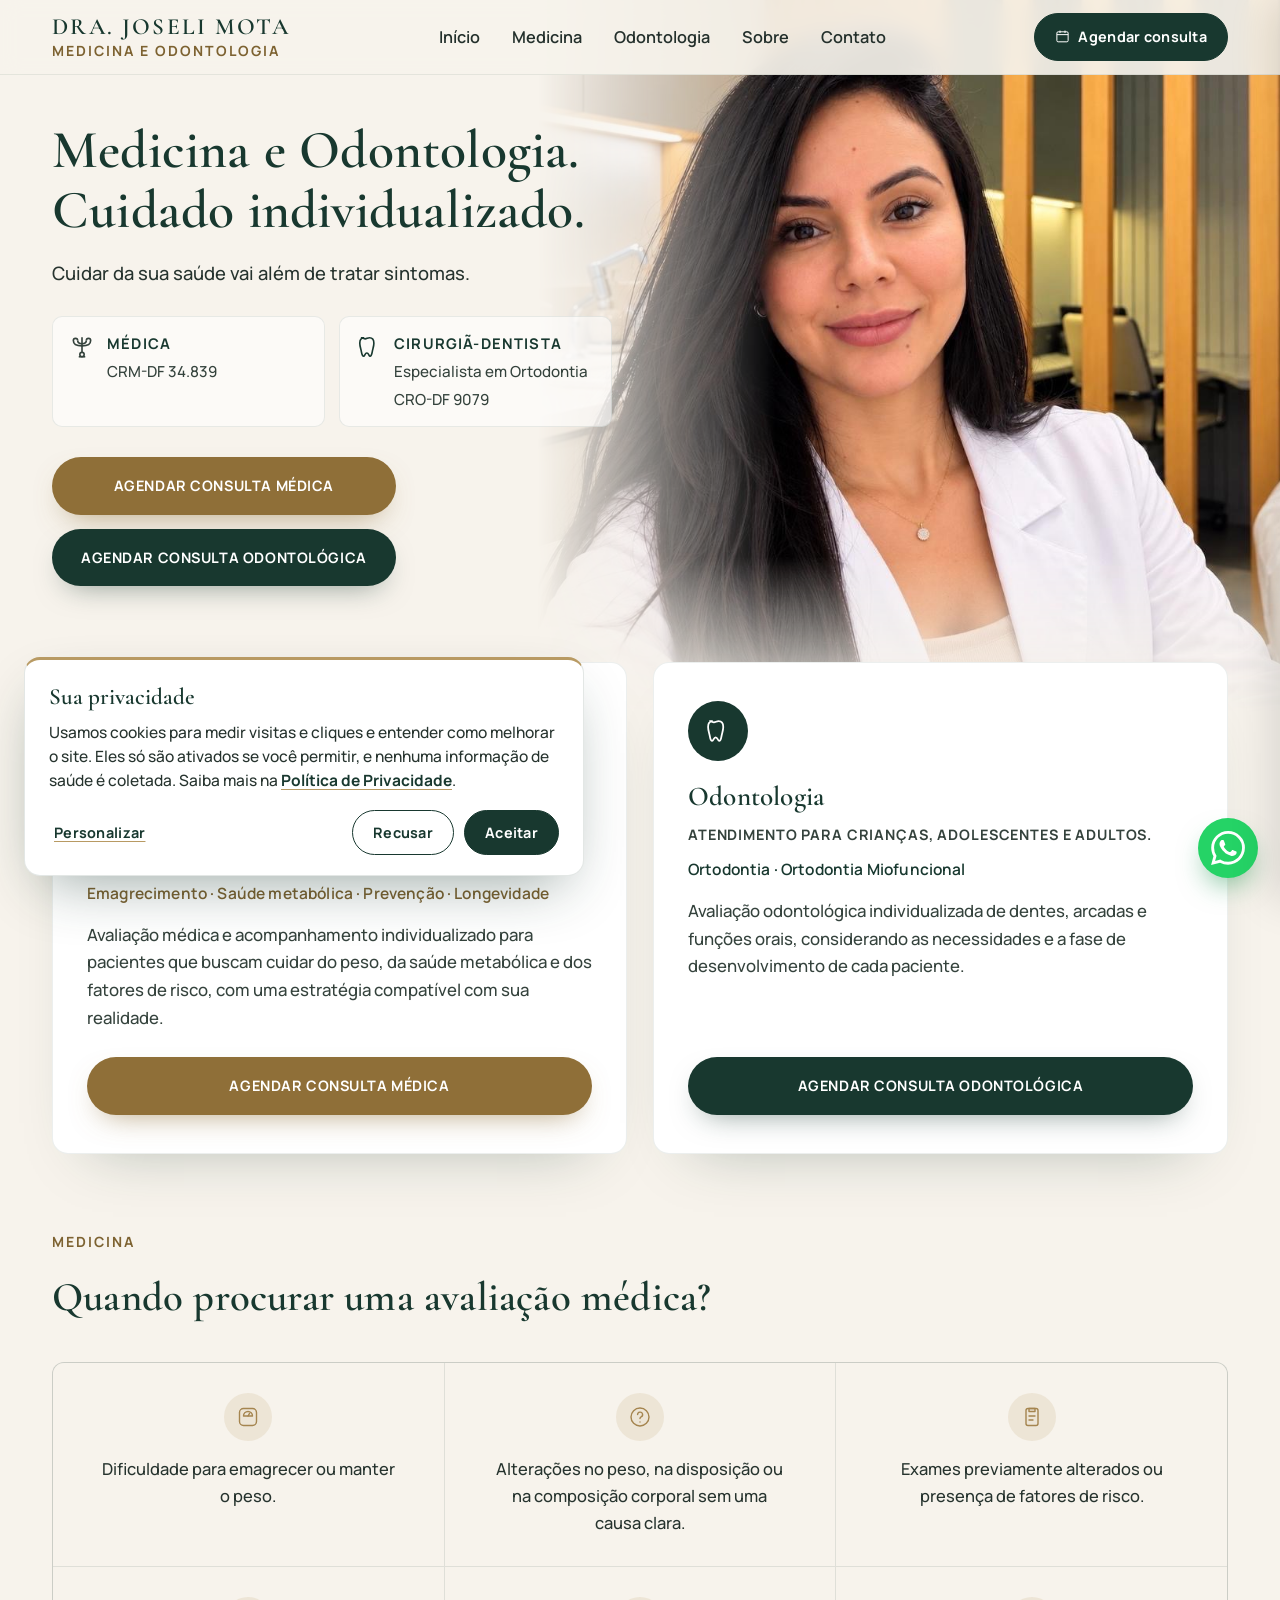
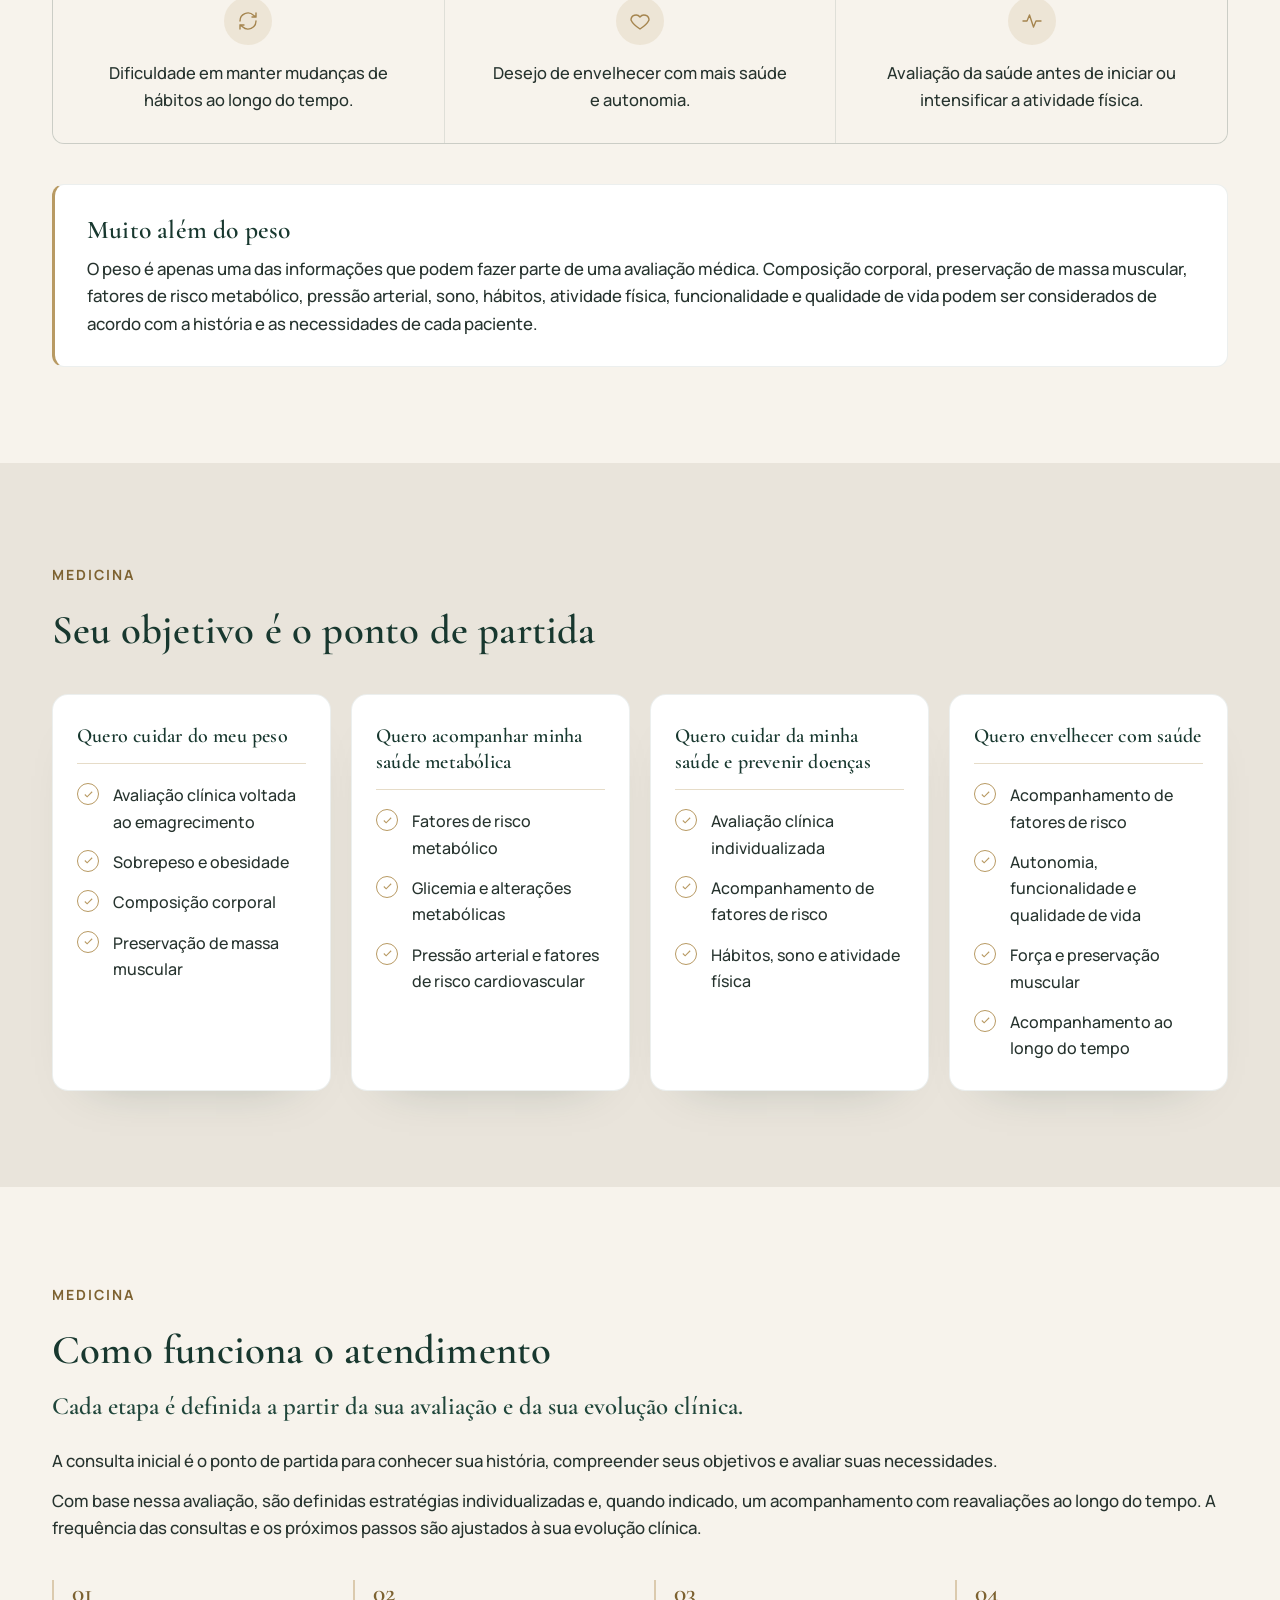
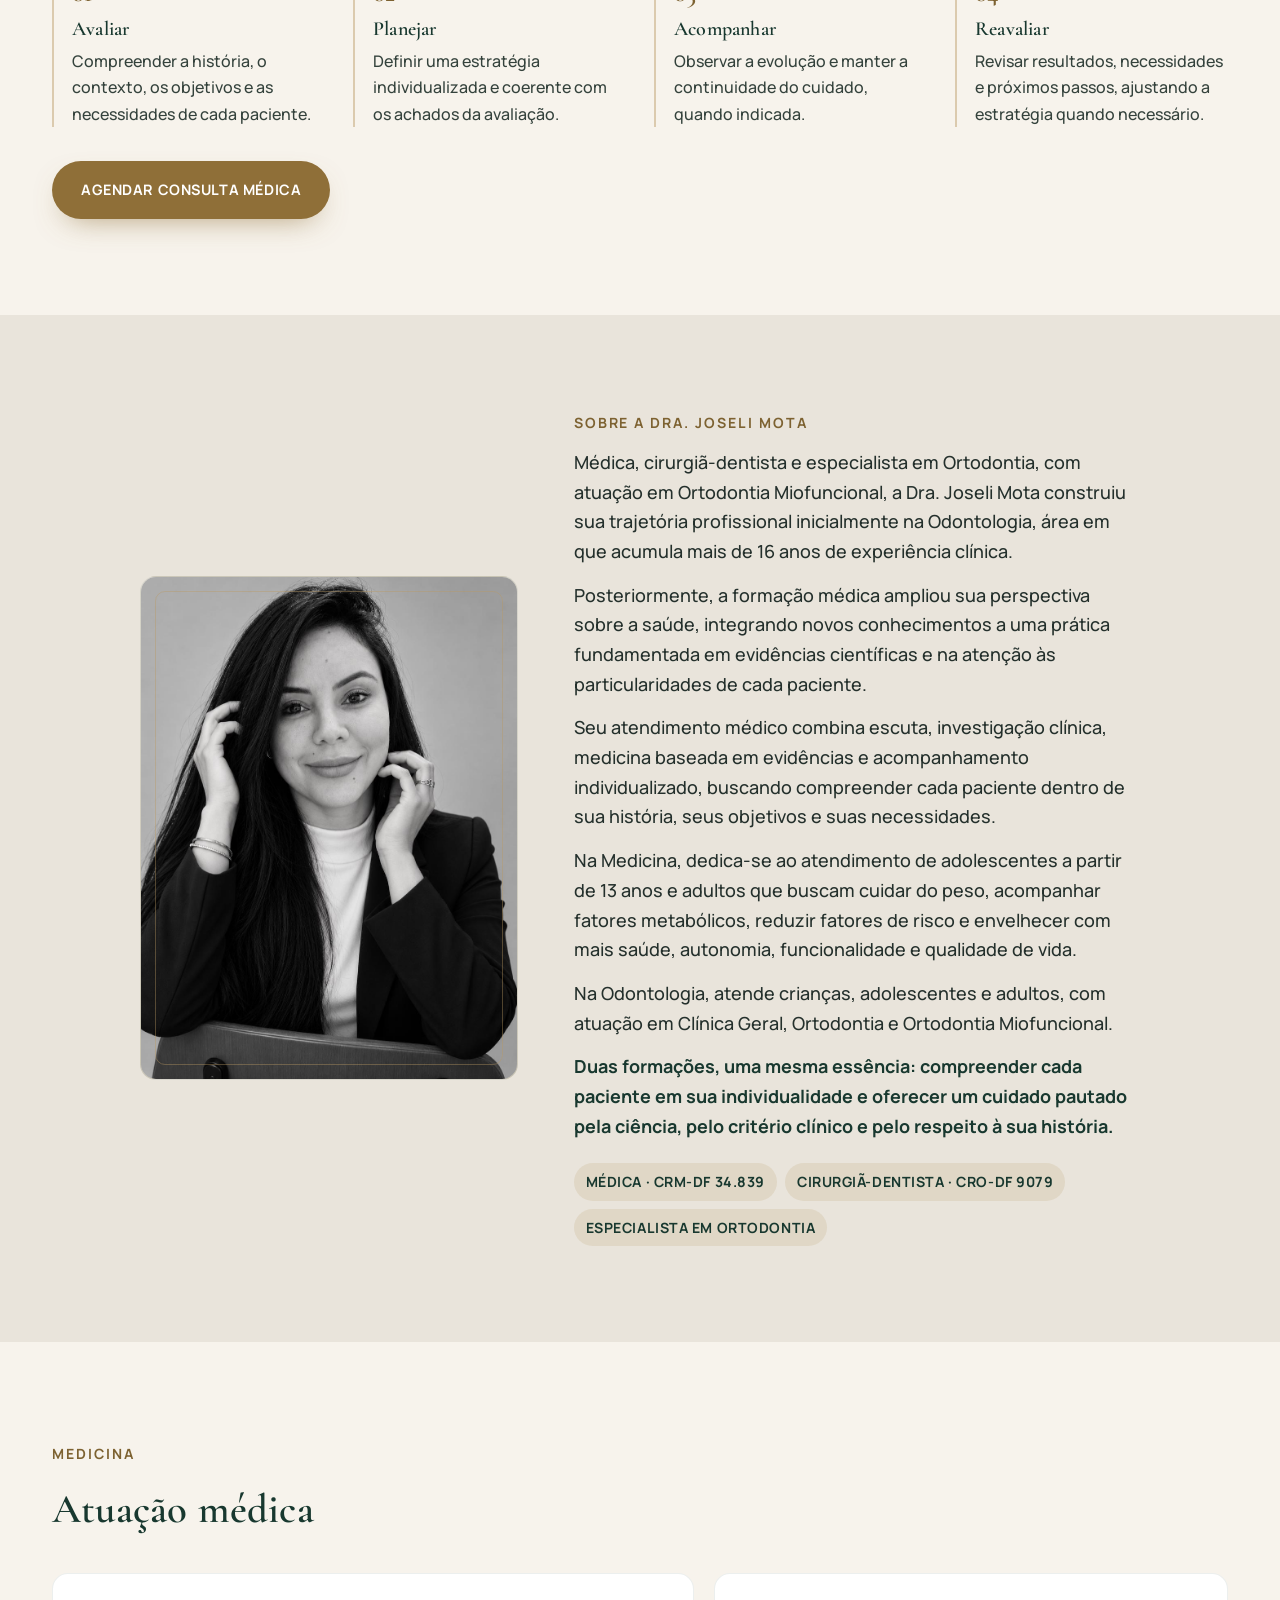
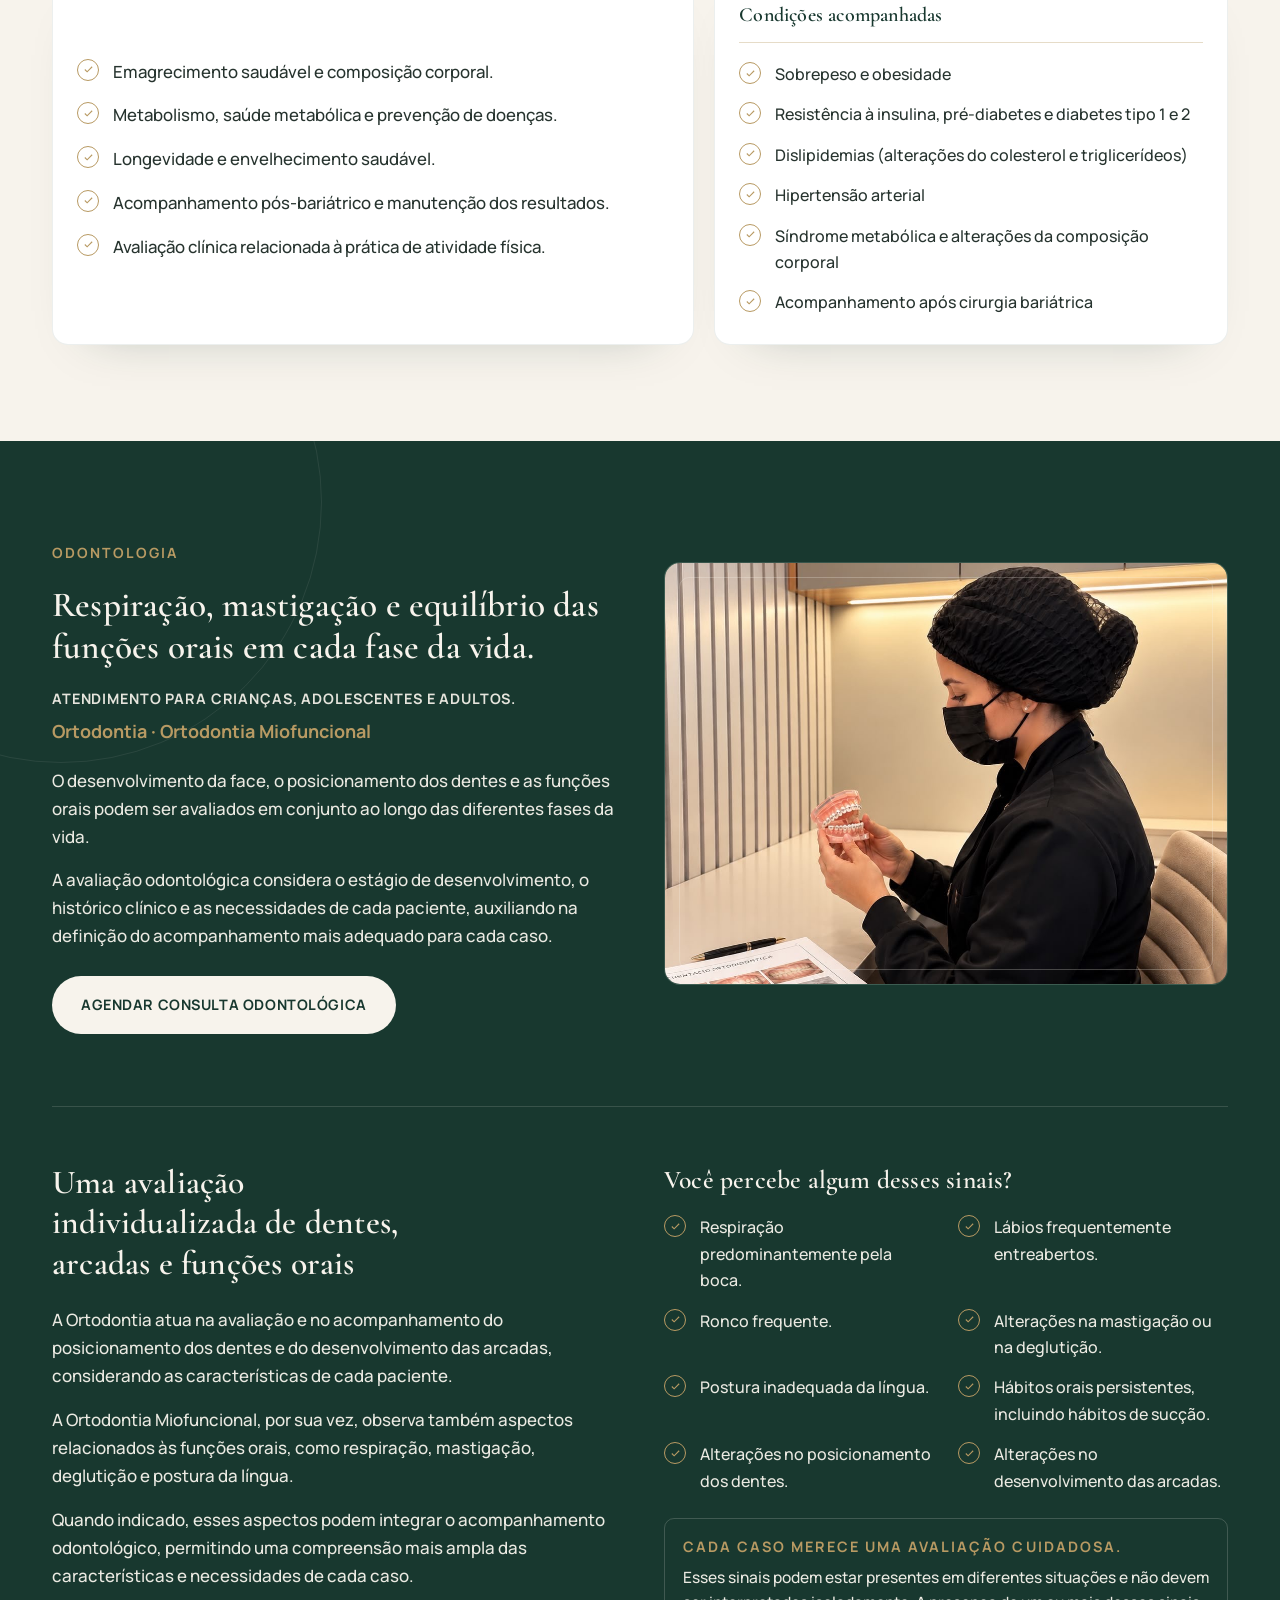
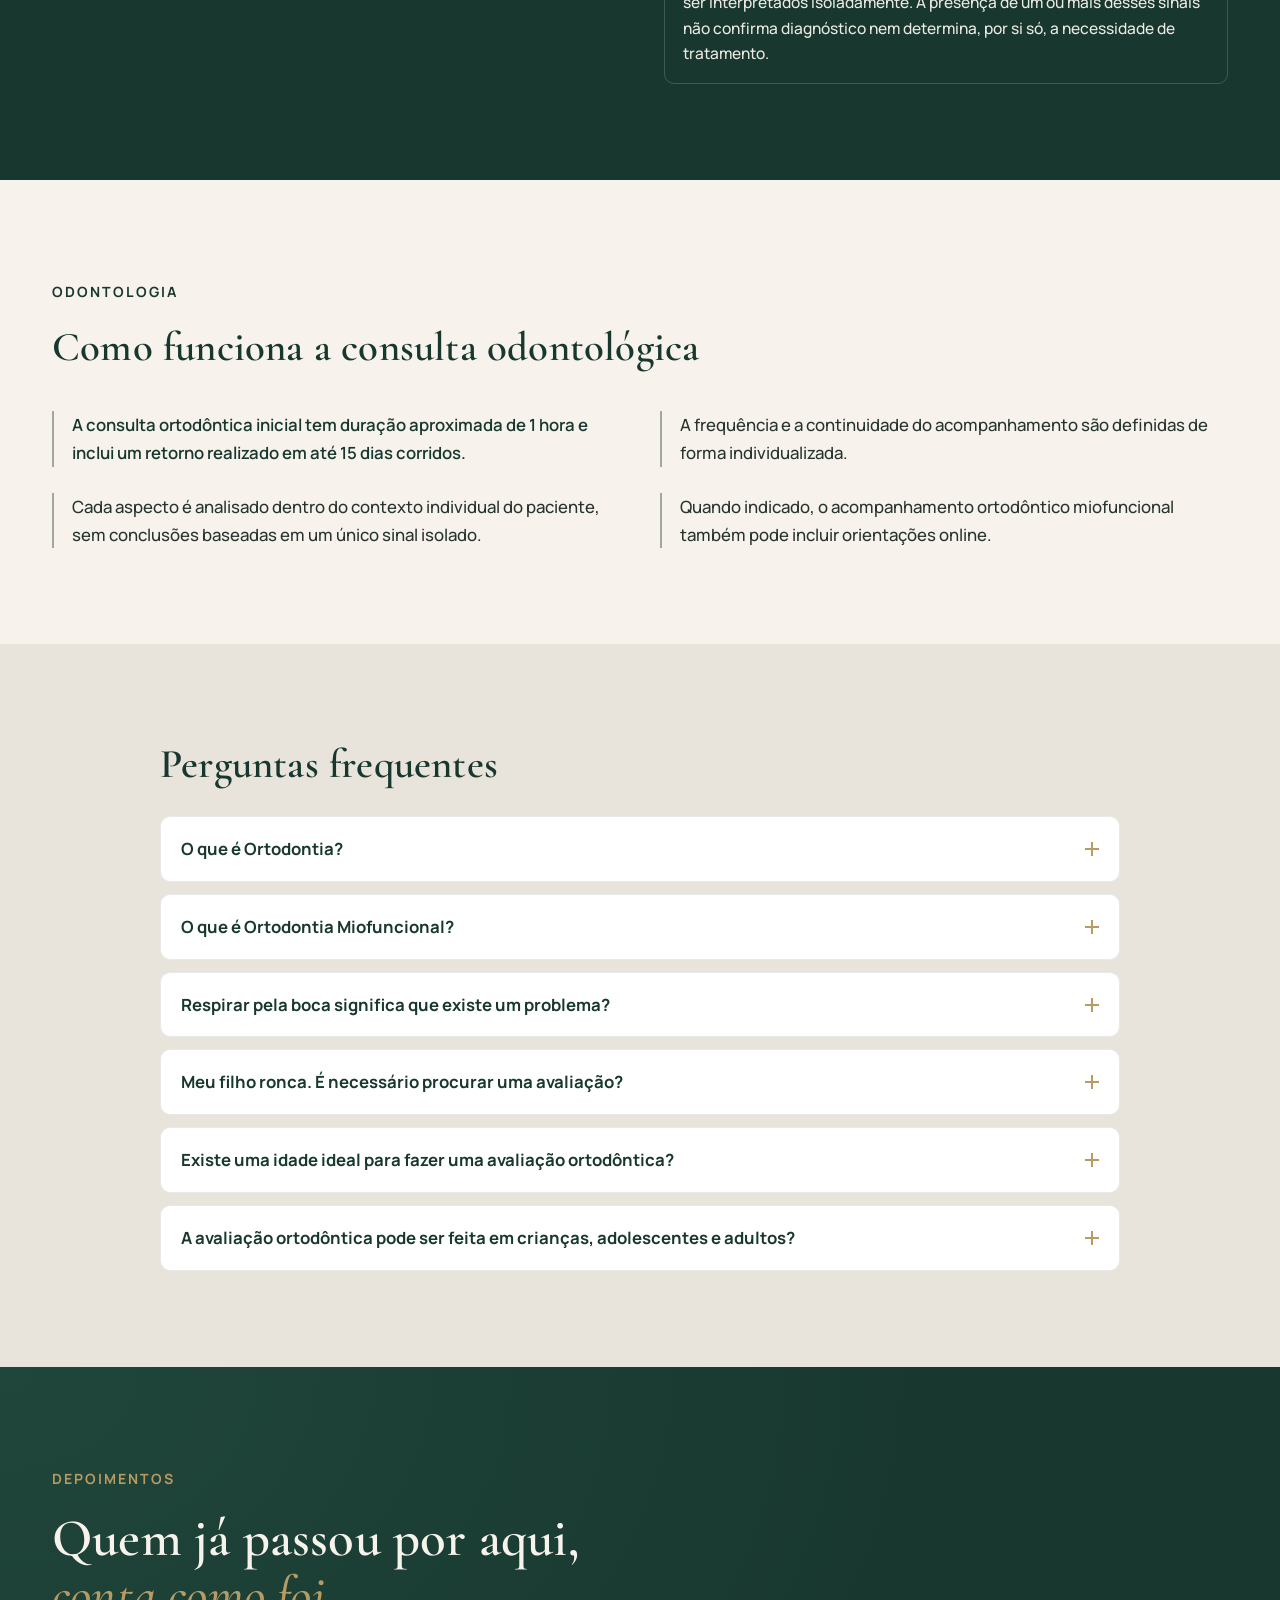
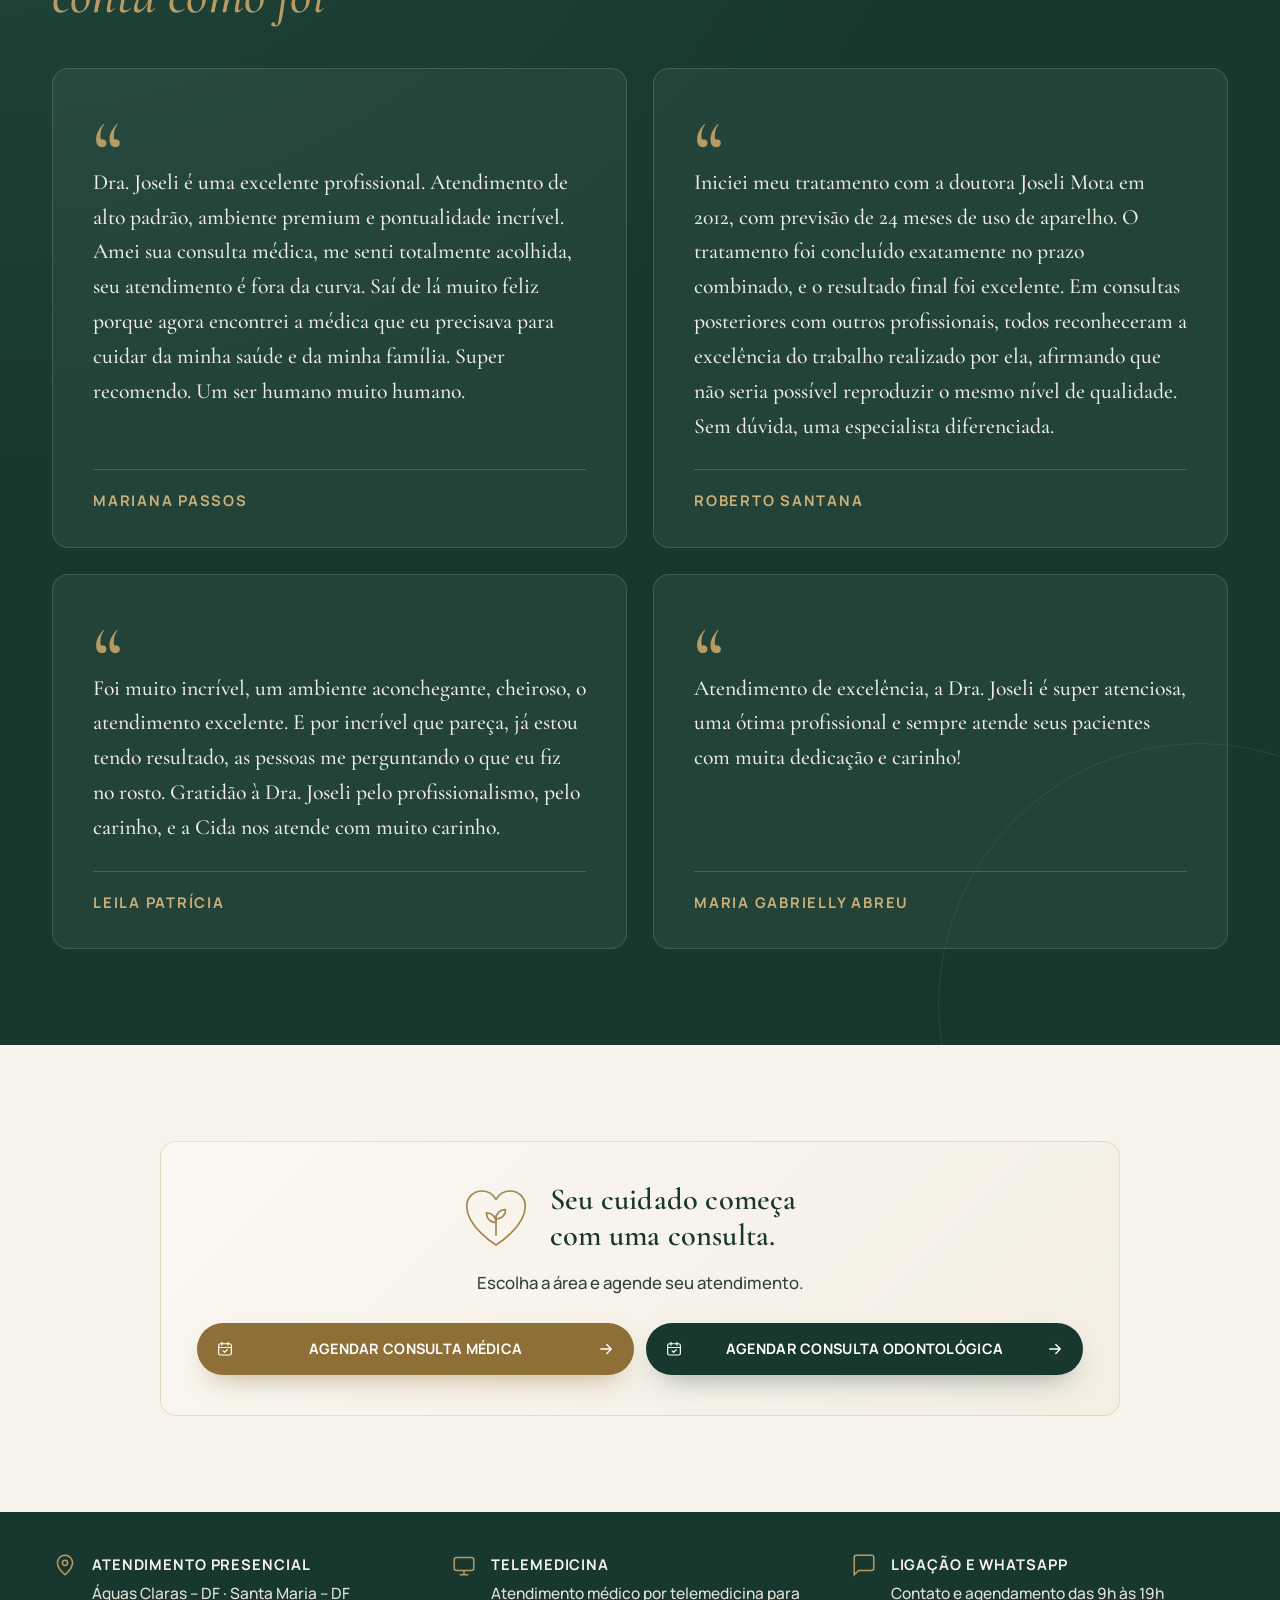
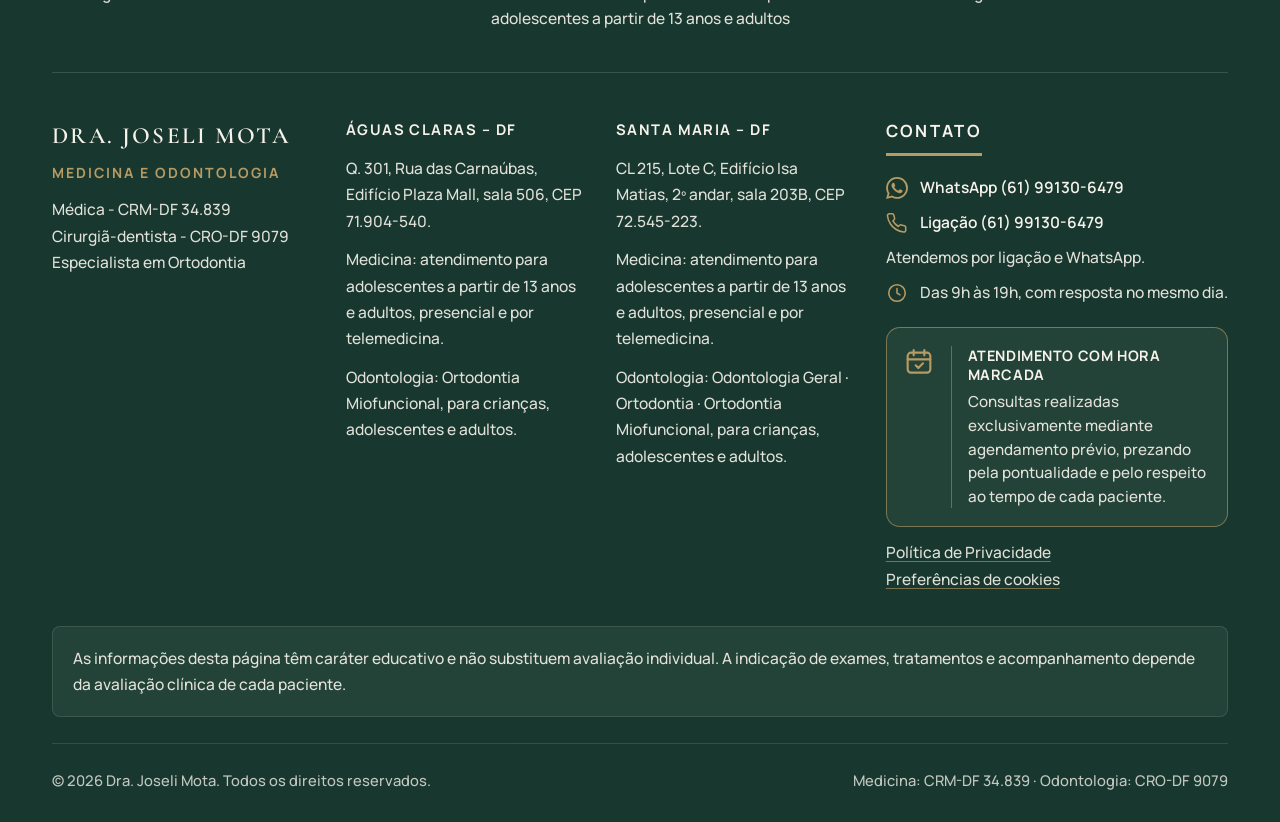
==== commit dac13f17: "Contato com icones, Politica de Privacidade e aviso de cookies - Rodape: bloco Contato com icones, t" ====
--- a/index.html
+++ b/index.html
@@ -6,11 +6,15 @@
 <title>Dra. Joseli Mota | Medicina e Odontologia</title>
 <meta name="description" content="Cuidado individualizado em Medicina e Odontologia. Medicina para adolescentes a partir de 13 anos e adultos: emagrecimento, saúde metabólica, prevenção e longevidade. Odontologia para crianças, adolescentes e adultos: Ortodontia e Ortodontia Miofuncional. Águas Claras e Santa Maria, DF.">
 
+<!-- Consentimento de cookies (LGPD + Google Consent Mode v2): precisa vir ANTES do Google Tag Manager -->
+<script src="js/consent.js?v=20261112"></script>
+<!-- Google Tag Manager: colar aqui o snippet do <head>, logo abaixo desta linha, após aprovação da cliente -->
+
 <link rel="preconnect" href="https://fonts.googleapis.com">
 <link rel="preconnect" href="https://fonts.gstatic.com" crossorigin>
 <link href="https://fonts.googleapis.com/css2?family=Cormorant+Garamond:ital,wght@0,400;0,500;0,600;0,700;1,400;1,500&family=Manrope:wght@400;500;600;700;800&display=swap" rel="stylesheet">
 
-<link rel="stylesheet" href="css/style.css?v=20261109e">
+<link rel="stylesheet" href="css/style.css?v=20261112f">
 </head>
 <body>
 
@@ -500,9 +504,21 @@
         <p>Odontologia: Odontologia Geral · Ortodontia · Ortodontia Miofuncional, para crianças, adolescentes e adultos.</p>
       </div>
       <div>
-        <h4>Contato</h4>
-        <p><a href="https://wa.me/5561991306479" target="_blank" rel="noopener" data-wa>WhatsApp (61) 99130-6479</a><br><a href="tel:+5561991306479">Ligação (61) 99130-6479</a><br>Atendemos por ligação e WhatsApp.<br>Das 9h às 19h, com resposta no mesmo dia.</p>
-        <p><a href="#" id="privacyLink">Política de Privacidade</a></p>
+        <h4 class="footer-contact-title">Contato</h4>
+        <ul class="contact-list">
+          <li><svg viewBox="0 0 24 24" fill="currentColor" aria-hidden="true"><path d="M17.472 14.382c-.297-.149-1.758-.867-2.03-.967-.273-.099-.471-.148-.67.15-.197.297-.767.966-.94 1.164-.173.199-.347.223-.644.075-.297-.15-1.255-.463-2.39-1.475-.883-.788-1.48-1.761-1.653-2.059-.173-.297-.018-.458.13-.606.134-.133.298-.347.446-.52.149-.174.198-.298.298-.497.099-.198.05-.371-.025-.52-.075-.149-.669-1.612-.916-2.207-.242-.579-.487-.5-.669-.51-.173-.008-.371-.01-.57-.01-.198 0-.52.074-.792.372-.272.297-1.04 1.016-1.04 2.479 0 1.462 1.065 2.875 1.213 3.074.149.198 2.096 3.2 5.077 4.487.709.306 1.262.489 1.694.625.712.227 1.36.195 1.871.118.571-.085 1.758-.719 2.006-1.413.248-.694.248-1.289.173-1.413-.074-.124-.272-.198-.57-.347m-5.421 7.403h-.004a9.87 9.87 0 01-5.031-1.378l-.361-.214-3.741.982.998-3.648-.235-.374a9.86 9.86 0 01-1.51-5.26c.001-5.45 4.436-9.884 9.888-9.884 2.64 0 5.122 1.03 6.988 2.898a9.825 9.825 0 012.893 6.994c-.003 5.45-4.437 9.884-9.885 9.884m8.413-18.297A11.815 11.815 0 0012.05 0C5.495 0 .16 5.335.157 11.892c0 2.096.547 4.142 1.588 5.945L.057 24l6.305-1.654a11.882 11.882 0 005.683 1.448h.005c6.554 0 11.89-5.335 11.893-11.893a11.821 11.821 0 00-3.48-8.413Z"/></svg><a href="https://wa.me/5561991306479" target="_blank" rel="noopener" data-wa>WhatsApp (61) 99130-6479</a></li>
+          <li><svg viewBox="0 0 24 24" fill="none" stroke="currentColor" stroke-width="1.7" stroke-linecap="round" stroke-linejoin="round" aria-hidden="true"><path d="M21.5 16.9v3a2 2 0 0 1-2.2 2 19.8 19.8 0 0 1-8.6-3.1 19.5 19.5 0 0 1-6-6A19.8 19.8 0 0 1 1.6 4.1 2 2 0 0 1 3.6 2h3a2 2 0 0 1 2 1.7c.1.9.4 1.8.7 2.7a2 2 0 0 1-.5 2.1L7.5 9.8a16 16 0 0 0 6 6l1.3-1.3a2 2 0 0 1 2.1-.4c.9.3 1.8.6 2.7.7a2 2 0 0 1 1.9 2.1z"/></svg><a href="tel:+5561991306479">Ligação (61) 99130-6479</a></li>
+          <li class="contact-list__note">Atendemos por ligação e WhatsApp.</li>
+          <li><svg viewBox="0 0 24 24" fill="none" stroke="currentColor" stroke-width="1.7" stroke-linecap="round" stroke-linejoin="round" aria-hidden="true"><circle cx="12" cy="12" r="9"/><path d="M12 7v5l3.2 2"/></svg><span>Das 9h às 19h, com resposta no mesmo dia.</span></li>
+        </ul>
+        <div class="appointment-box">
+          <svg viewBox="0 0 24 24" fill="none" stroke="currentColor" stroke-width="1.6" stroke-linecap="round" stroke-linejoin="round" aria-hidden="true"><rect x="3.5" y="5" width="17" height="15" rx="2.5"/><path d="M3.5 10h17M8 3v4M16 3v4M9.5 14.5l2 2 3.5-3.5"/></svg>
+          <div>
+            <strong>Atendimento com hora marcada</strong>
+            <p>Consultas realizadas exclusivamente mediante agendamento prévio, prezando pela pontualidade e pelo respeito ao tempo de cada paciente.</p>
+          </div>
+        </div>
+        <p><a href="politica-de-privacidade.html" id="privacyLink">Política de Privacidade</a><br><button type="button" class="cookie-prefs-link" data-cookie-prefs>Preferências de cookies</button></p>
       </div>
     </div>
 
@@ -522,6 +538,6 @@
   <svg viewBox="0 0 24 24" fill="#fff" aria-hidden="true" focusable="false"><path d="M17.472 14.382c-.297-.149-1.758-.867-2.03-.967-.273-.099-.471-.148-.67.15-.197.297-.767.966-.94 1.164-.173.199-.347.223-.644.075-.297-.15-1.255-.463-2.39-1.475-.883-.788-1.48-1.761-1.653-2.059-.173-.297-.018-.458.13-.606.134-.133.298-.347.446-.52.149-.174.198-.298.298-.497.099-.198.05-.371-.025-.52-.075-.149-.669-1.612-.916-2.207-.242-.579-.487-.5-.669-.51-.173-.008-.371-.01-.57-.01-.198 0-.52.074-.792.372-.272.297-1.04 1.016-1.04 2.479 0 1.462 1.065 2.875 1.213 3.074.149.198 2.096 3.2 5.077 4.487.709.306 1.262.489 1.694.625.712.227 1.36.195 1.871.118.571-.085 1.758-.719 2.006-1.413.248-.694.248-1.289.173-1.413-.074-.124-.272-.198-.57-.347m-5.421 7.403h-.004a9.87 9.87 0 01-5.031-1.378l-.361-.214-3.741.982.998-3.648-.235-.374a9.86 9.86 0 01-1.51-5.26c.001-5.45 4.436-9.884 9.888-9.884 2.64 0 5.122 1.03 6.988 2.898a9.825 9.825 0 012.893 6.994c-.003 5.45-4.437 9.884-9.885 9.884m8.413-18.297A11.815 11.815 0 0012.05 0C5.495 0 .16 5.335.157 11.892c0 2.096.547 4.142 1.588 5.945L.057 24l6.305-1.654a11.882 11.882 0 005.683 1.448h.005c6.554 0 11.89-5.335 11.893-11.893a11.821 11.821 0 00-3.48-8.413Z"/></svg>
 </a>
 
-<script src="js/main.js"></script>
+<script src="js/main.js?v=20261112"></script>
 </body>
 </html>
--- a/css/style.css
+++ b/css/style.css
@@ -500,7 +500,24 @@
 .footer-top__item span{font-size:.97rem;}
 
 .footer-grid{display:grid;gap:34px;padding-top:44px;}
-@media(min-width:768px){ .footer-grid{grid-template-columns:1.4fr 1fr 1fr 1fr;} }
+@media(min-width:768px){ .footer-grid{grid-template-columns:1fr 1fr;} }
+@media(min-width:1100px){ .footer-grid{grid-template-columns:1.1fr 1fr 1fr 1.45fr;} }
+
+/* Contato: título sublinhado, lista com ícones e destaque de hora marcada */
+footer h4.footer-contact-title{display:inline-block;font-size:1.05rem;letter-spacing:.14em;padding-bottom:8px;border-bottom:3px solid var(--dourado);margin-bottom:20px;}
+.contact-list{display:grid;gap:12px;}
+.contact-list li{display:flex;gap:12px;align-items:flex-start;line-height:1.5;}
+.contact-list svg{width:22px;height:22px;flex-shrink:0;color:var(--dourado);margin-top:1px;}
+footer .contact-list a{text-decoration:none;font-weight:600;color:var(--marfim);}
+footer .contact-list a:hover{text-decoration:underline;text-decoration-color:var(--dourado);}
+.appointment-box{
+  display:flex;gap:16px;align-items:flex-start;margin-top:22px;padding:18px 18px 18px 16px;
+  border:1px solid rgba(184,154,99,.6);border-radius:14px;background:rgba(247,243,236,.05);
+}
+.appointment-box svg{width:32px;height:32px;flex-shrink:0;color:var(--dourado);}
+.appointment-box div{border-left:1px solid rgba(184,154,99,.5);padding-left:16px;}
+.appointment-box strong{display:block;color:var(--marfim);font-size:.9rem;font-weight:700;letter-spacing:.04em;text-transform:uppercase;line-height:1.35;}
+.appointment-box p{margin-top:6px;font-size:.95rem;line-height:1.55;}
 footer h4{color:var(--marfim);font-family:var(--sans);font-size:.92rem;letter-spacing:.1em;text-transform:uppercase;margin-bottom:14px;font-weight:700;}
 footer .brand-name{color:var(--marfim);display:block;}
 footer .brand-tag{color:var(--dourado);display:block;margin:6px 0 0;white-space:normal;}
@@ -516,6 +533,103 @@
   display:flex;flex-wrap:wrap;gap:12px;justify-content:space-between;font-size:.92rem;opacity:.85;
 }
 
+/* ---------- Política de Privacidade ---------- */
+.legal-back{
+  display:inline-flex;align-items:center;gap:8px;font-size:.95rem;font-weight:700;color:var(--verde);
+  padding:10px 16px;border:1px solid rgba(24,56,47,.25);border-radius:999px;transition:background .25s ease;
+}
+.legal-back:hover{background:rgba(24,56,47,.05);}
+.legal-back{white-space:nowrap;flex-shrink:0;}
+@media(max-width:480px){ .legal-back{padding:8px 14px;} .legal-back-extra{display:none;} }
+.legal-back svg{width:18px;height:18px;}
+.legal{padding:140px 0 96px;}
+@media(max-width:767px){ .legal{padding:116px 0 64px;} }
+.legal-wrap{max-width:860px;}
+.legal h1{margin-top:4px;}
+.legal-updated{margin-top:12px;color:var(--texto-2);font-size:.97rem;}
+.legal section{margin-top:44px;}
+.legal h2{font-size:clamp(1.45rem,2.6vw,1.85rem);margin-bottom:14px;}
+.legal p{max-width:none;color:var(--texto);}
+.legal p + p{margin-top:12px;}
+.legal a:not(.btn){color:var(--verde);font-weight:600;text-decoration:underline;text-decoration-color:var(--dourado);text-underline-offset:3px;}
+.legal-list{display:grid;gap:10px;margin:14px 0;padding-left:0;}
+.legal-list li{position:relative;padding-left:22px;color:var(--texto);}
+.legal-list li::before{content:'';position:absolute;left:4px;top:.68em;width:7px;height:7px;border-radius:50%;background:var(--dourado);}
+@media(min-width:700px){ .legal-list--cols{grid-template-columns:1fr 1fr;column-gap:28px;} }
+.legal-summary{
+  margin-top:32px;padding:28px 30px;background:var(--branco);border:1px solid rgba(24,56,47,.08);
+  border-left:3px solid var(--dourado);border-radius:var(--radius);
+}
+.legal-summary h2{font-size:1.5rem;margin-bottom:16px;}
+.legal-summary .check-list li{color:var(--texto);font-size:1.02rem;}
+.legal-table-wrap{overflow-x:auto;margin:16px 0;border:1px solid rgba(24,56,47,.12);border-radius:var(--radius);background:var(--branco);}
+.legal-table{width:100%;border-collapse:collapse;font-size:.97rem;min-width:560px;}
+.legal-table th{text-align:left;font-size:.88rem;letter-spacing:.06em;text-transform:uppercase;color:var(--verde);background:rgba(184,154,99,.14);padding:12px 16px;}
+.legal-table td{padding:14px 16px;border-top:1px solid rgba(24,56,47,.1);vertical-align:top;color:var(--texto);}
+.legal-cta{
+  margin-top:56px;padding:30px;border-radius:16px;background:var(--areia);
+  display:flex;flex-wrap:wrap;gap:18px;align-items:center;justify-content:space-between;
+}
+.legal-cta p{font-family:var(--serif);font-size:1.45rem;font-weight:600;color:var(--verde);}
+.legal-footer{padding:4px 0 30px;}
+.legal-footer .footer-bottom{border-top:0;margin-top:0;}
+
+/* ---------- Aviso de cookies ---------- */
+.cookie-banner{
+  position:fixed;left:16px;right:16px;bottom:16px;z-index:300;
+  max-width:560px;padding:24px 24px 20px;border-radius:16px;
+  background:var(--branco);border:1px solid rgba(24,56,47,.12);border-top:3px solid var(--dourado);
+  box-shadow:0 24px 60px -20px rgba(24,56,47,.45);
+  max-height:calc(100vh - 32px);overflow-y:auto;overscroll-behavior:contain;
+  display:none;
+}
+.cookie-banner.is-visible{display:block;animation:cookieIn .4s cubic-bezier(.22,1,.36,1);}
+@keyframes cookieIn{from{opacity:0;transform:translateY(16px);}to{opacity:1;transform:none;}}
+@media(min-width:640px){ .cookie-banner{left:24px;bottom:24px;right:auto;} }
+.cookie-title{font-family:var(--serif);font-size:1.45rem;font-weight:600;color:var(--verde);line-height:1.2;}
+.cookie-text{margin-top:8px;font-size:.97rem;color:var(--texto);max-width:none;line-height:1.55;}
+.cookie-text a{color:var(--verde);font-weight:700;text-decoration:underline;text-decoration-color:var(--dourado);text-underline-offset:3px;}
+.cookie-panel{margin-top:16px;display:grid;gap:10px;}
+.cookie-panel[hidden]{display:none;}
+.cookie-option{
+  display:flex;gap:14px;align-items:center;justify-content:space-between;
+  padding:12px 14px;border:1px solid rgba(24,56,47,.12);border-radius:10px;background:var(--marfim);cursor:pointer;
+}
+div.cookie-option{cursor:default;}
+.cookie-option div{display:flex;flex-direction:column;gap:2px;}
+.cookie-option strong{font-size:.95rem;color:var(--verde);}
+.cookie-option span:not(.cookie-switch):not(.cookie-always){font-size:.9rem;color:var(--texto-2);line-height:1.45;}
+.cookie-always{flex-shrink:0;font-size:.82rem;font-weight:700;color:var(--dourado-texto);white-space:nowrap;}
+.cookie-option input{position:absolute;opacity:0;width:1px;height:1px;}
+.cookie-switch{
+  position:relative;flex-shrink:0;width:46px;height:26px;border-radius:999px;background:#c9c3b8;transition:background .25s ease;
+}
+.cookie-switch::after{
+  content:'';position:absolute;top:3px;left:3px;width:20px;height:20px;border-radius:50%;background:#fff;
+  box-shadow:0 1px 3px rgba(0,0,0,.2);transition:transform .25s ease;
+}
+.cookie-option input:checked + .cookie-switch{background:var(--verde);}
+.cookie-option input:checked + .cookie-switch::after{transform:translateX(20px);}
+.cookie-option input:focus-visible + .cookie-switch{outline:2px solid var(--dourado);outline-offset:2px;}
+.cookie-actions{display:flex;flex-wrap:wrap;gap:10px;margin-top:18px;align-items:center;}
+.cookie-btn{
+  font-family:var(--sans);font-size:.9rem;font-weight:700;letter-spacing:.02em;cursor:pointer;
+  padding:12px 20px;border-radius:999px;border:1.5px solid var(--verde);transition:background .2s ease,color .2s ease;
+}
+.cookie-btn--solid{background:var(--verde);color:#fff;}
+.cookie-btn--solid:hover{background:var(--verde-2);}
+.cookie-btn--outline{background:transparent;color:var(--verde);}
+.cookie-btn--outline:hover{background:rgba(24,56,47,.06);}
+.cookie-btn--link{background:none;border-color:transparent;color:var(--verde);text-decoration:underline;text-decoration-color:var(--dourado);text-underline-offset:3px;padding-inline:4px;margin-right:auto;}
+.cookie-btn:focus-visible{outline:2px solid var(--dourado);outline-offset:2px;}
+@media(max-width:420px){
+  .cookie-actions .cookie-btn--outline,.cookie-actions .cookie-btn--solid{flex:1 1 0;}
+  .cookie-btn--link{width:100%;text-align:left;}
+}
+.cookie-prefs-link{background:none;border:0;padding:0;font:inherit;color:inherit;cursor:pointer;text-decoration:underline;text-decoration-color:rgba(184,154,99,.6);text-underline-offset:3px;}
+.cookie-prefs-link:hover{text-decoration-color:var(--dourado);}
+.legal .legal-prefs{color:var(--verde);font-weight:600;text-decoration-color:var(--dourado);}
+
 /* ---------- WhatsApp flutuante ---------- */
 .wa-float{
   position:fixed;bottom:22px;right:22px;z-index:90;
